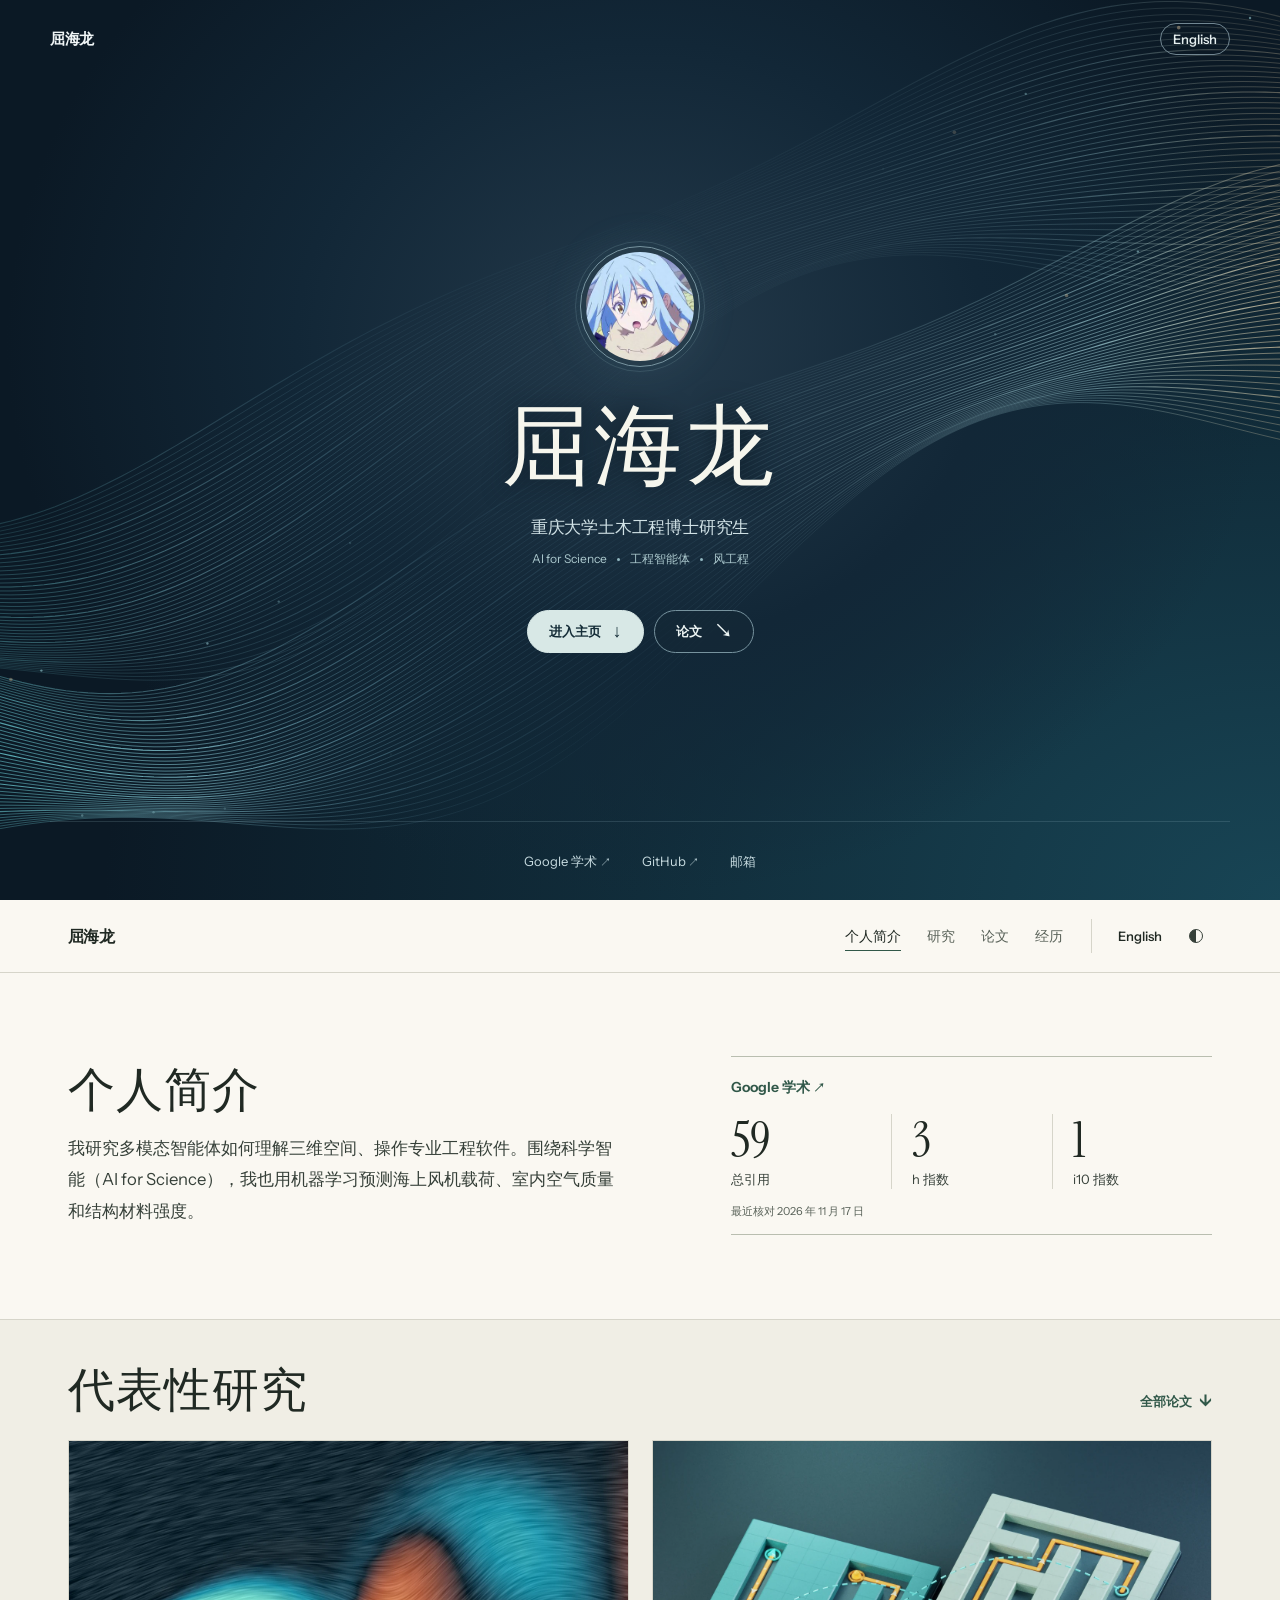
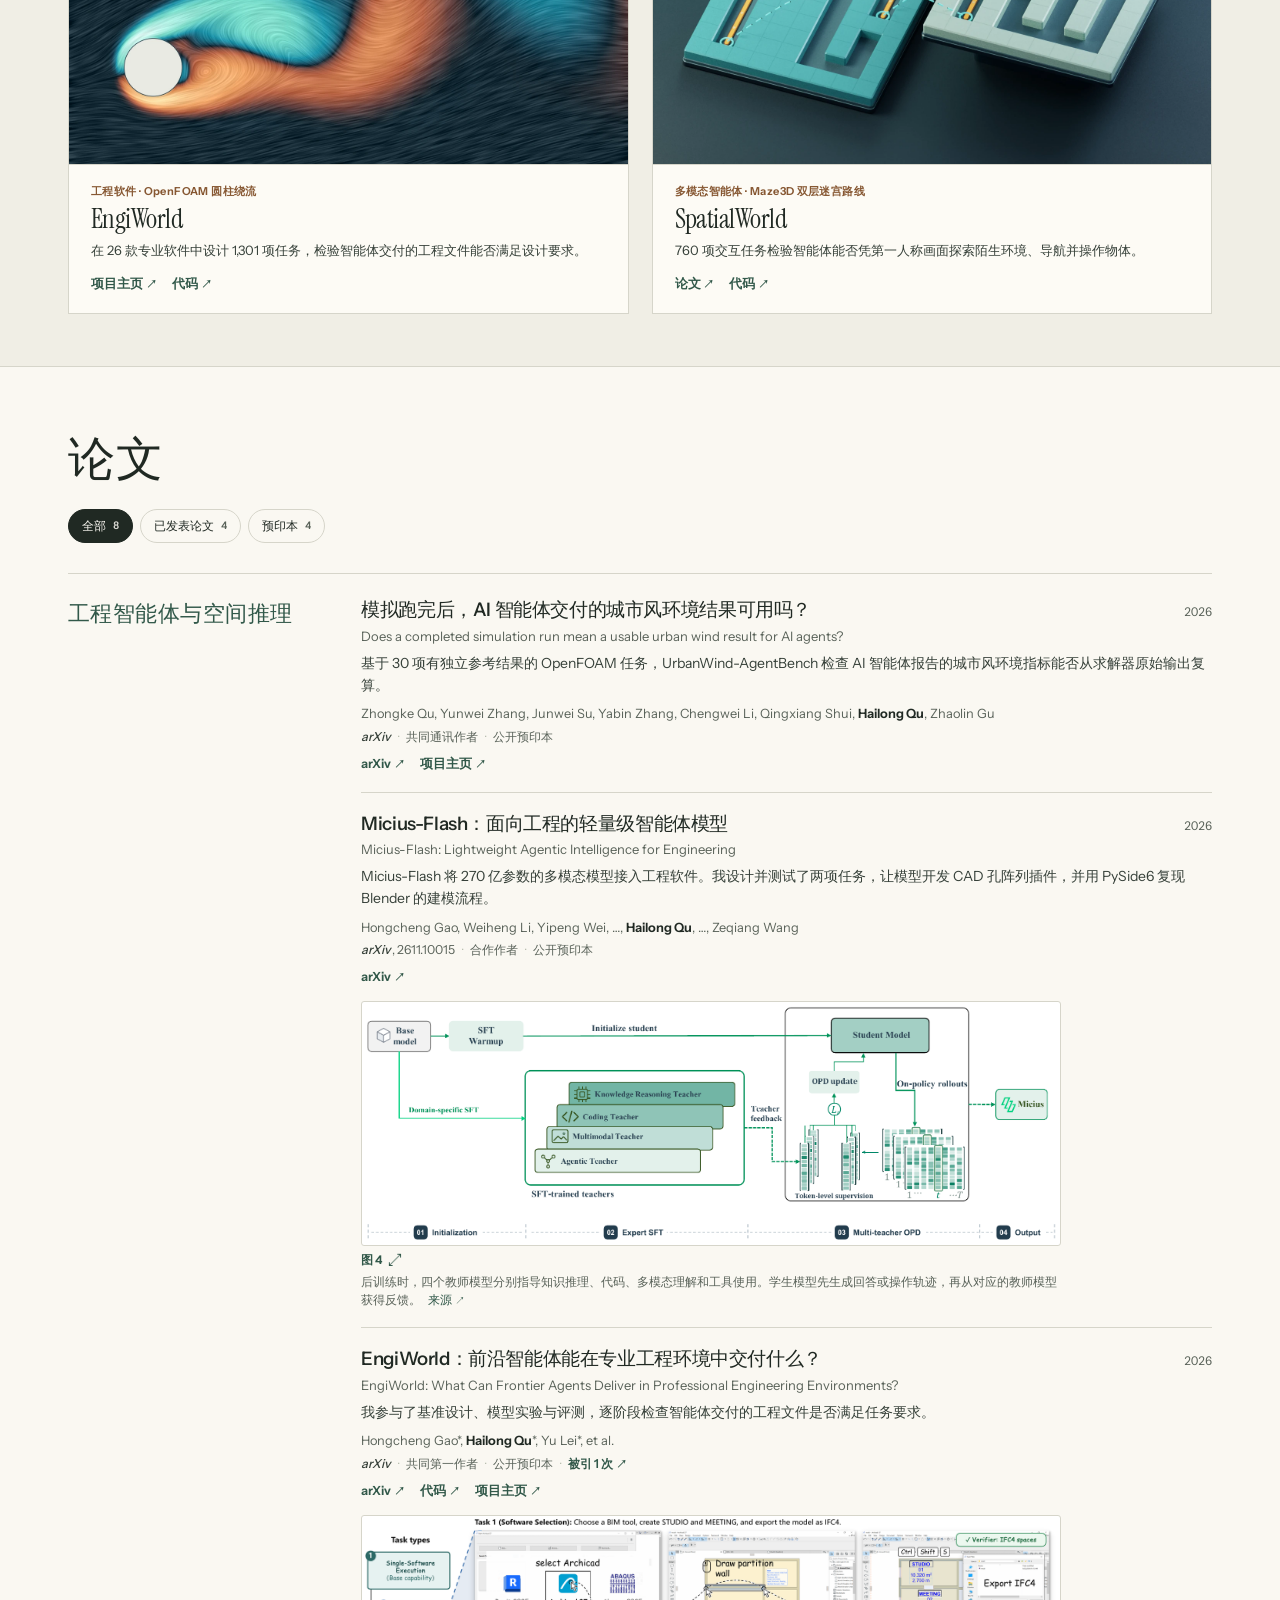
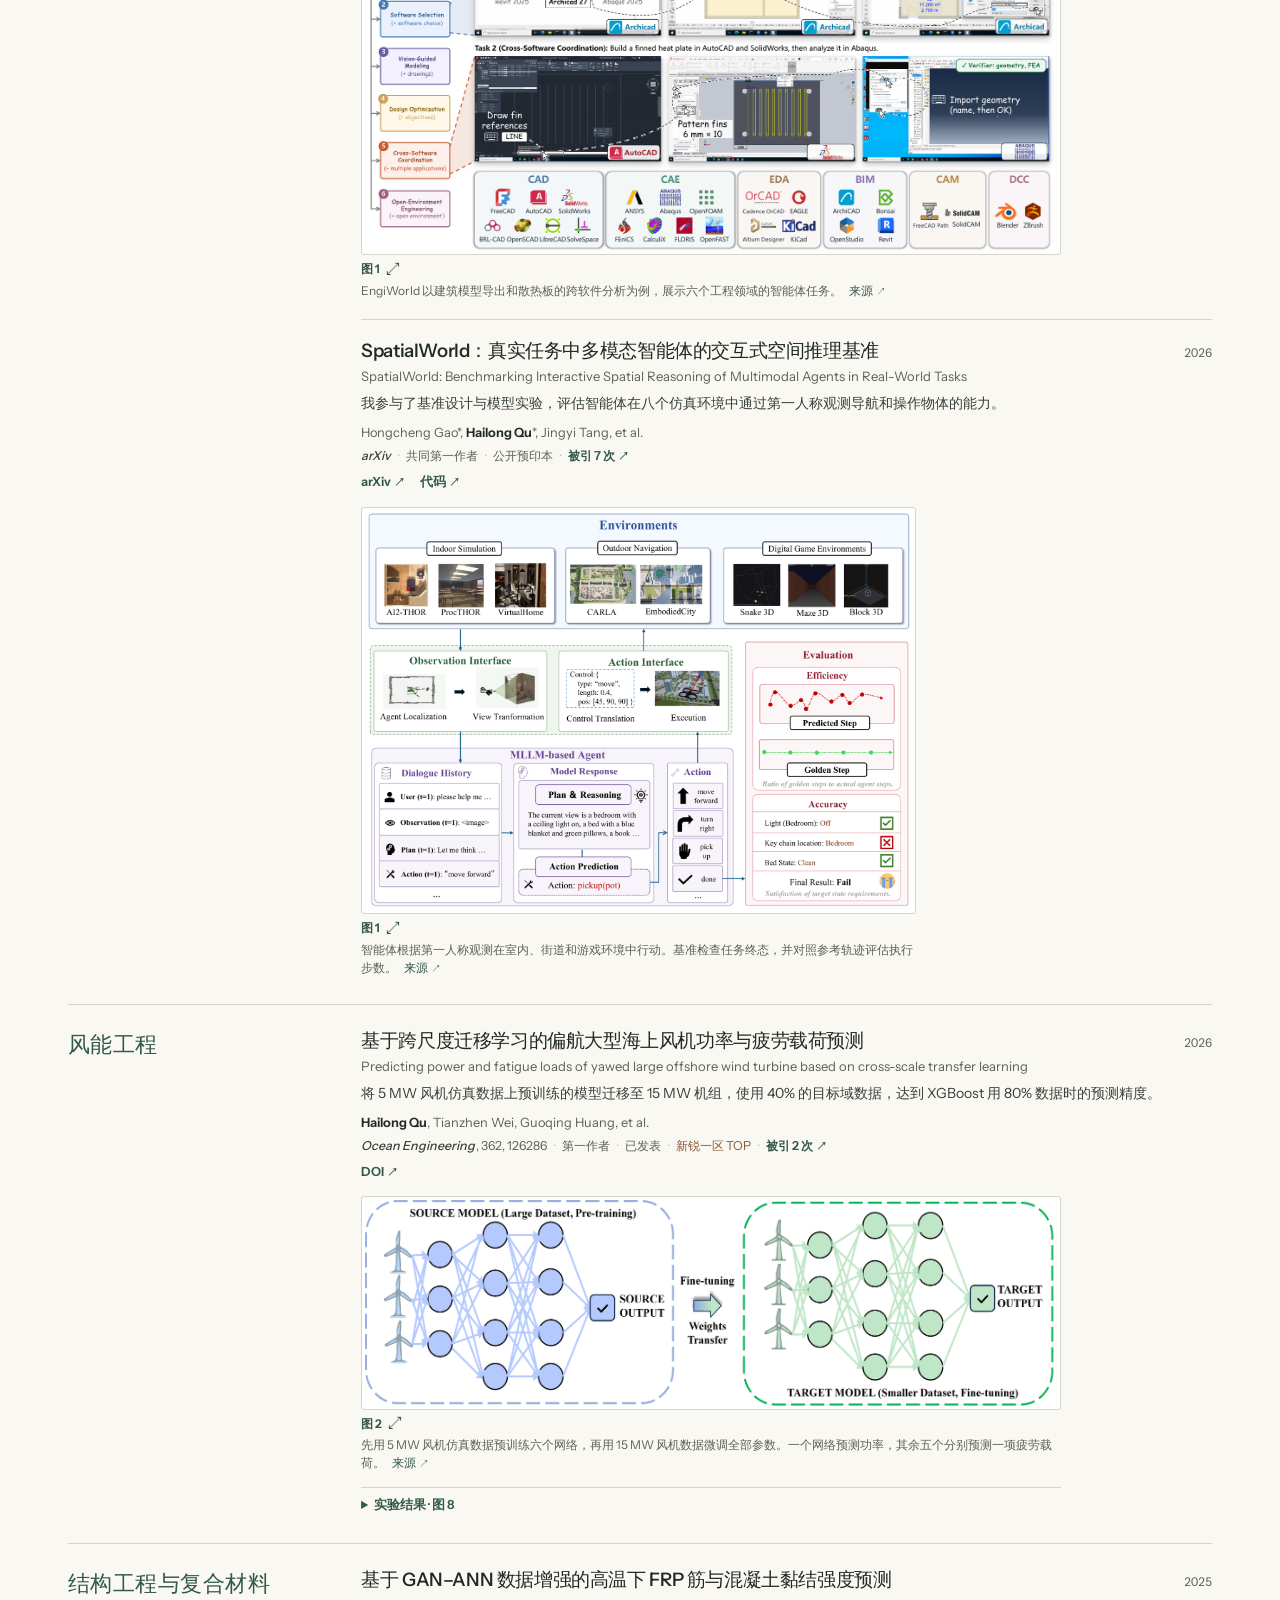
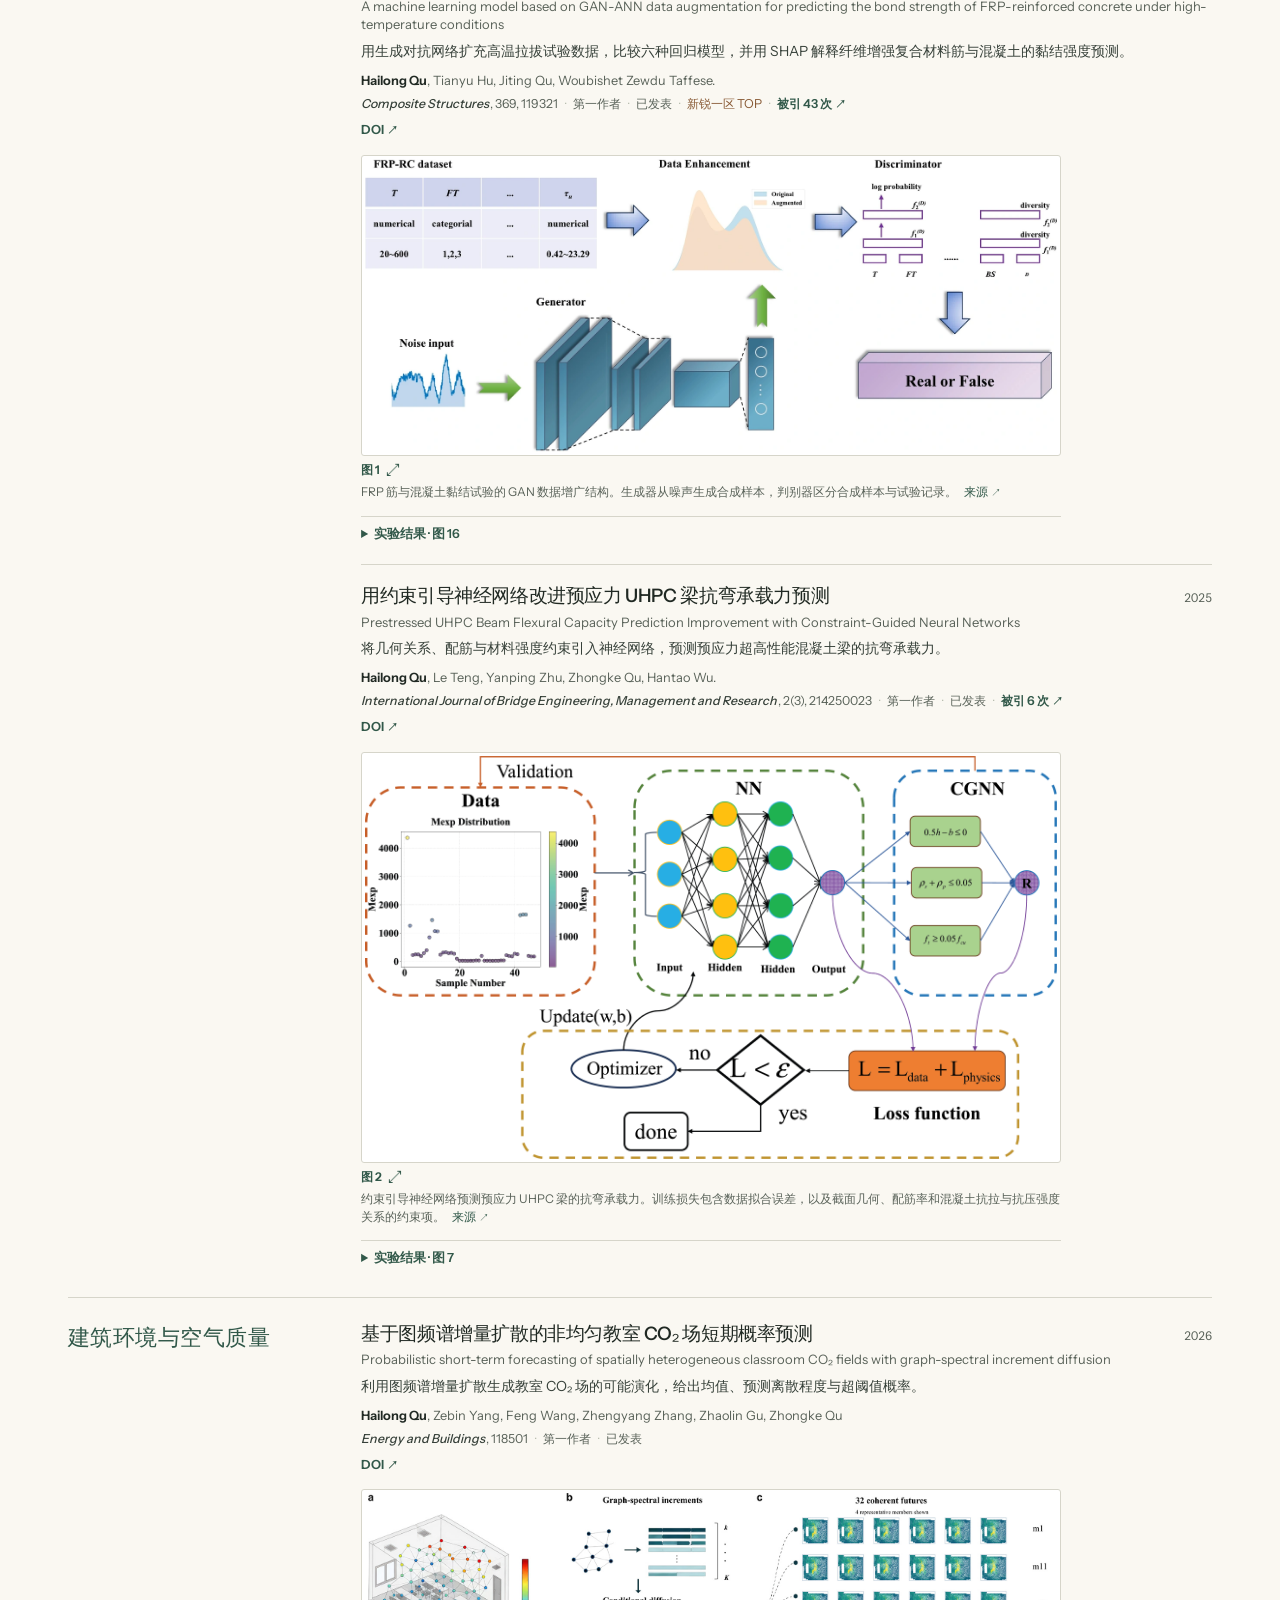
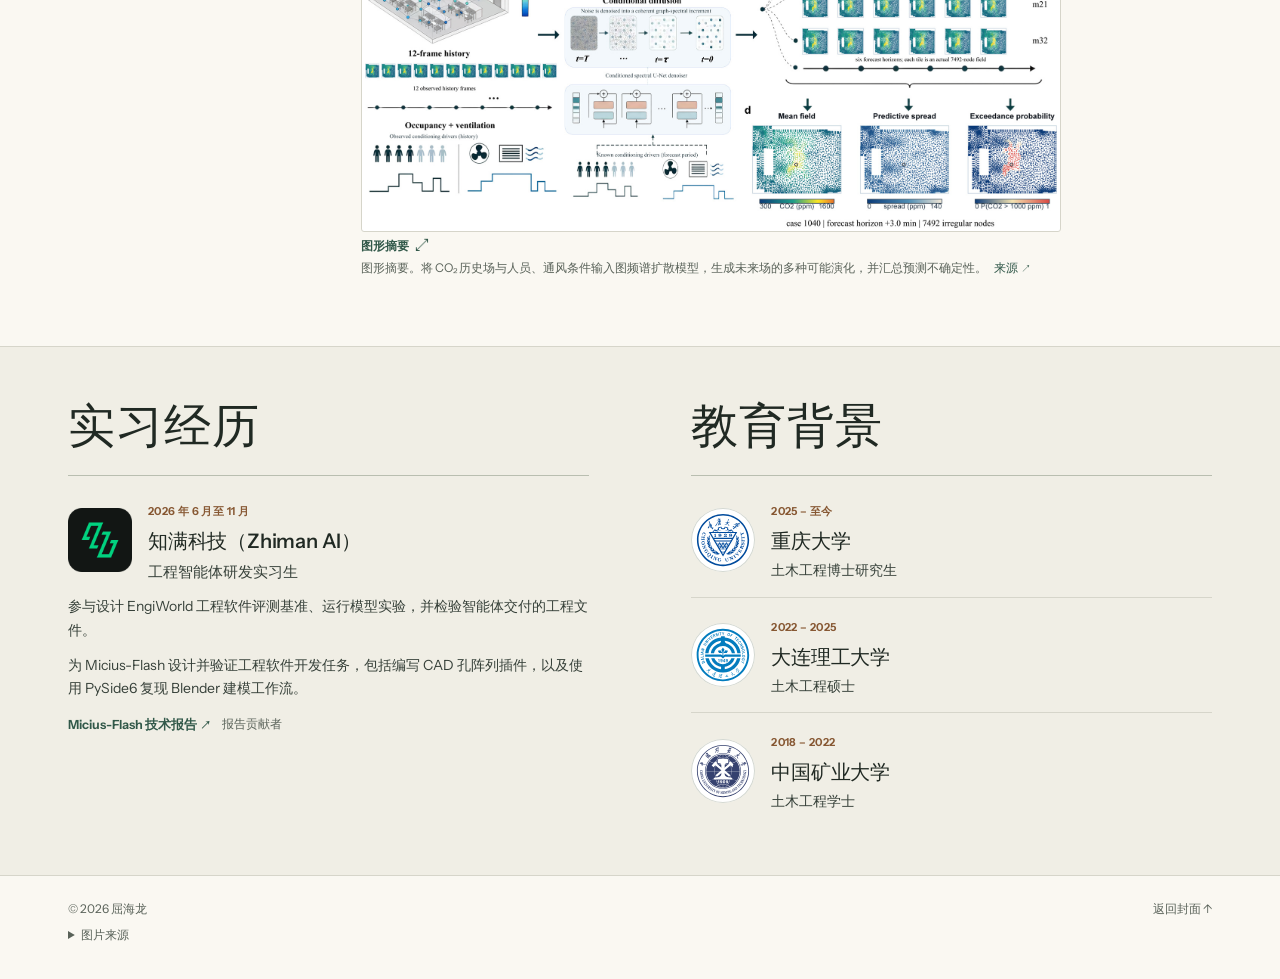
==== zh/index.html @ e4532ca1 "Credit co-correspondence on the UrbanWind preprint" ====
<!doctype html>
<html lang="zh-CN">
<head>
  <meta charset="utf-8"><meta name="viewport" content="width=device-width, initial-scale=1">
  <title>屈海龙 · 重庆大学</title><meta name="description" content="屈海龙，重庆大学土木工程博士研究生。研究方向为科学智能、工程智能体和风能工程。"><meta name="author" content="Hailong Qu">
  <link rel="canonical" href="https://ttanddd.github.io/zh/"><link rel="alternate" hreflang="en" href="https://ttanddd.github.io/"><link rel="alternate" hreflang="zh-CN" href="https://ttanddd.github.io/zh/"><link rel="alternate" hreflang="x-default" href="https://ttanddd.github.io/">
  <meta property="og:type" content="website"><meta property="og:title" content="屈海龙 · 重庆大学"><meta property="og:description" content="屈海龙，重庆大学土木工程博士研究生。研究方向为科学智能、工程智能体和风能工程。">
  <meta property="og:url" content="https://ttanddd.github.io/zh/"><meta property="og:image" content="https://ttanddd.github.io/assets/media/scholar-avatar.jpg"><meta property="og:locale" content="zh_CN">
  <meta name="theme-color" content="#101c29"><link rel="icon" type="image/jpeg" href="/assets/media/scholar-avatar.jpg">
  <link rel="preload" href="/assets/fonts/serif-regular.woff2" as="font" type="font/woff2" crossorigin>
  <link rel="preload" href="/assets/fonts/sans-regular.woff2" as="font" type="font/woff2" crossorigin>
  <link rel="stylesheet" href="/assets/vendor/lenis-1.3.27/lenis.css">
  <link rel="stylesheet" href="/assets/site.css?v=fab3f79877bb"><script defer src="/assets/vendor/lenis-1.3.27/lenis.min.js"></script><script defer src="/assets/motion.js?v=e660ae6ce71c"></script><script defer src="/assets/site.js?v=25aca08988be"></script><script defer src="/assets/cover.js?v=f7f22d058b3a"></script><script defer src="/assets/language.js?v=c162e030c713"></script>
</head>
<body>
<a class="skip" href="#about">跳到个人简介</a>
<p id="language-notice" role="status" hidden></p>
<header class="cover" id="home" aria-labelledby="name">
  <canvas class="flow" aria-hidden="true"></canvas>
  <div class="cover-rail"><a href="#home" class="cover-brand">屈海龙</a><a class="language" data-language href="/" lang="en" hreflang="en" aria-label="Switch to English">English</a></div>
  <div class="cover-core">
    <div class="portrait"><img src="/assets/media/scholar-avatar.jpg" alt="屈海龙的 Google 学术主页头像" width="256" height="256" fetchpriority="high"></div>
    <h1 id="name">屈海龙</h1><p class="cover-role">重庆大学土木工程博士研究生</p>
    <p class="cover-focus">AI for Science<i></i>工程智能体<i></i>风工程</p>
    <div class="cover-actions"><a class="enter" href="#about">进入主页<span aria-hidden="true">↓</span></a><a href="#publications">论文<span aria-hidden="true">↘</span></a></div>
  </div>
  <div class="cover-foot"><div class="cover-socials"><a class="" href="https://scholar.google.com/citations?user=_gNt3W8AAAAJ" target="_blank" rel="noopener noreferrer">Google 学术<span class="out" aria-hidden="true">↗</span></a><a class="" href="https://github.com/TTANDDD" target="_blank" rel="noopener noreferrer">GitHub<span class="out" aria-hidden="true">↗</span></a><a href="mailto:tiyudi789520@gmail.com">邮箱</a></div></div>
</header>
<div class="topbar"><div class="shell top-inner">
  <a class="brand" href="#home" aria-label="首页"><span class="brand-name">屈海龙</span></a>
  <nav id="nav" class="nav" aria-label="首页"><a href="#about" data-nav="about">个人简介</a><a href="#research" data-nav="research">研究</a><a href="#publications" data-nav="publications">论文</a><a href="#background" data-nav="background">经历</a></nav>
  <div class="tools"><a class="language" data-language href="/" lang="en" hreflang="en" aria-label="Switch to English">English</a><button class="theme" type="button" data-theme-button aria-label="切换明暗主题" title="切换明暗主题"><span aria-hidden="true"></span></button>
  <button class="menu" type="button" aria-expanded="false" aria-controls="nav"><span>菜单</span><i aria-hidden="true"></i></button></div>
</div></div>
<main id="main">
<section id="about" class="overview shell" aria-labelledby="about-title"><div><h2 id="about-title">个人简介</h2><p class="bio">我研究多模态智能体如何理解三维空间、操作专业工程软件。围绕科学智能（AI for Science），我也用机器学习预测海上风机载荷、室内空气质量和结构材料强度。</p></div><aside class="scholar-metrics" aria-label="Google 学术"><a class="metrics-link" href="https://scholar.google.com/citations?user=_gNt3W8AAAAJ" target="_blank" rel="noopener noreferrer">Google 学术<span class="out" aria-hidden="true">↗</span></a><dl><div><dt>总引用</dt><dd>59</dd></div><div><dt>h 指数</dt><dd>3</dd></div><div><dt>i10 指数</dt><dd>1</dd></div></dl><p>最近核对 <time datetime="2026-11-17T01:59:57Z">2026 年 11 月 17 日</time></p></aside></section>
<section id="research" class="band research" aria-labelledby="research-title"><div class="shell">
  <div class="section-head"><h2 id="research-title">代表性研究</h2><a class="jump" href="#publications">全部论文<span aria-hidden="true">↓</span></a></div>
  <div class="projects"><article class="project-card" id="project-engiworld">
      <a class="project-art" href="https://engiworld.github.io/" target="_blank" rel="noopener noreferrer" aria-label="EngiWorld · 项目主页">
        <img src="/assets/media/engiworld-cylinder-wake.webp" alt="EngiWorld 的 OpenFOAM 参考流场中，圆柱下游交替出现青色和橙色涡旋。" width="1450" height="840" loading="lazy" decoding="async">
      </a>
      <div class="project-body"><p class="project-field">工程软件 · OpenFOAM 圆柱绕流</p>
        <h3>EngiWorld</h3><p class="project-note">在 26 款专业软件中设计 1,301 项任务，检验智能体交付的工程文件能否满足设计要求。</p><div class="resource-links"><a class="text-link" href="https://engiworld.github.io/" target="_blank" rel="noopener noreferrer">项目主页<span class="out" aria-hidden="true">↗</span></a><a class="text-link" href="https://github.com/Hongcheng-Gao/EngiWorld" target="_blank" rel="noopener noreferrer">代码<span class="out" aria-hidden="true">↗</span></a></div>
      </div></article><article class="project-card" id="project-spatialworld">
      <a class="project-art" href="https://arxiv.org/abs/2606.09669" target="_blank" rel="noopener noreferrer" aria-label="SpatialWorld · 论文">
        <img src="/assets/media/spatialworld-maze23-reference.webp" alt="SpatialWorld 双层迷宫第 23 关的分解视图。橙色参考路线经上层绕行后回到底层终点，虚线连接对应楼梯。" width="1450" height="840" loading="lazy" decoding="async">
      </a>
      <div class="project-body"><p class="project-field">多模态智能体 · Maze3D 双层迷宫路线</p>
        <h3>SpatialWorld</h3><p class="project-note">760 项交互任务检验智能体能否凭第一人称画面探索陌生环境、导航并操作物体。</p><div class="resource-links"><a class="text-link" href="https://arxiv.org/abs/2606.09669" target="_blank" rel="noopener noreferrer">论文<span class="out" aria-hidden="true">↗</span></a><a class="text-link" href="https://github.com/Hongcheng-Gao/SpatialWorld" target="_blank" rel="noopener noreferrer">代码<span class="out" aria-hidden="true">↗</span></a></div>
      </div></article></div>
</div></section>
<section id="publications" class="section shell" aria-labelledby="publications-title">
  <div class="section-head"><h2 id="publications-title">论文</h2></div>
  <div class="filters" data-filters hidden role="group" aria-label="筛选论文"><button type="button" data-filter="all" aria-pressed="true">全部<span class="tab-count">8</span></button><button type="button" data-filter="published" aria-pressed="false">已发表论文<span class="tab-count">4</span></button><button type="button" data-filter="preprint" aria-pressed="false">预印本<span class="tab-count">4</span></button></div>
  <p class="sr-only" data-result-count aria-live="polite" data-template="当前显示 {n} 篇论文"></p>
  <section class="paper-group" data-field="agents" aria-labelledby="field-agents"><h3 id="field-agents">工程智能体与空间推理</h3><div class="paper-list"><article class="paper" id="paper-pub-dede52f03599" data-status="preprint">
      <div class="paper-title"><h4>模拟跑完后，AI 智能体交付的城市风环境结果可用吗？</h4><time class="paper-year">2026</time></div><p class="original-title" lang="en">Does a completed simulation run mean a usable urban wind result for AI agents?</p>
      <p class="paper-note">基于 30 项有独立参考结果的 OpenFOAM 任务，UrbanWind-AgentBench 检查 AI 智能体报告的城市风环境指标能否从求解器原始输出复算。</p><p class="authors" lang="en">Zhongke Qu, Yunwei Zhang, Junwei Su, Yabin Zhang, Chengwei Li, Qingxiang Shui, <strong>Hailong Qu</strong>, Zhaolin Gu</p>
      <p class="paper-meta"><cite lang="en">arXiv</cite><span class="sep" aria-hidden="true">·</span>共同通讯作者<span class="sep" aria-hidden="true">·</span>公开预印本</p><div class="resource-links"><a class="text-link" href="https://arxiv.org/abs/2611.19385" target="_blank" rel="noopener noreferrer">arXiv<span class="out" aria-hidden="true">↗</span></a><a class="text-link" href="https://ttanddd.github.io/urbanwind-agentbench/" target="_blank" rel="noopener noreferrer">项目主页<span class="out" aria-hidden="true">↗</span></a></div>
      
    </article><article class="paper" id="paper-micius-flash" data-status="preprint">
      <div class="paper-title"><h4>Micius-Flash：面向工程的轻量级智能体模型</h4><time class="paper-year">2026</time></div><p class="original-title" lang="en">Micius-Flash: Lightweight Agentic Intelligence for Engineering</p>
      <p class="paper-note">Micius-Flash 将 270 亿参数的多模态模型接入工程软件。我设计并测试了两项任务，让模型开发 CAD 孔阵列插件，并用 PySide6 复现 Blender 的建模流程。</p><p class="authors" lang="en">Hongcheng Gao, Weiheng Li, Yipeng Wei, …, <strong>Hailong Qu</strong>, …, Zeqiang Wang</p>
      <p class="paper-meta"><cite lang="en">arXiv</cite><span class="vol">, 2611.10015</span><span class="sep" aria-hidden="true">·</span>合作作者<span class="sep" aria-hidden="true">·</span>公开预印本</p><div class="resource-links"><a class="text-link" href="https://arxiv.org/abs/2611.10015" target="_blank" rel="noopener noreferrer">arXiv<span class="out" aria-hidden="true">↗</span></a></div>
      <div class="figure-grid"><figure id="figure-micius-flash-fig4" class="paper-figure figure-primary" style="--figure-ratio:2.92079208">
        <a class="figure-open" href="/assets/media/papers/micius-flash-fig4.png" data-figure data-credit="Micius Team (2026) · arXiv:2611.10015v1, Figure 4" data-license="" aria-label="放大 · 图 4 · 后训练时，四个教师模型分别指导知识推理、代码、多模态理解和工具使用。学生模型先生成回答或操作轨迹，再从对应的教师模型获得反馈。">
          <span class="figure-mat"><span class="figure-frame" style="--image-width:101.694915%;--image-left:-0.282486%;--image-top:-37.128713%;">
            <img src="/assets/media/papers/micius-flash-fig4.png" alt="后训练时，四个教师模型分别指导知识推理、代码、多模态理解和工具使用。学生模型先生成回答或操作轨迹，再从对应的教师模型获得反馈。" width="1800" height="1013" loading="lazy" decoding="async">
          </span></span>
          <span class="figure-label"><span class="figure-number">图 4</span><span aria-hidden="true">⤢</span></span>
        </a>
        <figcaption><span class="figure-caption">后训练时，四个教师模型分别指导知识推理、代码、多模态理解和工具使用。学生模型先生成回答或操作轨迹，再从对应的教师模型获得反馈。</span>
          <a class="figure-source" href="https://arxiv.org/html/2611.10015v1#S3.F4" target="_blank" rel="noopener noreferrer">来源<span class="out" aria-hidden="true">↗</span></a></figcaption>
      </figure></div>
    </article><article class="paper" id="paper-engiworld" data-status="preprint">
      <div class="paper-title"><h4>EngiWorld：前沿智能体能在专业工程环境中交付什么？</h4><time class="paper-year">2026</time></div><p class="original-title" lang="en">EngiWorld: What Can Frontier Agents Deliver in Professional Engineering Environments?</p>
      <p class="paper-note">我参与了基准设计、模型实验与评测，逐阶段检查智能体交付的工程文件是否满足任务要求。</p><p class="authors" lang="en">Hongcheng Gao*, <strong>Hailong Qu</strong>*, Yu Lei*, et al.</p>
      <p class="paper-meta"><cite lang="en">arXiv</cite><span class="sep" aria-hidden="true">·</span>共同第一作者<span class="sep" aria-hidden="true">·</span>公开预印本<span class="sep" aria-hidden="true">·</span><a class="cited" href="https://scholar.google.com/scholar?cites=8422890464850785582" target="_blank" rel="noopener noreferrer">被引 1 次<span class="out" aria-hidden="true">↗</span></a></p><div class="resource-links"><a class="text-link" href="https://arxiv.org/abs/2609.37686" target="_blank" rel="noopener noreferrer">arXiv<span class="out" aria-hidden="true">↗</span></a><a class="text-link" href="https://github.com/Hongcheng-Gao/EngiWorld" target="_blank" rel="noopener noreferrer">代码<span class="out" aria-hidden="true">↗</span></a><a class="text-link" href="https://engiworld.github.io/" target="_blank" rel="noopener noreferrer">项目主页<span class="out" aria-hidden="true">↗</span></a></div>
      <div class="figure-grid"><figure id="figure-engiworld-fig1" class="paper-figure" style="--figure-ratio:2.08062419">
        <a class="figure-open" href="/assets/media/papers/engiworld-fig1.webp" data-figure data-credit="© 2026 EngiWorld Authors · MIT" data-license="https://github.com/Hongcheng-Gao/EngiWorld/blob/main/LICENSE" aria-label="放大 · 图 1 · EngiWorld 以建筑模型导出和散热板的跨软件分析为例，展示六个工程领域的智能体任务。">
          <span class="figure-mat"><span class="figure-frame">
            <img src="/assets/media/papers/engiworld-fig1.webp" alt="EngiWorld 以建筑模型导出和散热板的跨软件分析为例，展示六个工程领域的智能体任务。" width="1600" height="769" loading="lazy" decoding="async">
          </span></span>
          <span class="figure-label"><span class="figure-number">图 1</span><span aria-hidden="true">⤢</span></span>
        </a>
        <figcaption><span class="figure-caption">EngiWorld 以建筑模型导出和散热板的跨软件分析为例，展示六个工程领域的智能体任务。</span>
          <a class="figure-source" href="https://arxiv.org/html/2609.37686v2#S1.F1" target="_blank" rel="noopener noreferrer">来源<span class="out" aria-hidden="true">↗</span></a></figcaption>
      </figure></div>
    </article><article class="paper" id="paper-spatialworld" data-status="preprint">
      <div class="paper-title"><h4>SpatialWorld：真实任务中多模态智能体的交互式空间推理基准</h4><time class="paper-year">2026</time></div><p class="original-title" lang="en">SpatialWorld: Benchmarking Interactive Spatial Reasoning of Multimodal Agents in Real-World Tasks</p>
      <p class="paper-note">我参与了基准设计与模型实验，评估智能体在八个仿真环境中通过第一人称观测导航和操作物体的能力。</p><p class="authors" lang="en">Hongcheng Gao*, <strong>Hailong Qu</strong>*, Jingyi Tang, et al.</p>
      <p class="paper-meta"><cite lang="en">arXiv</cite><span class="sep" aria-hidden="true">·</span>共同第一作者<span class="sep" aria-hidden="true">·</span>公开预印本<span class="sep" aria-hidden="true">·</span><a class="cited" href="https://scholar.google.com/scholar?cites=4801937270758037470" target="_blank" rel="noopener noreferrer">被引 7 次<span class="out" aria-hidden="true">↗</span></a></p><div class="resource-links"><a class="text-link" href="https://arxiv.org/abs/2606.09669" target="_blank" rel="noopener noreferrer">arXiv<span class="out" aria-hidden="true">↗</span></a><a class="text-link" href="https://github.com/Hongcheng-Gao/SpatialWorld" target="_blank" rel="noopener noreferrer">代码<span class="out" aria-hidden="true">↗</span></a></div>
      <div class="figure-grid"><figure id="figure-spatialworld-fig1" class="paper-figure" style="--figure-ratio:1.36842105">
        <a class="figure-open" href="/assets/media/papers/spatialworld-fig1.webp" data-figure data-credit="Gao, Qu et al. (2026) · CC BY 4.0" data-license="https://creativecommons.org/licenses/by/4.0/" aria-label="放大 · 图 1 · 智能体根据第一人称观测在室内、街道和游戏环境中行动。基准检查任务终态，并对照参考轨迹评估执行步数。">
          <span class="figure-mat"><span class="figure-frame" style="--image-width:104.302477%;--image-left:-2.216428%;--image-top:-3.568243%;">
            <img src="/assets/media/papers/spatialworld-fig1.webp" alt="智能体根据第一人称观测在室内、街道和游戏环境中行动。基准检查任务终态，并对照参考轨迹评估执行步数。" width="1600" height="1241" loading="lazy" decoding="async">
          </span></span>
          <span class="figure-label"><span class="figure-number">图 1</span><span aria-hidden="true">⤢</span></span>
        </a>
        <figcaption><span class="figure-caption">智能体根据第一人称观测在室内、街道和游戏环境中行动。基准检查任务终态，并对照参考轨迹评估执行步数。</span>
          <a class="figure-source" href="https://arxiv.org/html/2606.09669v2#S2.F1" target="_blank" rel="noopener noreferrer">来源<span class="out" aria-hidden="true">↗</span></a></figcaption>
      </figure></div>
    </article></div></section>
<section class="paper-group" data-field="wind" aria-labelledby="field-wind"><h3 id="field-wind">风能工程</h3><div class="paper-list"><article class="paper" id="paper-offshore" data-status="published">
      <div class="paper-title"><h4>基于跨尺度迁移学习的偏航大型海上风机功率与疲劳载荷预测</h4><time class="paper-year">2026</time></div><p class="original-title" lang="en">Predicting power and fatigue loads of yawed large offshore wind turbine based on cross-scale transfer learning</p>
      <p class="paper-note">将 5 MW 风机仿真数据上预训练的模型迁移至 15 MW 机组，使用 40% 的目标域数据，达到 XGBoost 用 80% 数据时的预测精度。</p><p class="authors" lang="en"><strong>Hailong Qu</strong>, Tianzhen Wei, Guoqing Huang, et al.</p>
      <p class="paper-meta"><cite lang="en">Ocean Engineering</cite><span class="vol">, 362, 126286</span><span class="sep" aria-hidden="true">·</span>第一作者<span class="sep" aria-hidden="true">·</span>已发表<span class="sep" aria-hidden="true">·</span><span class="rank" title="2026 年新锐分区，取大类和小类中的最高分区">新锐一区 TOP</span><span class="sep" aria-hidden="true">·</span><a class="cited" href="https://scholar.google.com/scholar?cites=12525449123160872142" target="_blank" rel="noopener noreferrer">被引 2 次<span class="out" aria-hidden="true">↗</span></a></p><div class="resource-links"><a class="text-link" href="https://doi.org/10.1016/j.oceaneng.2026.126286" target="_blank" rel="noopener noreferrer">DOI<span class="out" aria-hidden="true">↗</span></a></div>
      <div class="figure-grid"><figure id="figure-offshore-fig2" class="paper-figure figure-primary" style="--figure-ratio:3.36980306">
        <a class="figure-open" href="/assets/media/papers/offshore-fig2.webp" data-figure data-credit="Qu et al. · Ocean Engineering (2026)" data-license="" aria-label="放大 · 图 2 · 先用 5 MW 风机仿真数据预训练六个网络，再用 15 MW 风机数据微调全部参数。一个网络预测功率，其余五个分别预测一项疲劳载荷。">
          <span class="figure-mat"><span class="figure-frame" style="--image-width:101.298701%;--image-left:0.000000%;--image-top:0.000000%;">
            <img src="/assets/media/papers/offshore-fig2.webp" alt="先用 5 MW 风机仿真数据预训练六个网络，再用 15 MW 风机数据微调全部参数。一个网络预测功率，其余五个分别预测一项疲劳载荷。" width="1560" height="457" loading="lazy" decoding="async">
          </span></span>
          <span class="figure-label"><span class="figure-number">图 2</span><span aria-hidden="true">⤢</span></span>
        </a>
        <figcaption><span class="figure-caption">先用 5 MW 风机仿真数据预训练六个网络，再用 15 MW 风机数据微调全部参数。一个网络预测功率，其余五个分别预测一项疲劳载荷。</span>
          <a class="figure-source" href="https://doi.org/10.1016/j.oceaneng.2026.126286" target="_blank" rel="noopener noreferrer">来源<span class="out" aria-hidden="true">↗</span></a></figcaption>
      </figure><details class="extra-figure" id="detail-offshore-fig8"><summary>实验结果 · 图 8</summary><figure id="figure-offshore-fig8" class="paper-figure" style="--figure-ratio:1.52475248">
        <a class="figure-open" href="/assets/media/papers/offshore-fig8.webp" data-figure data-credit="Qu et al. · Ocean Engineering (2026)" data-license="" aria-label="放大 · 图 8 · 15 MW 目标风机的功率与疲劳载荷预测值和仿真值对照。蓝点为训练工况，红点为测试工况。">
          <span class="figure-mat"><span class="figure-frame" style="--image-width:101.298701%;--image-left:-0.649351%;--image-top:-0.396040%;">
            <img src="/assets/media/papers/offshore-fig8.webp" alt="15 MW 目标风机的功率与疲劳载荷预测值和仿真值对照。蓝点为训练工况，红点为测试工况。" width="1560" height="1024" loading="lazy" decoding="async">
          </span></span>
          <span class="figure-label"><span class="figure-number">图 8</span><span aria-hidden="true">⤢</span></span>
        </a>
        <figcaption><span class="figure-caption">15 MW 目标风机的功率与疲劳载荷预测值和仿真值对照。蓝点为训练工况，红点为测试工况。</span>
          <a class="figure-source" href="https://doi.org/10.1016/j.oceaneng.2026.126286" target="_blank" rel="noopener noreferrer">来源<span class="out" aria-hidden="true">↗</span></a></figcaption>
      </figure></details></div>
    </article></div></section>
<section class="paper-group" data-field="structures" aria-labelledby="field-structures"><h3 id="field-structures">结构工程与复合材料</h3><div class="paper-list"><article class="paper" id="paper-bond" data-status="published">
      <div class="paper-title"><h4>基于 GAN–ANN 数据增强的高温下 FRP 筋与混凝土黏结强度预测</h4><time class="paper-year">2025</time></div><p class="original-title" lang="en">A machine learning model based on GAN-ANN data augmentation for predicting the bond strength of FRP-reinforced concrete under high-temperature conditions</p>
      <p class="paper-note">用生成对抗网络扩充高温拉拔试验数据，比较六种回归模型，并用 SHAP 解释纤维增强复合材料筋与混凝土的黏结强度预测。</p><p class="authors" lang="en"><strong>Hailong Qu</strong>, Tianyu Hu, Jiting Qu, Woubishet Zewdu Taffese.</p>
      <p class="paper-meta"><cite lang="en">Composite Structures</cite><span class="vol">, 369, 119321</span><span class="sep" aria-hidden="true">·</span>第一作者<span class="sep" aria-hidden="true">·</span>已发表<span class="sep" aria-hidden="true">·</span><span class="rank" title="2026 年新锐分区，取大类和小类中的最高分区">新锐一区 TOP</span><span class="sep" aria-hidden="true">·</span><a class="cited" href="https://scholar.google.com/scholar?cites=12650329744078022624" target="_blank" rel="noopener noreferrer">被引 43 次<span class="out" aria-hidden="true">↗</span></a></p><div class="resource-links"><a class="text-link" href="https://doi.org/10.1016/j.compstruct.2025.119321" target="_blank" rel="noopener noreferrer">DOI<span class="out" aria-hidden="true">↗</span></a></div>
      <div class="figure-grid"><figure id="figure-bond-fig1" class="paper-figure figure-primary" style="--figure-ratio:2.35640648">
        <a class="figure-open" href="/assets/media/papers/bond-fig1.webp" data-figure data-credit="Qu et al. · Composite Structures (2025)" data-license="" aria-label="放大 · 图 1 · FRP 筋与混凝土黏结试验的 GAN 数据增广结构。生成器从噪声生成合成样本，判别器区分合成样本与试验记录。">
          <span class="figure-mat"><span class="figure-frame">
            <img src="/assets/media/papers/bond-fig1.webp" alt="FRP 筋与混凝土黏结试验的 GAN 数据增广结构。生成器从噪声生成合成样本，判别器区分合成样本与试验记录。" width="1600" height="679" loading="lazy" decoding="async">
          </span></span>
          <span class="figure-label"><span class="figure-number">图 1</span><span aria-hidden="true">⤢</span></span>
        </a>
        <figcaption><span class="figure-caption">FRP 筋与混凝土黏结试验的 GAN 数据增广结构。生成器从噪声生成合成样本，判别器区分合成样本与试验记录。</span>
          <a class="figure-source" href="https://doi.org/10.1016/j.compstruct.2025.119321" target="_blank" rel="noopener noreferrer">来源<span class="out" aria-hidden="true">↗</span></a></figcaption>
      </figure><details class="extra-figure" id="detail-bond-fig16"><summary>实验结果 · 图 16</summary><figure id="figure-bond-fig16" class="paper-figure" style="--figure-ratio:0.98607595">
        <a class="figure-open" href="/assets/media/papers/bond-fig16.webp" data-figure data-credit="Qu et al. · Composite Structures (2025)" data-license="" aria-label="放大 · 图 16 · 用 GAN–ANN、核密度估计或 TGAN 增加 30% 合成样本，比较六种黏结强度模型在真实测试集上的 RMSE 与 R²。">
          <span class="figure-mat"><span class="figure-frame">
            <img src="/assets/media/papers/bond-fig16.webp" alt="用 GAN–ANN、核密度估计或 TGAN 增加 30% 合成样本，比较六种黏结强度模型在真实测试集上的 RMSE 与 R²。" width="1558" height="1580" loading="lazy" decoding="async">
          </span></span>
          <span class="figure-label"><span class="figure-number">图 16</span><span aria-hidden="true">⤢</span></span>
        </a>
        <figcaption><span class="figure-caption">用 GAN–ANN、核密度估计或 TGAN 增加 30% 合成样本，比较六种黏结强度模型在真实测试集上的 RMSE 与 R²。</span>
          <a class="figure-source" href="https://doi.org/10.1016/j.compstruct.2025.119321" target="_blank" rel="noopener noreferrer">来源<span class="out" aria-hidden="true">↗</span></a></figcaption>
      </figure></details></div>
    </article><article class="paper" id="paper-uhpc" data-status="published">
      <div class="paper-title"><h4>用约束引导神经网络改进预应力 UHPC 梁抗弯承载力预测</h4><time class="paper-year">2025</time></div><p class="original-title" lang="en">Prestressed UHPC Beam Flexural Capacity Prediction Improvement with Constraint-Guided Neural Networks</p>
      <p class="paper-note">将几何关系、配筋与材料强度约束引入神经网络，预测预应力超高性能混凝土梁的抗弯承载力。</p><p class="authors" lang="en"><strong>Hailong Qu</strong>, Le Teng, Yanping Zhu, Zhongke Qu, Hantao Wu.</p>
      <p class="paper-meta"><cite lang="en">International Journal of Bridge Engineering, Management and Research</cite><span class="vol">, 2(3), 214250023</span><span class="sep" aria-hidden="true">·</span>第一作者<span class="sep" aria-hidden="true">·</span>已发表<span class="sep" aria-hidden="true">·</span><a class="cited" href="https://scholar.google.com/scholar?cites=16965351680424235215" target="_blank" rel="noopener noreferrer">被引 6 次<span class="out" aria-hidden="true">↗</span></a></p><div class="resource-links"><a class="text-link" href="https://doi.org/10.70465/ber.v2i3.31" target="_blank" rel="noopener noreferrer">DOI<span class="out" aria-hidden="true">↗</span></a></div>
      <div class="figure-grid"><figure id="figure-uhpc-fig2" class="paper-figure figure-primary" style="--figure-ratio:1.71462830">
        <a class="figure-open" href="/assets/media/papers/uhpc-fig2.webp" data-figure data-credit="© 2025 Hailong Qu, Le Teng, Yanping Zhu, Zhongke Qu and Hantao Wu · CC BY-NC-ND 4.0" data-license="https://creativecommons.org/licenses/by-nc-nd/4.0/" aria-label="放大 · 图 2 · 约束引导神经网络预测预应力 UHPC 梁的抗弯承载力。训练损失包含数据拟合误差，以及截面几何、配筋率和混凝土抗拉与抗压强度关系的约束项。">
          <span class="figure-mat"><span class="figure-frame">
            <img src="/assets/media/papers/uhpc-fig2.webp" alt="约束引导神经网络预测预应力 UHPC 梁的抗弯承载力。训练损失包含数据拟合误差，以及截面几何、配筋率和混凝土抗拉与抗压强度关系的约束项。" width="2860" height="1668" loading="lazy" decoding="async">
          </span></span>
          <span class="figure-label"><span class="figure-number">图 2</span><span aria-hidden="true">⤢</span></span>
        </a>
        <figcaption><span class="figure-caption">约束引导神经网络预测预应力 UHPC 梁的抗弯承载力。训练损失包含数据拟合误差，以及截面几何、配筋率和混凝土抗拉与抗压强度关系的约束项。</span>
          <a class="figure-source" href="https://ijbemr.org/index.php/ber/article/view/31#fig-2" target="_blank" rel="noopener noreferrer">来源<span class="out" aria-hidden="true">↗</span></a></figcaption>
      </figure><details class="extra-figure" id="detail-uhpc-fig7"><summary>实验结果 · 图 7</summary><figure id="figure-uhpc-fig7" class="paper-figure" style="--figure-ratio:2.23788546">
        <a class="figure-open" href="/assets/media/papers/uhpc-fig7.webp" data-figure data-credit="© 2025 Hailong Qu, Le Teng, Yanping Zhu, Zhongke Qu and Hantao Wu · CC BY-NC-ND 4.0" data-license="https://creativecommons.org/licenses/by-nc-nd/4.0/" aria-label="放大 · 图 7 · 七种物理约束组合下，预应力 UHPC 梁抗弯承载力预测的训练与测试平均相对误差。">
          <span class="figure-mat"><span class="figure-frame">
            <img src="/assets/media/papers/uhpc-fig7.webp" alt="七种物理约束组合下，预应力 UHPC 梁抗弯承载力预测的训练与测试平均相对误差。" width="2032" height="908" loading="lazy" decoding="async">
          </span></span>
          <span class="figure-label"><span class="figure-number">图 7</span><span aria-hidden="true">⤢</span></span>
        </a>
        <figcaption><span class="figure-caption">七种物理约束组合下，预应力 UHPC 梁抗弯承载力预测的训练与测试平均相对误差。</span>
          <a class="figure-source" href="https://ijbemr.org/index.php/ber/article/view/31" target="_blank" rel="noopener noreferrer">来源<span class="out" aria-hidden="true">↗</span></a></figcaption>
      </figure></details></div>
    </article></div></section>
<section class="paper-group" data-field="built-environment" aria-labelledby="field-built-environment"><h3 id="field-built-environment">建筑环境与空气质量</h3><div class="paper-list"><article class="paper" id="paper-pub-89aad08bacbb" data-status="published">
      <div class="paper-title"><h4>基于图频谱增量扩散的非均匀教室 CO₂ 场短期概率预测</h4><time class="paper-year">2026</time></div><p class="original-title" lang="en">Probabilistic short-term forecasting of spatially heterogeneous classroom CO₂ fields with graph-spectral increment diffusion</p>
      <p class="paper-note">利用图频谱增量扩散生成教室 CO₂ 场的可能演化，给出均值、预测离散程度与超阈值概率。</p><p class="authors" lang="en"><strong>Hailong Qu</strong>, Zebin Yang, Feng Wang, Zhengyang Zhang, Zhaolin Gu, Zhongke Qu</p>
      <p class="paper-meta"><cite lang="en">Energy and Buildings</cite><span class="vol">, 118501</span><span class="sep" aria-hidden="true">·</span>第一作者<span class="sep" aria-hidden="true">·</span>已发表</p><div class="resource-links"><a class="text-link" href="https://doi.org/10.1016/j.enbuild.2026.118501" target="_blank" rel="noopener noreferrer">DOI<span class="out" aria-hidden="true">↗</span></a></div>
      <div class="figure-grid"><figure id="figure-co2-graphical-abstract" class="paper-figure figure-primary" style="--figure-ratio:2.06884876">
        <a class="figure-open" href="/assets/media/papers/co2-graphical-abstract.jpg" data-figure data-credit="Qu et al. (2026) · Energy and Buildings · DOI: 10.1016/j.enbuild.2026.118501 · Graphical abstract" data-license="" aria-label="放大 · 图形摘要 · 图形摘要。将 CO₂ 历史场与人员、通风条件输入图频谱扩散模型，生成未来场的多种可能演化，并汇总预测不确定性。">
          <span class="figure-mat"><span class="figure-frame">
            <img src="/assets/media/papers/co2-graphical-abstract.jpg" alt="图形摘要。将 CO₂ 历史场与人员、通风条件输入图频谱扩散模型，生成未来场的多种可能演化，并汇总预测不确定性。" width="1833" height="886" loading="lazy" decoding="async">
          </span></span>
          <span class="figure-label"><span class="figure-number">图形摘要</span><span aria-hidden="true">⤢</span></span>
        </a>
        <figcaption><span class="figure-caption">图形摘要。将 CO₂ 历史场与人员、通风条件输入图频谱扩散模型，生成未来场的多种可能演化，并汇总预测不确定性。</span>
          <a class="figure-source" href="https://www.sciencedirect.com/science/article/pii/S0378778826015616" target="_blank" rel="noopener noreferrer">来源<span class="out" aria-hidden="true">↗</span></a></figcaption>
      </figure></div>
    </article></div></section>
</section>
<div id="background" class="band background"><div class="shell background-grid">
  <section id="experience" aria-labelledby="work-title"><h2 id="work-title">实习经历</h2>
    <div class="job"><div class="org-header">
      <a class="org-mark" href="https://zhiman.cn/" target="_blank" rel="noopener noreferrer" aria-label="知满科技（Zhiman AI） · 官方网站">
        <img src="/assets/media/organizations/zhiman-ai.png" width="64" height="64" alt="" loading="lazy" decoding="async">
      </a>
      <div class="org-copy"><span class="period">2026 年 6 月至 11 月</span><h3>知满科技（Zhiman AI）</h3><p class="org-role">工程智能体研发实习生</p></div>
    </div>
      <p>参与设计 EngiWorld 工程软件评测基准、运行模型实验，并检验智能体交付的工程文件。</p><p>为 Micius-Flash 设计并验证工程软件开发任务，包括编写 CAD 孔阵列插件，以及使用 PySide6 复现 Blender 建模工作流。</p>
      <div class="report"><a class="text-link" href="https://zhiman.cn/research/micius/Micius-Flash-Preview-Technical-Report.pdf" target="_blank" rel="noopener noreferrer">Micius-Flash 技术报告<span class="out" aria-hidden="true">↗</span></a><span>报告贡献者</span></div></div>
  </section>
  <section id="education" aria-labelledby="edu-title"><h2 id="edu-title">教育背景</h2><ol class="degrees"><li id="degree-2025"><div class="org-header">
      <a class="org-mark" href="https://www.cqu.edu.cn/" target="_blank" rel="noopener noreferrer" aria-label="重庆大学 · 官方网站">
        <img src="/assets/media/organizations/cqu-emblem.svg" width="64" height="64" alt="" loading="lazy" decoding="async">
      </a>
      <div class="org-copy"><span class="period">2025 – 至今</span><h3>重庆大学</h3><p class="org-role">土木工程博士研究生</p></div>
    </div></li><li id="degree-2022"><div class="org-header">
      <a class="org-mark" href="https://www.dlut.edu.cn/" target="_blank" rel="noopener noreferrer" aria-label="大连理工大学 · 官方网站">
        <img src="/assets/media/organizations/dlut-emblem.svg" width="64" height="64" alt="" loading="lazy" decoding="async">
      </a>
      <div class="org-copy"><span class="period">2022 – 2025</span><h3>大连理工大学</h3><p class="org-role">土木工程硕士</p></div>
    </div></li><li id="degree-2018"><div class="org-header">
      <a class="org-mark" href="https://www.cumt.edu.cn/" target="_blank" rel="noopener noreferrer" aria-label="中国矿业大学 · 官方网站">
        <img src="/assets/media/organizations/cumt-emblem.svg" width="64" height="64" alt="" loading="lazy" decoding="async">
      </a>
      <div class="org-copy"><span class="period">2018 – 2022</span><h3>中国矿业大学</h3><p class="org-role">土木工程学士</p></div>
    </div></li></ol></section>
</div></div></main>
<footer class="footer shell" id="footer"><div class="footer-top"><span>© 2026 屈海龙</span><a href="#home">返回封面 ↑</a></div>
  <details class="credits" id="image-credits"><summary>图片来源</summary><ul><li>封面使用屈海龙的 Google 学术主页头像。 <a class="" href="https://scholar.google.com/citations?user=_gNt3W8AAAAJ" target="_blank" rel="noopener noreferrer">Google 学术<span class="out" aria-hidden="true">↗</span></a></li><li>EngiWorld 团队（2026）。圆柱尾流图由公开的 OpenFOAM 参考速度场计算绘制，工况为 Re = 100、t = 20 s。青色和橙色表示方向相反的涡量。 <a class="" href="https://github.com/Hongcheng-Gao/EngiWorld/tree/cab0914a777ce2c2dd9d087302da5c93e0c3e5c7/task/single-software-execution/cli/openfoam/task-07/ground_truth/cylinder/20" target="_blank" rel="noopener noreferrer">参考流场<span class="out" aria-hidden="true">↗</span></a> <a class="" href="https://github.com/Hongcheng-Gao/EngiWorld/blob/cab0914a777ce2c2dd9d087302da5c93e0c3e5c7/LICENSE" target="_blank" rel="noopener noreferrer">MIT 许可<span class="out" aria-hidden="true">↗</span></a></li><li>SpatialWorld，Gao、Qu 等（2026）。图中分开展示 Maze3D Pro 第 23 关的两层布局。橙线按公开的 18 条参考动作绘制，虚线连接上下层相同位置的楼梯。 <a class="" href="https://github.com/Hongcheng-Gao/SpatialWorld/blob/f47b1e091985a7f141db8d93c6822b42663cc1da/data/game/maze3d_pro_merge/Level_23.txt" target="_blank" rel="noopener noreferrer">关卡布局<span class="out" aria-hidden="true">↗</span></a> <a class="" href="https://github.com/Hongcheng-Gao/SpatialWorld/blob/f47b1e091985a7f141db8d93c6822b42663cc1da/data/game/game_gt.csv#L64" target="_blank" rel="noopener noreferrer">参考动作<span class="out" aria-hidden="true">↗</span></a> <a class="" href="https://huggingface.co/datasets/HongchengGao/SpatialWorld" target="_blank" rel="noopener noreferrer">数据集与许可<span class="out" aria-hidden="true">↗</span></a></li><li>公司标志和校徽取自各机构官网。 <a class="" href="https://zhiman.cn/apple-touch-icon.png" target="_blank" rel="noopener noreferrer">知满科技（Zhiman AI）<span class="out" aria-hidden="true">↗</span></a> <a class="" href="https://www.cqu.edu.cn/__local/F/67/13/91F381501973A4F9D10D3340792_2136FE11_3D39D20.pdf?e=.pdf#page=6" target="_blank" rel="noopener noreferrer">重庆大学<span class="out" aria-hidden="true">↗</span></a> <a class="" href="https://www.dlut.edu.cn/xxgk/dxwh/xxVI.htm#a1" target="_blank" rel="noopener noreferrer">大连理工大学<span class="out" aria-hidden="true">↗</span></a> <a class="" href="https://xgc.cumt.edu.cn/__local/3/3B/CB/F3833CC99C9D0095E53E957862E_D3C472C9_43ED3D.pdf#page=4" target="_blank" rel="noopener noreferrer">中国矿业大学<span class="out" aria-hidden="true">↗</span></a></li><li>每幅论文配图均附原文链接，点击放大可查看图片署名。</li></ul></details>
</footer>
<dialog class="figure-viewer" aria-labelledby="viewer-title">
  <div class="viewer-top"><strong id="viewer-title"></strong><button type="button" data-close>关闭 <span aria-hidden="true">×</span></button></div>
  <div class="viewer-image figure-mat"></div>
  <p class="viewer-caption"></p><p class="viewer-credit" aria-label="图片署名"></p>
  <div class="viewer-links"><a data-full target="_blank" rel="noopener">查看原尺寸 ↗</a><a data-source target="_blank" rel="noopener noreferrer">来源 ↗</a></div>
</dialog>
</body></html>
---- assets/vendor/lenis-1.3.27/lenis.css ----
html.lenis,
html.lenis body {
  height: auto;
}

.lenis:not(.lenis-autoToggle).lenis-stopped {
  overflow: clip;
}

.lenis [data-lenis-prevent],
.lenis [data-lenis-prevent-wheel],
.lenis [data-lenis-prevent-touch],
.lenis [data-lenis-prevent-vertical],
.lenis [data-lenis-prevent-horizontal] {
  overscroll-behavior: contain;
}

.lenis.lenis-smooth iframe {
  pointer-events: none;
}

.lenis.lenis-autoToggle {
  transition-property: overflow;
  transition-duration: 1ms;
  transition-behavior: allow-discrete;
}
---- assets/site.css ----
@font-face{font-family:"Instrument Sans";src:url("fonts/sans-regular.woff2") format("woff2");font-weight:400 700;font-style:normal;font-display:swap}
@font-face{font-family:"Instrument Serif";src:url("fonts/serif-regular.woff2") format("woff2");font-weight:400;font-style:normal;font-display:swap}
@font-face{font-family:"Instrument Serif";src:url("fonts/serif-italic.woff2") format("woff2");font-weight:400;font-style:italic;font-display:swap}

:root {
  color-scheme: light;
  --paper:#faf8f2;
  --panel:#f0eee5;
  --panel-alt:#f6f4ec;
  --card:#fdfbf5;
  --ink:#202923;
  --text:#364039;
  --muted:#596259;
  --accent:#315849;
  --accent-2:#875833;
  --border:#d6d5ca;
  --strong-border:#b9beb0;
  --button:#263e32;
  --button-ink:#fafaf3;
  --nav-bg:rgba(250,248,242,.96);
  --serif:"Instrument Serif",Georgia,"Songti SC","SimSun",serif;
  --sans:"Instrument Sans","Segoe UI","PingFang SC","Microsoft YaHei",Arial,sans-serif;
  font-family:var(--sans);
  color:var(--ink);
  background:var(--paper);
  -webkit-text-size-adjust:100%;
  scroll-behavior:smooth;
  scroll-padding-top:90px;
}
:root[data-theme="dark"] {
  color-scheme:dark;
  --paper:#20241e;
  --panel:#292e25;
  --panel-alt:#262b23;
  --card:#232820;
  --ink:#f4f1e6;
  --text:#dddccf;
  --muted:#b4b9a9;
  --accent:#bbd1ad;
  --accent-2:#e2b98b;
  --border:#43493e;
  --strong-border:#64705d;
  --button:#c2d0b6;
  --button-ink:#1d2d23;
  --nav-bg:rgba(32,36,30,.96);
}
*,*::before,*::after{box-sizing:border-box}
body{margin:0;line-height:1.55;font-size:16px;overflow-wrap:break-word}
html.lenis { scroll-behavior:auto; }
.overview,.project,.paper,.background section {
  transition:opacity .65s cubic-bezier(.22,1,.36,1), transform .65s cubic-bezier(.22,1,.36,1);
}
.motion-enter { opacity:0; transform:translate3d(0,18px,0); }
@media(prefers-reduced-motion:reduce) {
  .motion-enter { opacity:1; transform:none; }
}
@media print {
  .motion-enter { opacity:1; transform:none; }
}
img{display:block;max-width:100%}
h1,h2,h3,h4,p,figure,ol,ul{margin:0}
a{color:inherit;text-decoration:none}
button{font:inherit;color:inherit;cursor:pointer}
button,a,summary{-webkit-tap-highlight-color:transparent}
a:focus-visible,button:focus-visible,summary:focus-visible{outline:2px solid var(--accent-2);outline-offset:4px}
[hidden]{display:none!important}
.sr-only,.skip:not(:focus){position:absolute;width:1px;height:1px;padding:0;margin:-1px;overflow:hidden;clip:rect(0,0,0,0);white-space:nowrap;clip-path:inset(50%);border:0}
.skip:focus{position:fixed;z-index:12;top:12px;left:14px;background:var(--ink);color:var(--paper);padding:8px 14px}
::selection{background:#c3d4ba;color:#1b2b22}
.shell{width:min(1144px,calc(100% - 104px));margin-inline:auto}
.topbar{position:sticky;top:0;z-index:10;background:var(--nav-bg);border-bottom:1px solid var(--border);backdrop-filter:blur(14px)}
.top-inner{display:flex;align-items:center;min-height:72px;gap:28px}
.brand{display:inline-flex;align-items:center;gap:12px;white-space:nowrap}
.brand-name{font-size:16px;font-weight:650;letter-spacing:-.035em}
.nav{margin-left:auto;display:flex;align-items:center;gap:26px}
.nav a{position:relative;color:var(--muted);font-size:13.5px;font-weight:550;white-space:nowrap;line-height:1.1;padding:12px 0}
.nav a:hover,.nav a[aria-current="location"]{color:var(--ink)}
.nav a[aria-current="location"]::after{position:absolute;content:"";bottom:4px;left:0;width:100%;height:1.5px;background:var(--accent)}
.tools{display:flex;align-items:center;gap:10px;padding-left:18px;border-left:1px solid var(--border)}
.theme,.menu{border:0;background:none;display:inline-flex;align-items:center;justify-content:center;height:34px;color:var(--text)}
.theme{width:32px;border-radius:50%}
.theme span{display:block;width:14px;height:14px;border-radius:50%;border:1.4px solid currentColor;background:linear-gradient(90deg,currentColor 50%,transparent 50%)}
.theme:hover,.menu:hover{background:var(--panel)}
.menu{display:none}
.out{display:inline-block;margin-left:.26em;font-family:Arial,sans-serif;font-size:.87em;line-height:1}
.band{border-block:1px solid var(--border);background:var(--panel)}
.research{padding-block:45px 52px}
.section-head{display:flex;align-items:baseline;justify-content:space-between;gap:18px;margin-bottom:25px}
h2{font:400 clamp(38px,4vw,56px)/1.06 var(--serif);letter-spacing:-.032em}
.jump{display:inline-flex;align-items:center;gap:7px;color:var(--accent);font-size:13px;font-weight:650;border:0;background:none;padding:0;text-align:left}
.jump:hover,.text-link:hover{color:var(--accent-2);text-decoration:underline;text-underline-offset:3px}
.jump span{font-size:16px}
.projects{display:grid;grid-template-columns:repeat(2,minmax(0,1fr));gap:23px}
.project-card{display:flex;flex-direction:column;min-width:0;background:var(--card);border:1px solid var(--border)}
.project-art{display:block;overflow:hidden;background:var(--card);border-bottom:1px solid var(--border)}
.project-art img{width:100%;height:auto}
.project-body{padding:19px 22px 20px;display:flex;flex:1;align-items:flex-start;flex-direction:column}
.project-field,.period{color:var(--accent-2);font-size:11px;line-height:1.35;font-weight:650;letter-spacing:.035em}
.project-body h3{font:400 clamp(27px,2.1vw,36px)/1.05 var(--serif);letter-spacing:-.02em;margin:6px 0 8px}
.project-note{font-size:13px;line-height:1.5;color:var(--text);margin-bottom:14px}
.resource-links{display:flex;align-items:center;flex-wrap:wrap;gap:8px 15px}
.project-body .resource-links{margin-top:auto}
.text-link{color:var(--accent);font-size:12.6px;font-weight:650;line-height:1.45}
.section{padding-block:67px 70px}
.filters{display:flex;flex-wrap:wrap;align-items:center;gap:7px;margin-bottom:30px}
.filters button{display:inline-flex;align-items:center;gap:7px;font-size:12.4px;line-height:1.2;font-weight:550;padding:8px 13px;background:transparent;border:1px solid var(--border);border-radius:50px;min-height:34px}
.filters button:hover{border-color:var(--accent)}
.filters button[aria-pressed="true"]{background:var(--ink);color:var(--paper);border-color:var(--ink)}
.tab-count{font-size:10.5px;font-variant-numeric:tabular-nums;color:var(--muted)}
.filters button[aria-pressed="true"] .tab-count{color:var(--paper);opacity:.85}
.paper-group{display:grid;grid-template-columns:minmax(165px,23%) minmax(0,1fr);gap:30px;border-top:1px solid var(--border);padding-top:23px;margin-top:27px}
.paper-group>h3{font:400 27px/1.13 var(--serif);letter-spacing:-.015em;color:var(--accent);padding-right:12px}
.paper-list{min-width:0}
.paper+.paper{margin-top:19px;padding-top:18px;border-top:1px solid var(--border)}
.paper-title{display:flex;align-items:baseline;justify-content:space-between;gap:16px}
.paper-title h4{font:550 clamp(17px,1.45vw,20px)/1.38 var(--sans);letter-spacing:-.021em}
.paper-year{flex:none;color:var(--muted);font-size:12px;font-variant-numeric:tabular-nums}
.paper-note{color:var(--text);font-size:14px;line-height:1.55;margin-top:7px}
.authors{font-size:12.8px;color:var(--muted);margin-top:8px}
.authors strong{color:var(--ink);font-weight:650}
.paper-meta{display:flex;flex-wrap:wrap;align-items:baseline;column-gap:7px;row-gap:1px;color:var(--muted);font-size:12.4px;line-height:1.65;margin-top:3px}
.paper-meta cite{font-style:italic;color:var(--text);font-weight:500}
.paper-meta .vol {margin-left:-6px}
.sep{color:var(--strong-border)}
.rank{color:var(--accent-2)}
.paper .resource-links{margin-top:7px}
.empty{padding:37px 0 42px;border-block:1px solid var(--border)}
.empty p{font-size:16px;color:var(--text);margin-bottom:11px}
.background{padding-block:54px 62px}
.background-grid{display:grid;grid-template-columns:1fr 1fr;gap:clamp(48px,8vw,128px)}
.background h2{font-size:clamp(35px,3.5vw,49px);margin-bottom:24px}
.job,.degrees{border-top:1px solid var(--strong-border);padding-top:21px}
.org-header{display:grid;grid-template-columns:64px minmax(0,1fr);gap:16px;align-items:center}
.org-mark{display:block;width:100%;aspect-ratio:1;border-radius:12px}
.org-mark img{width:100%;height:100%;object-fit:contain}
.degrees .org-mark{padding:3px;border-radius:50%;background:#fff;box-shadow:inset 0 0 0 1px #d4d8d1}
.org-copy{min-width:0}
.job h3,.degrees h3{font:400 27px/1.2 var(--serif);letter-spacing:-.01em;margin:4px 0}
.job .org-role{font-size:15px;font-weight:550;color:var(--text)}
.job>p{color:var(--text);font-size:14px;line-height:1.65;margin-top:12px}
.report{display:flex;align-items:center;flex-wrap:wrap;gap:6px 11px;margin-top:16px}
.report>span{font-size:11.5px;color:var(--muted)}
.degrees{list-style:none;margin:0;padding-inline-start:0}
.degrees li+li{border-top:1px solid var(--border);margin-top:15px;padding-top:15px}
.degrees p{color:var(--text);font-size:14px}
.footer{padding-block:24px 34px;color:var(--muted);font-size:12px}
.footer-top{display:flex;align-items:center;justify-content:space-between}
.credits{margin-top:8px}
.credits summary{cursor:pointer;width:fit-content}
.credits ul{margin:12px 0 0;padding-left:17px;max-width:90ch}
.credits li+li{margin-top:6px}
.credits a{color:var(--accent);text-decoration:underline;text-underline-offset:2px}
@media(max-width:960px){
 .shell{width:calc(100% - 64px)} .top-inner{gap:18px}.nav{gap:17px}
 .projects{gap:16px}
 .project-body{padding:16px 19px 19px}
}
@media(max-width:700px){
 :root{scroll-padding-top:70px}.shell{width:calc(100% - 36px)}
 .top-inner{min-height:58px;gap:12px}
 .brand{gap:8px}.brand-name{font-size:15px}
 .tools{margin-left:auto;padding-left:0;border-left:0;gap:4px}
 .nav{position:absolute;left:0;right:0;top:100%;padding:9px 18px 13px;display:flex;justify-content:center;gap:20px;border-bottom:1px solid var(--border);background:var(--paper)}
 .js .nav{display:none}.js .nav.is-open{display:flex}
 .js .menu{display:inline-flex;gap:7px;min-width:57px;font-size:11.5px;font-weight:650;border-radius:3px;padding:0 6px}
 .menu i{width:14px;height:9px;border-block:1px solid currentColor;display:block}
 .menu[aria-expanded="true"] i{height:1px;border-bottom:0}
 .research{padding-block:30px 33px}.section-head{margin-bottom:17px}h2{font-size:39px}
 .project-body{padding:14px}.project-body h3{font-size:29px}.project-note{font-size:12.5px}
 .section{padding-block:36px 40px}.filters{gap:5px;margin-bottom:20px}.filters button{font-size:12px;padding:7px 10px}
 .paper-group{display:block;margin-top:22px;padding-top:18px}.paper-group>h3{margin-bottom:13px;font-size:24px}
 .paper-title h4{font-size:17px}.paper-note{font-size:13.5px}.paper+.paper{margin-top:16px;padding-top:15px}
 .background{padding-block:32px}.background-grid{grid-template-columns:1fr;gap:30px}.background h2{margin-bottom:15px}
 .job,.degrees{padding-top:15px}
 .org-header{grid-template-columns:52px minmax(0,1fr);gap:12px}
}
@media(max-width:480px){
 .projects{grid-template-columns:1fr;gap:13px}
 
 .project-body{padding:16px}.project-body h3{font-size:27px}.project-note{margin-bottom:10px}
 .resource-links{gap:5px 12px}.nav{gap:13px;padding-inline:9px}.nav a{font-size:12.5px}
 .paper-meta{font-size:12px}.credits{margin-top:6px}
}
@media(prefers-reduced-motion:reduce){
 :root{scroll-behavior:auto}*,*::before,*::after{animation-duration:.01ms!important;transition-duration:.01ms!important}
}
@media print{
 :root{--paper:white;--ink:black;--text:#222;--muted:#444;--panel:white;--card:white;--border:#bbb}
 .topbar,.tools,.filters,.footer,.jump{display:none!important}
 .shell{width:100%}.research,.section,.background{padding:18px 0}
 .paper,.project-card,.degrees li{break-inside:avoid}
}

/* Full-screen opening */
.cover {
  position: relative;
  isolation: isolate;
  display: grid;
  grid-template-rows: auto 1fr auto;
  min-height: 100vh;
  min-height: 100svh;
  overflow: clip;
  color: #f0f5f6;
  background: radial-gradient(ellipse at 50% 38%, #243a4b 0, #122737 38%, transparent 70%),
              radial-gradient(ellipse at 100% 100%, #184555, transparent 65%), #0b1925;
}
.flow { position: absolute; inset: 0; width: 100%; height: 100%; z-index: -1; pointer-events: none; }
.cover-rail,.cover-foot {
  width: min(1504px, calc(100% - 100px));
  margin: 0 auto;
  display: flex;
  align-items: center;
}
.cover-rail { min-height: 78px; justify-content: space-between; }
.cover-brand { font-size: 15px; font-weight: 600; letter-spacing: -.025em; }
.language { display:inline-flex; align-items:center; justify-content:center; padding:4px 8px; border-radius:3px; font-size:13px; font-weight:550; }
.language:hover { background:var(--panel); }
#language-notice { position:fixed; z-index:15; top:14px; left:50%; transform:translateX(-50%); padding:8px 14px; border:1px solid var(--border); border-radius:4px; background:var(--paper); color:var(--ink); font-size:13px; }
.cover-rail .language { min-width:60px; padding:5px 12px; border:1px solid #718691; border-radius:100px; color:#e6eff0; }
.cover-rail .language:hover { background:#234154; border-color:#bad5da; }
.cover-core {
  align-self: center;
  justify-self: center;
  text-align: center;
  width: min(95%, 850px);
  display: flex;
  flex-direction: column;
  align-items: center;
  padding: clamp(26px, 5vh, 60px) 8px;
  animation: cover-arrival .85s cubic-bezier(.2,.7,.2,1) both;
}
@keyframes cover-arrival { from { opacity: .1; transform: translateY(12px); } to { opacity:1; transform:none; } }
.portrait {
  width: clamp(104px, 13.4vh, 138px);
  aspect-ratio: 1;
  position: relative;
  padding: 5px;
  border-radius: 50%;
  border: 1px solid #77949f;
  box-shadow: 0 0 45px #88cad217;
  background: #263c4b;
}
.portrait::before { content: ""; position: absolute; inset:-6px; border:1px solid #b2d9df25; border-radius:50%; }
.portrait img { width:100%; height:100%; object-fit:cover; border-radius:50%; }
.cover h1 {
  font: 400 clamp(75px, 8.8vw, 144px)/1.01 var(--serif);
  letter-spacing: -.052em;
  margin: 24px 0 13px;
  color: #f6f6ed;
  text-shadow: 0 2px 25px #0b1a24;
}
.cover-role { color:#d0e1e5; font-size:clamp(15px,1.35vw,21px); letter-spacing:-.012em; line-height:1.5; }
.cover-focus { display:flex; gap:10px; align-items:center; justify-content:center; flex-wrap:wrap; color:#acc9ce; font-size:clamp(12px,.94vw,15px); margin:10px 0 0; }
.cover-focus i { width:3px; height:3px; border-radius:50%; background:#92b8c1; }
.cover-actions { margin-top:clamp(24px,4.6vh,54px); display:flex; align-items:center; justify-content:center; gap:10px; }
.cover-actions a { min-height:43px; border:1px solid #77939e; border-radius:40px; display:inline-flex; align-items:center; gap:12px; justify-content:center; padding:10px 21px; font-size:13px; font-weight:600; color:#edf5f4; background:#142937b3; }
.cover-actions a.enter { background:#d8e8e6; border-color:#d8e8e6; color:#152d38; }
.cover-actions a:hover { border-color:#effaf4; transform:translateY(-1px); }
.cover-actions a span { font-size:18px; line-height:1; font-family:Arial,sans-serif; }
.cover-foot { justify-content:center; min-height:79px; border-top:1px solid #9cbdc52e; }
.cover-socials { display:flex; gap:clamp(17px,2.4vw,35px); align-items:center; justify-content:center; flex-wrap:wrap; }
.cover-socials a { color:#c8dce1; font-size:13px; }
.cover-socials a:hover,.cover-brand:hover { color:#fff; text-decoration:underline; text-underline-offset:5px; }
.cover :focus-visible { outline-color:#b3ebf4; }

/* Profile and publication evidence */
.overview { padding-block: clamp(55px,6.5vw,98px); display:grid; grid-template-columns:1.15fr 1fr; gap:clamp(48px,8.6vw,145px); align-items:center; }
.bio { color:var(--text); font-size:clamp(16px,1.3vw,19px); line-height:1.7; margin-top:18px; max-width:54ch; }
.scholar-metrics { border-block:1px solid var(--strong-border); padding:17px 0 14px; align-self:center; }
.metrics-link { color:var(--accent); font-size:14px; font-weight:650; }
.scholar-metrics dl { display:grid; grid-template-columns:repeat(3,1fr); margin:15px 0 14px; }
.scholar-metrics dl>div { display:flex; flex-direction:column-reverse; padding-left:20px; border-left:1px solid var(--border); }
.scholar-metrics dl>div:first-child { border:0; padding-left:0; }
.scholar-metrics dd { margin:0; color:var(--ink); font:400 clamp(37px,4vw,55px)/1 var(--serif); font-variant-numeric:lining-nums tabular-nums; }
.scholar-metrics dt { color:var(--text); font-size:13px; margin-top:4px; }
.scholar-metrics>p { font-size:11px; color:var(--muted); }
.original-title { color:var(--muted); font-size:13px; line-height:1.45; margin-top:4px; }
.cited { font-weight:600; color:var(--accent); }
.cited:hover,.metrics-link:hover,.figure-source:hover,.viewer-links a:hover { text-decoration:underline; text-underline-offset:3px; }
.figure-grid { display:grid; grid-template-columns:repeat(auto-fit,minmax(min(100%,270px),1fr)); align-items:start; gap:15px; margin-top:15px; max-width:770px; }
.paper-figure { width:100%; min-width:0; max-width:min(700px,calc(400px * var(--figure-ratio) + 8px)); }
.figure-open { display:block; cursor:zoom-in; }
.figure-mat { display:block; padding:3px; background:#fff; border:1px solid var(--border); border-radius:3px; }
.figure-frame { display:block; position:relative; overflow:hidden; aspect-ratio:var(--figure-ratio); }
.figure-frame img { position:absolute; top:var(--image-top,0); left:var(--image-left,0); width:var(--image-width,100%); height:auto; max-width:none; }
.figure-open:hover .figure-mat,.figure-open:focus-visible .figure-mat { border-color:var(--accent); }
.figure-label { display:inline-flex; align-items:center; gap:5px; margin-top:5px; color:var(--accent); font-size:12px; line-height:1.35; }
.figure-label span[aria-hidden] { font:15px/1 Arial,sans-serif; }
.figure-number { font-weight:650; }
.paper-figure figcaption { margin-top:2px; font-size:12px; line-height:1.47; color:var(--muted); }
.figure-caption { margin-right:5px; }
.figure-primary,.extra-figure { grid-column:1/-1; }
.figure-primary { max-width:700px; }
.extra-figure { padding-block:7px 2px; border-top:1px solid var(--border); max-width:700px; }
.extra-figure summary { width:fit-content; cursor:pointer; color:var(--accent); font-size:12.5px; font-weight:600; }
.extra-figure[open] .paper-figure { margin-top:11px; }
.figure-source { color:var(--accent); font-weight:550; white-space:nowrap; }
.figure-viewer {
  --viewer-space:clamp(12px,1.6vw,20px);
  --image-height-limit:64vh;
  --image-height-limit:64dvh;
  --viewer-image-width:calc(var(--image-height-limit) * var(--figure-ratio,1) + 8px);
  padding:15px var(--viewer-space);
  width:min(1040px,94vw,max(290px,calc(var(--viewer-image-width) + 2 * var(--viewer-space) + 2px)));
  max-height:92vh; max-height:92dvh;
  border:1px solid var(--strong-border); border-radius:6px; background:var(--paper); color:var(--ink); overflow:auto;
}
.figure-viewer::backdrop { background:rgb(8 18 23 / .86); }
.viewer-top,.viewer-links { display:flex; align-items:center; justify-content:space-between; gap:12px; }
.viewer-top { margin-bottom:12px; }
.viewer-top strong { font-size:15px; }
.viewer-top button { border:1px solid var(--border); border-radius:4px; padding:5px 10px; background:var(--panel); font-size:13px; }
.viewer-top button span { margin-left:5px; }
.viewer-image { width:min(100%,var(--viewer-image-width)); margin-inline:auto; }
.viewer-caption { margin-top:11px; font-size:14px; color:var(--text); }
.viewer-credit,.viewer-links { margin-top:6px; font-size:12px; color:var(--muted); }
.viewer-credit a,.viewer-links a { color:var(--accent); }
.viewer-links { justify-content:flex-start; gap:18px; }
body:has(.figure-viewer[open]) { overflow:hidden; }
html[lang="zh-CN"] .cover h1 { font-family:Georgia,"Songti SC","STSong","SimSun",serif; font-size:clamp(59px,6.9vw,104px); line-height:1.25; letter-spacing:.045em; }
html[lang="zh-CN"] h2,html[lang="zh-CN"] .paper-group>h3 { font-family:Georgia,"Songti SC","STSong","SimSun",serif; letter-spacing:.02em; }
html[lang="zh-CN"] h2 { font-size:clamp(32px,3.7vw,48px); }
html[lang="zh-CN"] .paper-group>h3 { font-size:22px; line-height:1.55; }
html[lang="zh-CN"] .bio { line-height:1.88; }
html[lang="zh-CN"] .degrees h3,html[lang="zh-CN"] .job h3 { font:550 20px/1.5 var(--sans); }
@media(max-width:780px) {
  .overview { gap:35px; grid-template-columns:1fr .85fr; }
}
@media(max-width:700px) {
  .cover-rail,.cover-foot { width:calc(100% - 40px); }
  .cover-rail { min-height:61px; }
  .cover-foot { min-height:64px; }
  .cover-core { width:100%; padding:26px 15px; }
  .cover h1 { margin-top:24px; }
  .cover-role { max-width:30ch; }
  .cover-focus { column-gap:7px; }
  .cover-actions a { padding:9px 17px; }
  .language { font-size:12px; }
  .overview { grid-template-columns:1fr; padding-block:40px; gap:26px; }
  .scholar-metrics dl { max-width:410px; }
  .bio { margin-top:13px; }
  .figure-grid { gap:13px; }
  .figure-viewer { padding-block:12px; }
}
@media(max-height:550px) and (min-width:600px) {
  .cover-rail,.cover-foot { min-height:44px; }
  .cover-core { padding-block:16px; }
  .portrait { width:66px; }
  .cover h1 { font-size:64px; margin:12px 0 6px; }
  .cover-actions { margin-top:12px; }
}
@media(prefers-reduced-motion:reduce) {
  .cover-core { animation:none; }
}
@media print {
  .cover { display:block; min-height:0; background:white; color:black; }
  .flow,.cover-rail,.cover-actions,.cover-foot,.portrait,.figure-viewer { display:none; }
  .cover-core { display:block; padding:8px 0; text-align:left; }
  .cover h1 { color:black; font-size:42px; text-shadow:none; margin:0; }
  .cover-role,.cover-focus { color:#333; }
  .cover-focus { justify-content:flex-start; }
  .overview { display:block; padding:16px 0; }
  .scholar-metrics { margin-top:14px; max-width:450px; }
}
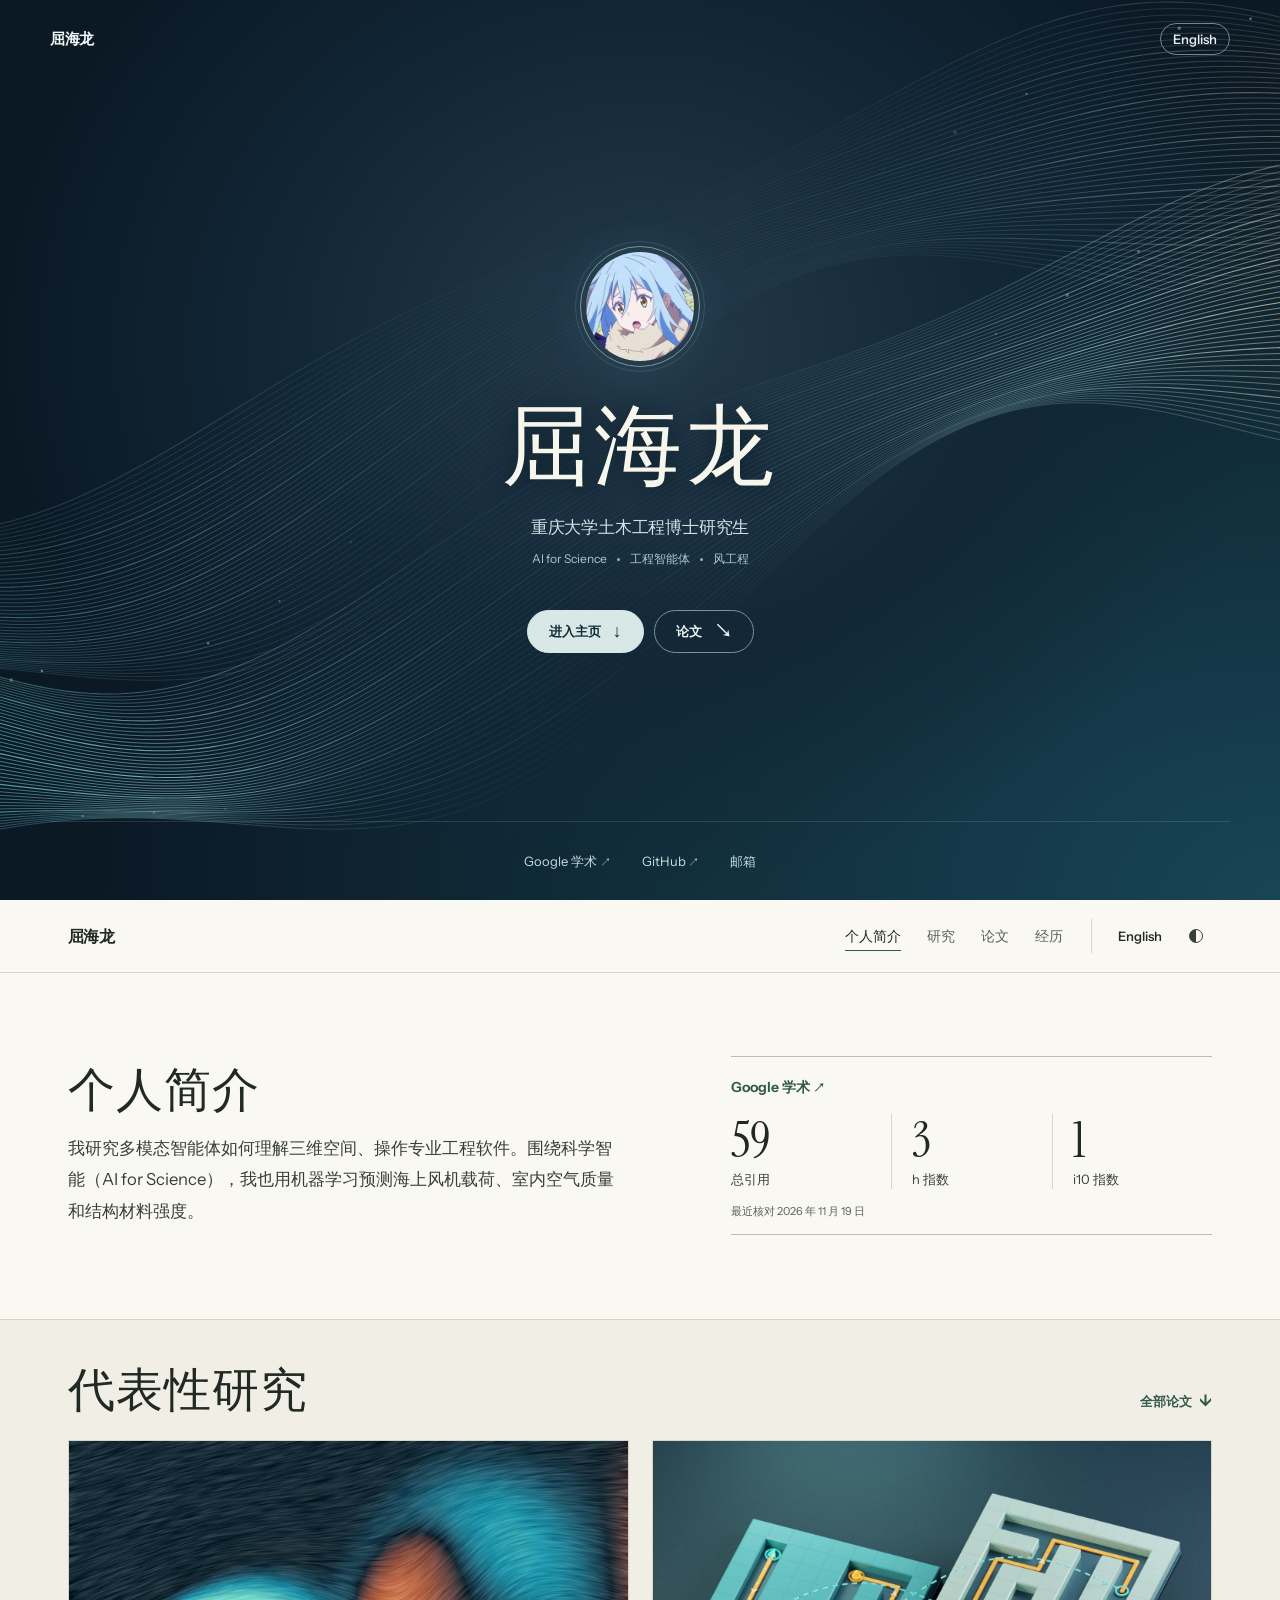
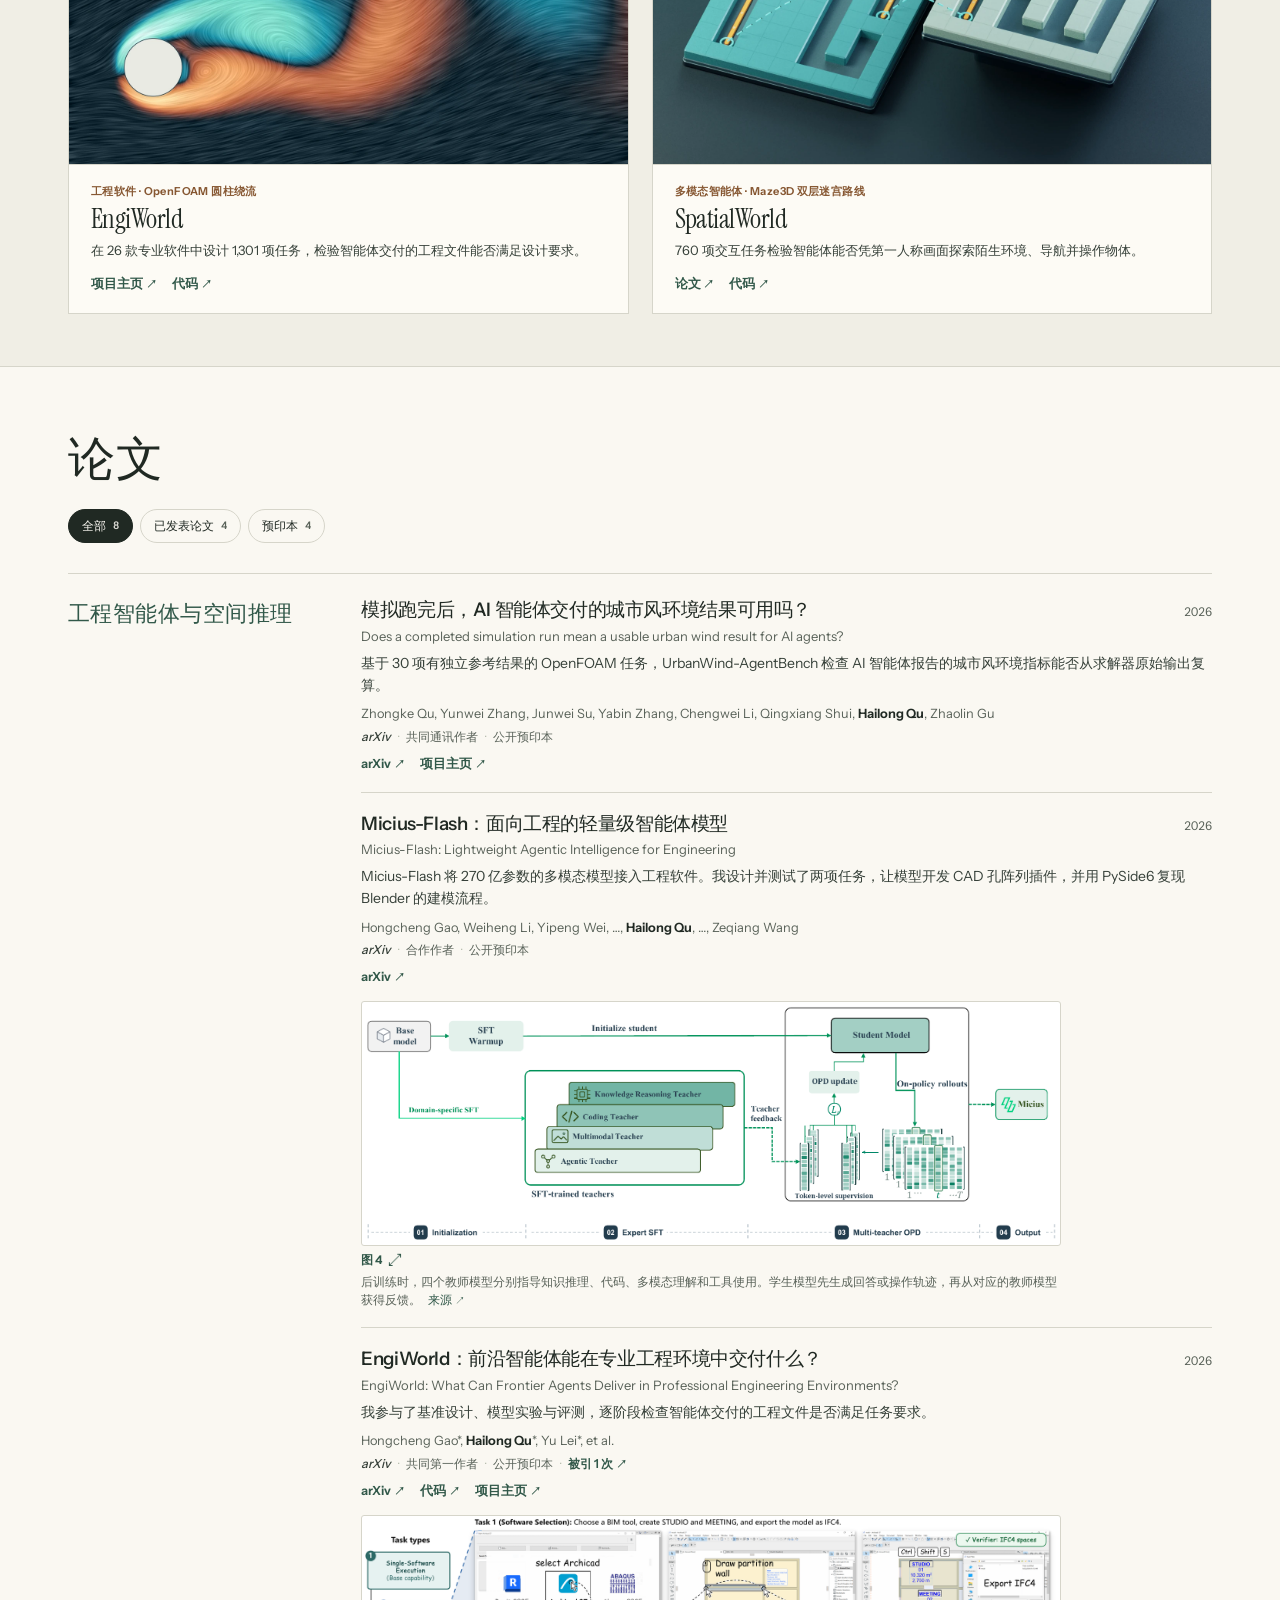
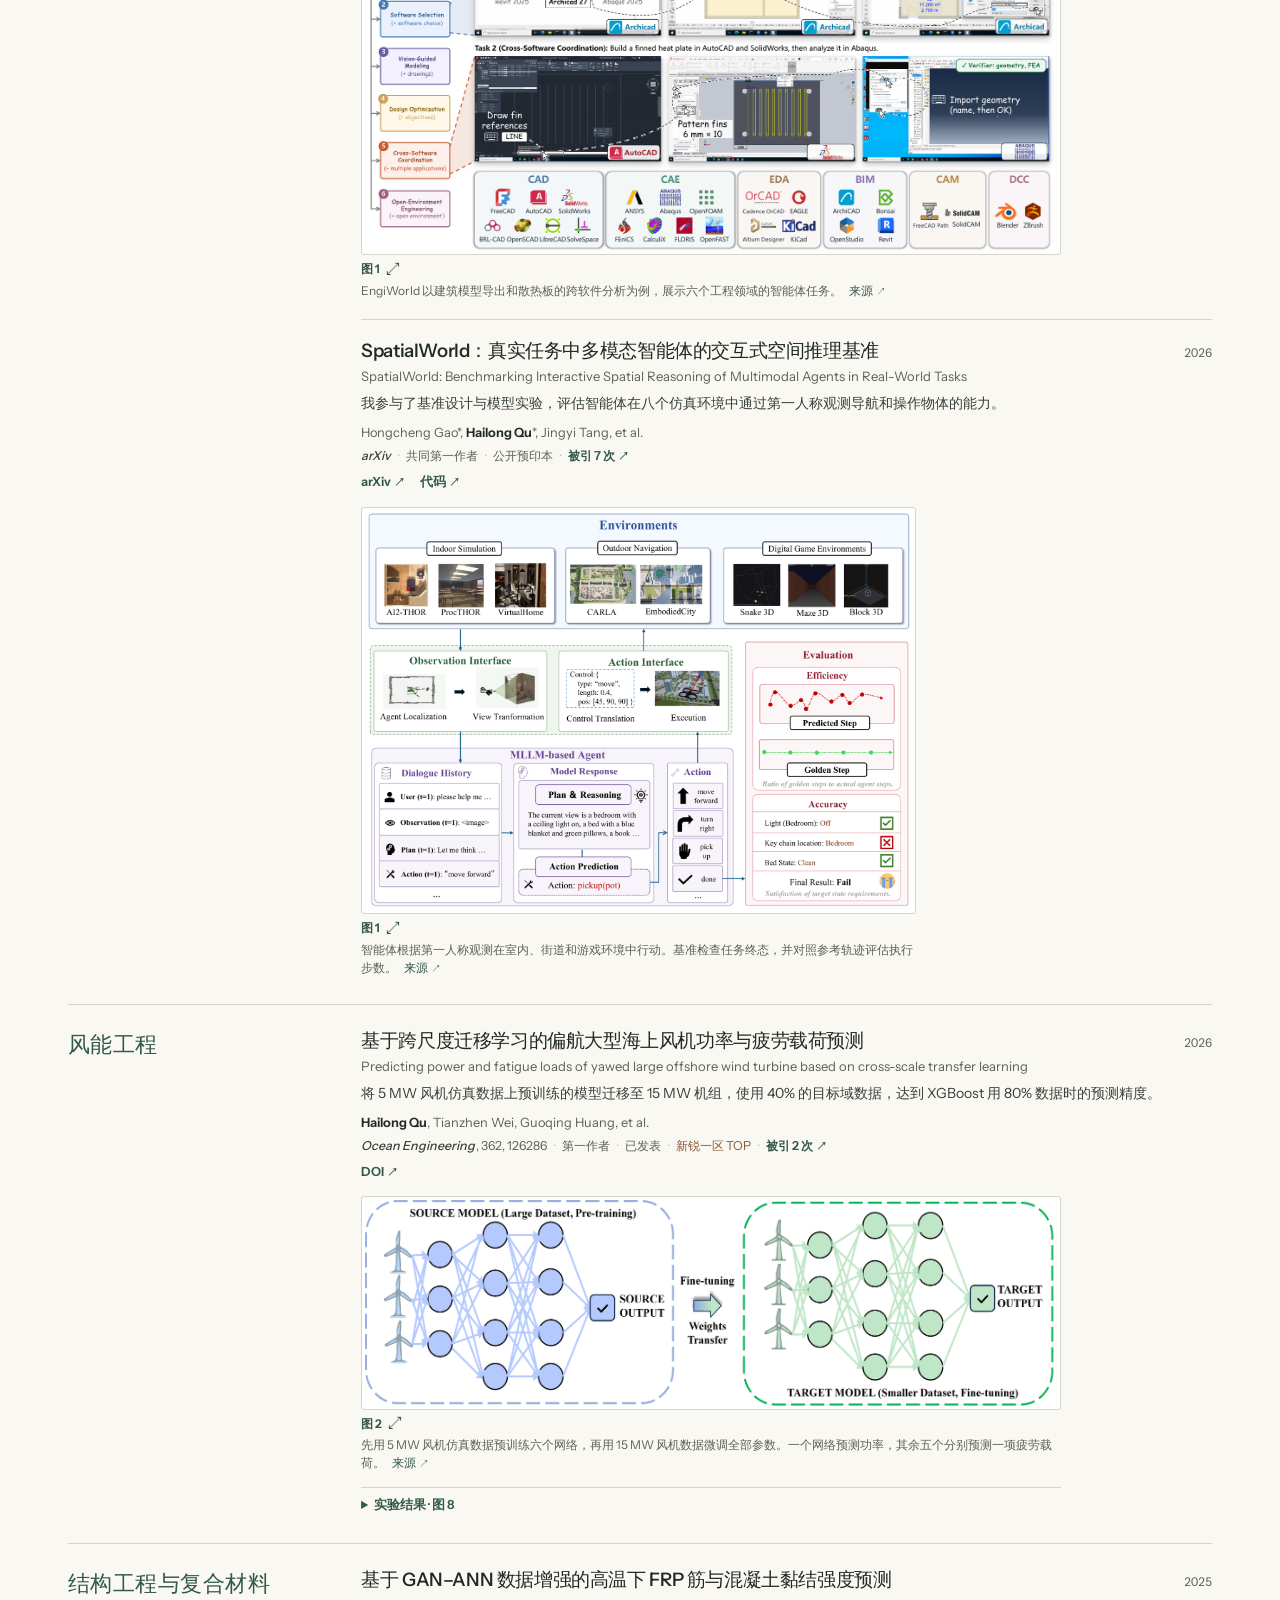
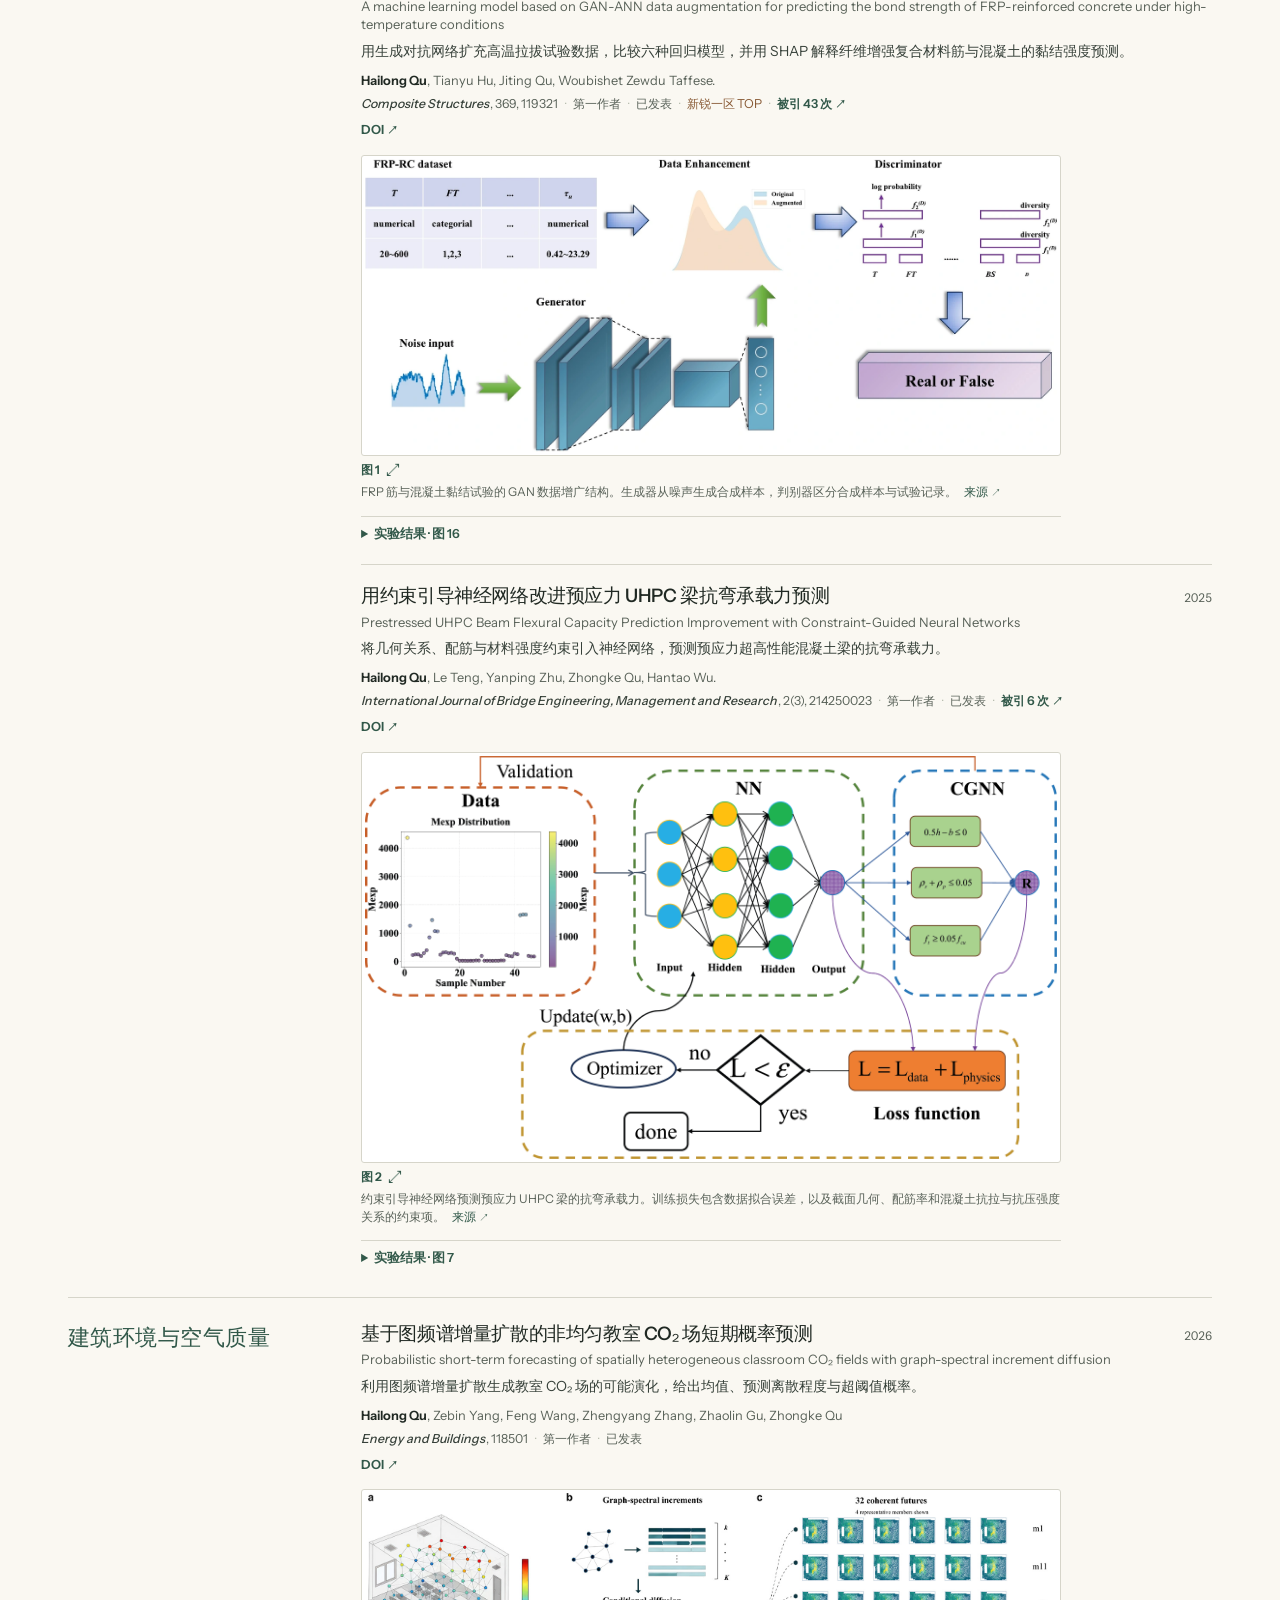
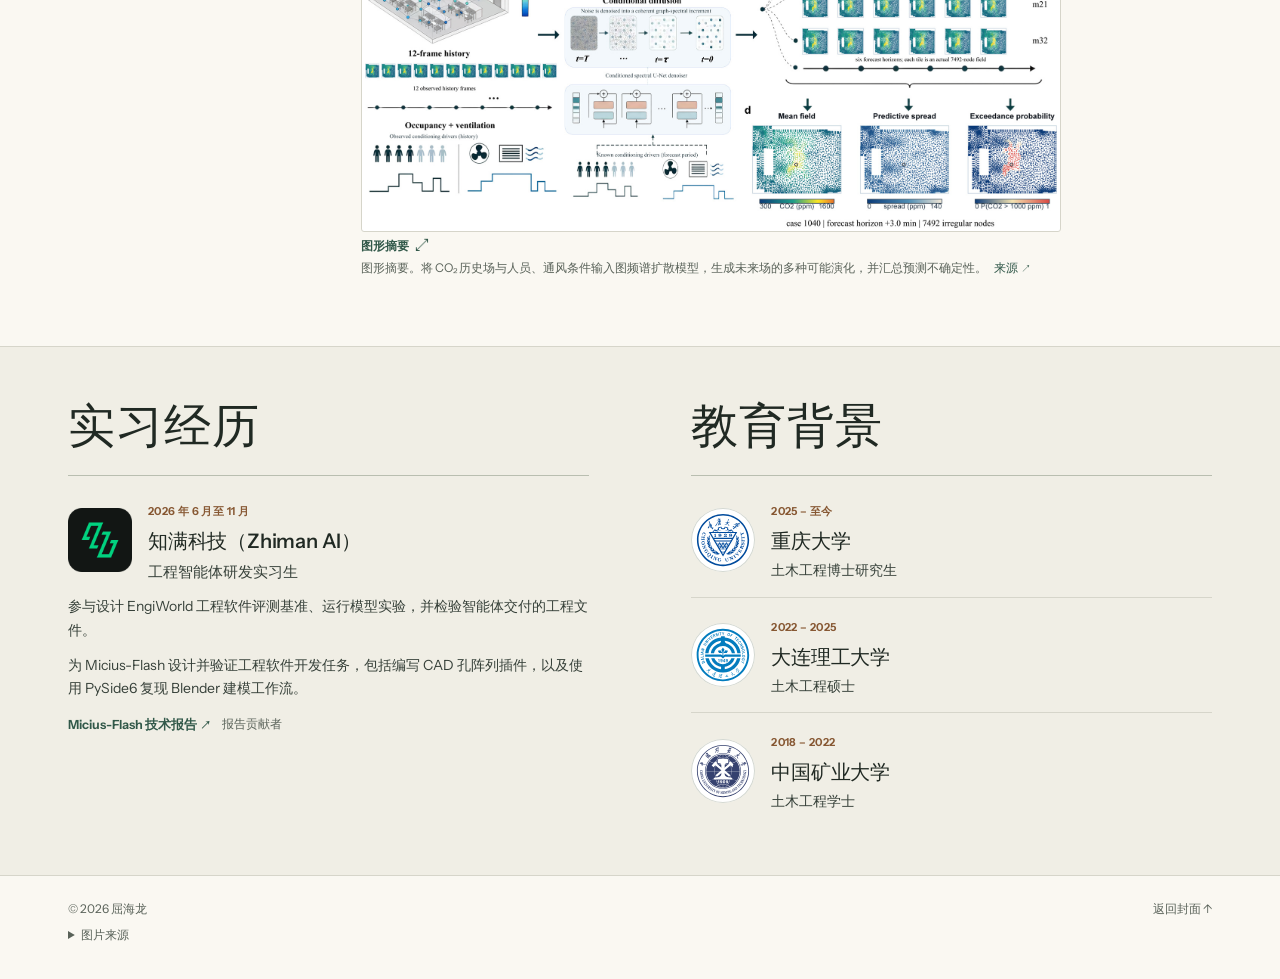
==== commit 3b5d33a3: "Refresh Google Scholar citations and verified public publications" ====
--- a/zh/index.html
+++ b/zh/index.html
@@ -33,7 +33,7 @@
   <button class="menu" type="button" aria-expanded="false" aria-controls="nav"><span>菜单</span><i aria-hidden="true"></i></button></div>
 </div></div>
 <main id="main">
-<section id="about" class="overview shell" aria-labelledby="about-title"><div><h2 id="about-title">个人简介</h2><p class="bio">我研究多模态智能体如何理解三维空间、操作专业工程软件。围绕科学智能（AI for Science），我也用机器学习预测海上风机载荷、室内空气质量和结构材料强度。</p></div><aside class="scholar-metrics" aria-label="Google 学术"><a class="metrics-link" href="https://scholar.google.com/citations?user=_gNt3W8AAAAJ" target="_blank" rel="noopener noreferrer">Google 学术<span class="out" aria-hidden="true">↗</span></a><dl><div><dt>总引用</dt><dd>59</dd></div><div><dt>h 指数</dt><dd>3</dd></div><div><dt>i10 指数</dt><dd>1</dd></div></dl><p>最近核对 <time datetime="2026-11-17T01:59:57Z">2026 年 11 月 17 日</time></p></aside></section>
+<section id="about" class="overview shell" aria-labelledby="about-title"><div><h2 id="about-title">个人简介</h2><p class="bio">我研究多模态智能体如何理解三维空间、操作专业工程软件。围绕科学智能（AI for Science），我也用机器学习预测海上风机载荷、室内空气质量和结构材料强度。</p></div><aside class="scholar-metrics" aria-label="Google 学术"><a class="metrics-link" href="https://scholar.google.com/citations?user=_gNt3W8AAAAJ" target="_blank" rel="noopener noreferrer">Google 学术<span class="out" aria-hidden="true">↗</span></a><dl><div><dt>总引用</dt><dd>59</dd></div><div><dt>h 指数</dt><dd>3</dd></div><div><dt>i10 指数</dt><dd>1</dd></div></dl><p>最近核对 <time datetime="2026-11-19T07:32:04Z">2026 年 11 月 19 日</time></p></aside></section>
 <section id="research" class="band research" aria-labelledby="research-title"><div class="shell">
   <div class="section-head"><h2 id="research-title">代表性研究</h2><a class="jump" href="#publications">全部论文<span aria-hidden="true">↓</span></a></div>
   <div class="projects"><article class="project-card" id="project-engiworld">
@@ -62,7 +62,7 @@
     </article><article class="paper" id="paper-micius-flash" data-status="preprint">
       <div class="paper-title"><h4>Micius-Flash：面向工程的轻量级智能体模型</h4><time class="paper-year">2026</time></div><p class="original-title" lang="en">Micius-Flash: Lightweight Agentic Intelligence for Engineering</p>
       <p class="paper-note">Micius-Flash 将 270 亿参数的多模态模型接入工程软件。我设计并测试了两项任务，让模型开发 CAD 孔阵列插件，并用 PySide6 复现 Blender 的建模流程。</p><p class="authors" lang="en">Hongcheng Gao, Weiheng Li, Yipeng Wei, …, <strong>Hailong Qu</strong>, …, Zeqiang Wang</p>
-      <p class="paper-meta"><cite lang="en">arXiv</cite><span class="vol">, 2611.10015</span><span class="sep" aria-hidden="true">·</span>合作作者<span class="sep" aria-hidden="true">·</span>公开预印本</p><div class="resource-links"><a class="text-link" href="https://arxiv.org/abs/2611.10015" target="_blank" rel="noopener noreferrer">arXiv<span class="out" aria-hidden="true">↗</span></a></div>
+      <p class="paper-meta"><cite lang="en">arXiv</cite><span class="sep" aria-hidden="true">·</span>合作作者<span class="sep" aria-hidden="true">·</span>公开预印本</p><div class="resource-links"><a class="text-link" href="https://arxiv.org/abs/2611.10015" target="_blank" rel="noopener noreferrer">arXiv<span class="out" aria-hidden="true">↗</span></a></div>
       <div class="figure-grid"><figure id="figure-micius-flash-fig4" class="paper-figure figure-primary" style="--figure-ratio:2.92079208">
         <a class="figure-open" href="/assets/media/papers/micius-flash-fig4.png" data-figure data-credit="Micius Team (2026) · arXiv:2611.10015v1, Figure 4" data-license="" aria-label="放大 · 图 4 · 后训练时，四个教师模型分别指导知识推理、代码、多模态理解和工具使用。学生模型先生成回答或操作轨迹，再从对应的教师模型获得反馈。">
           <span class="figure-mat"><span class="figure-frame" style="--image-width:101.694915%;--image-left:-0.282486%;--image-top:-37.128713%;">
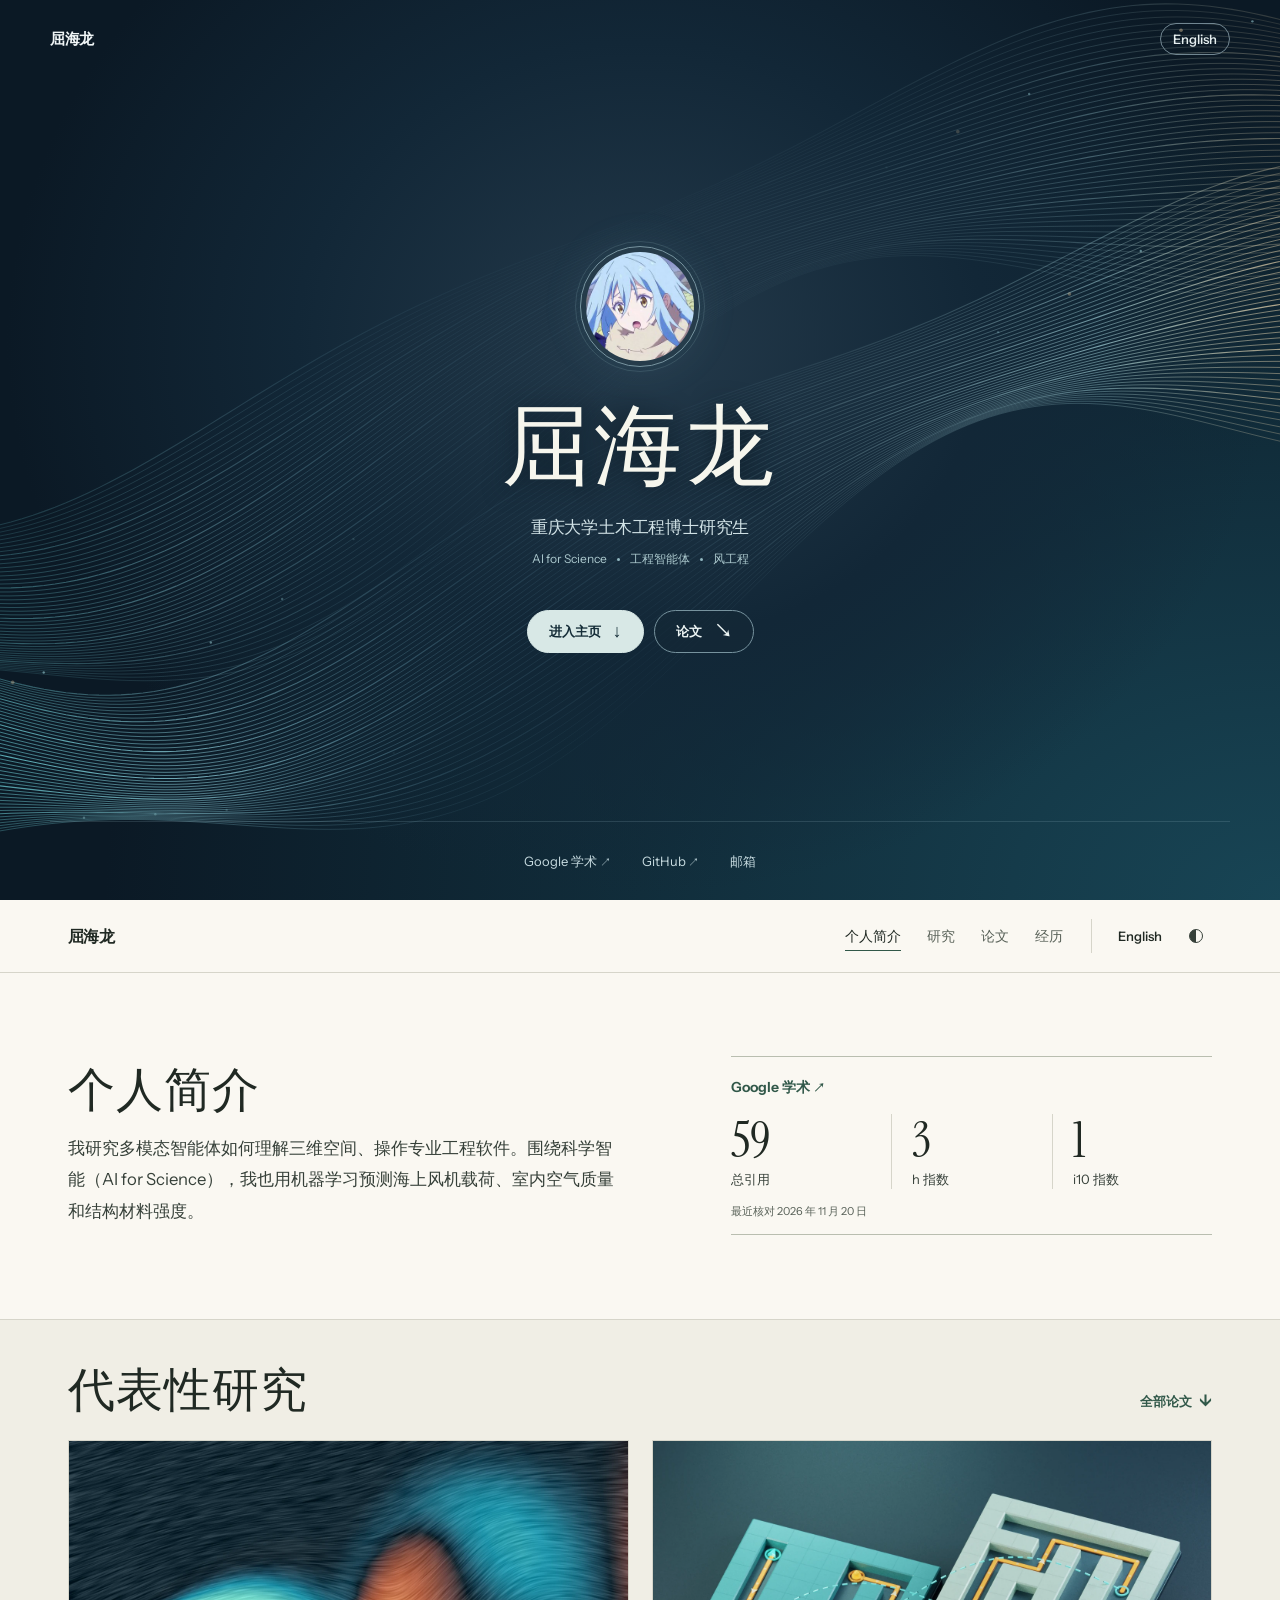
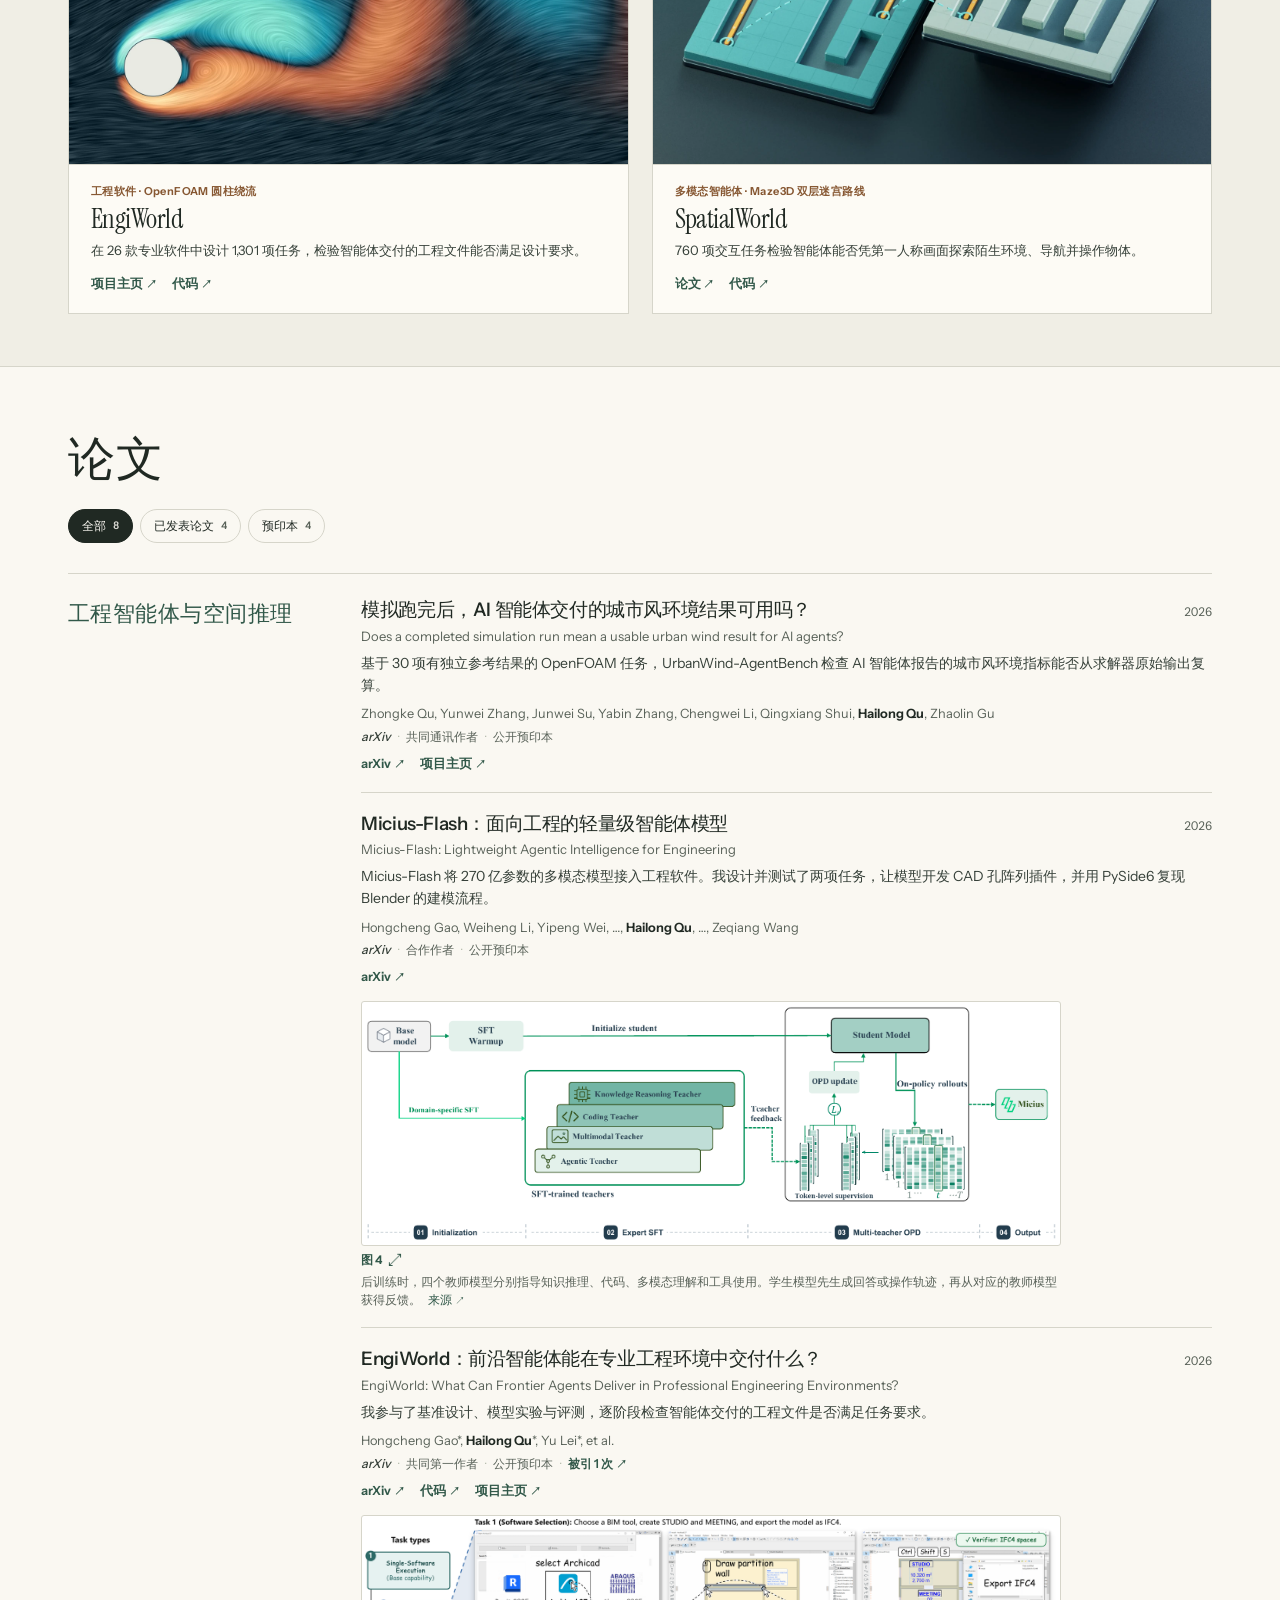
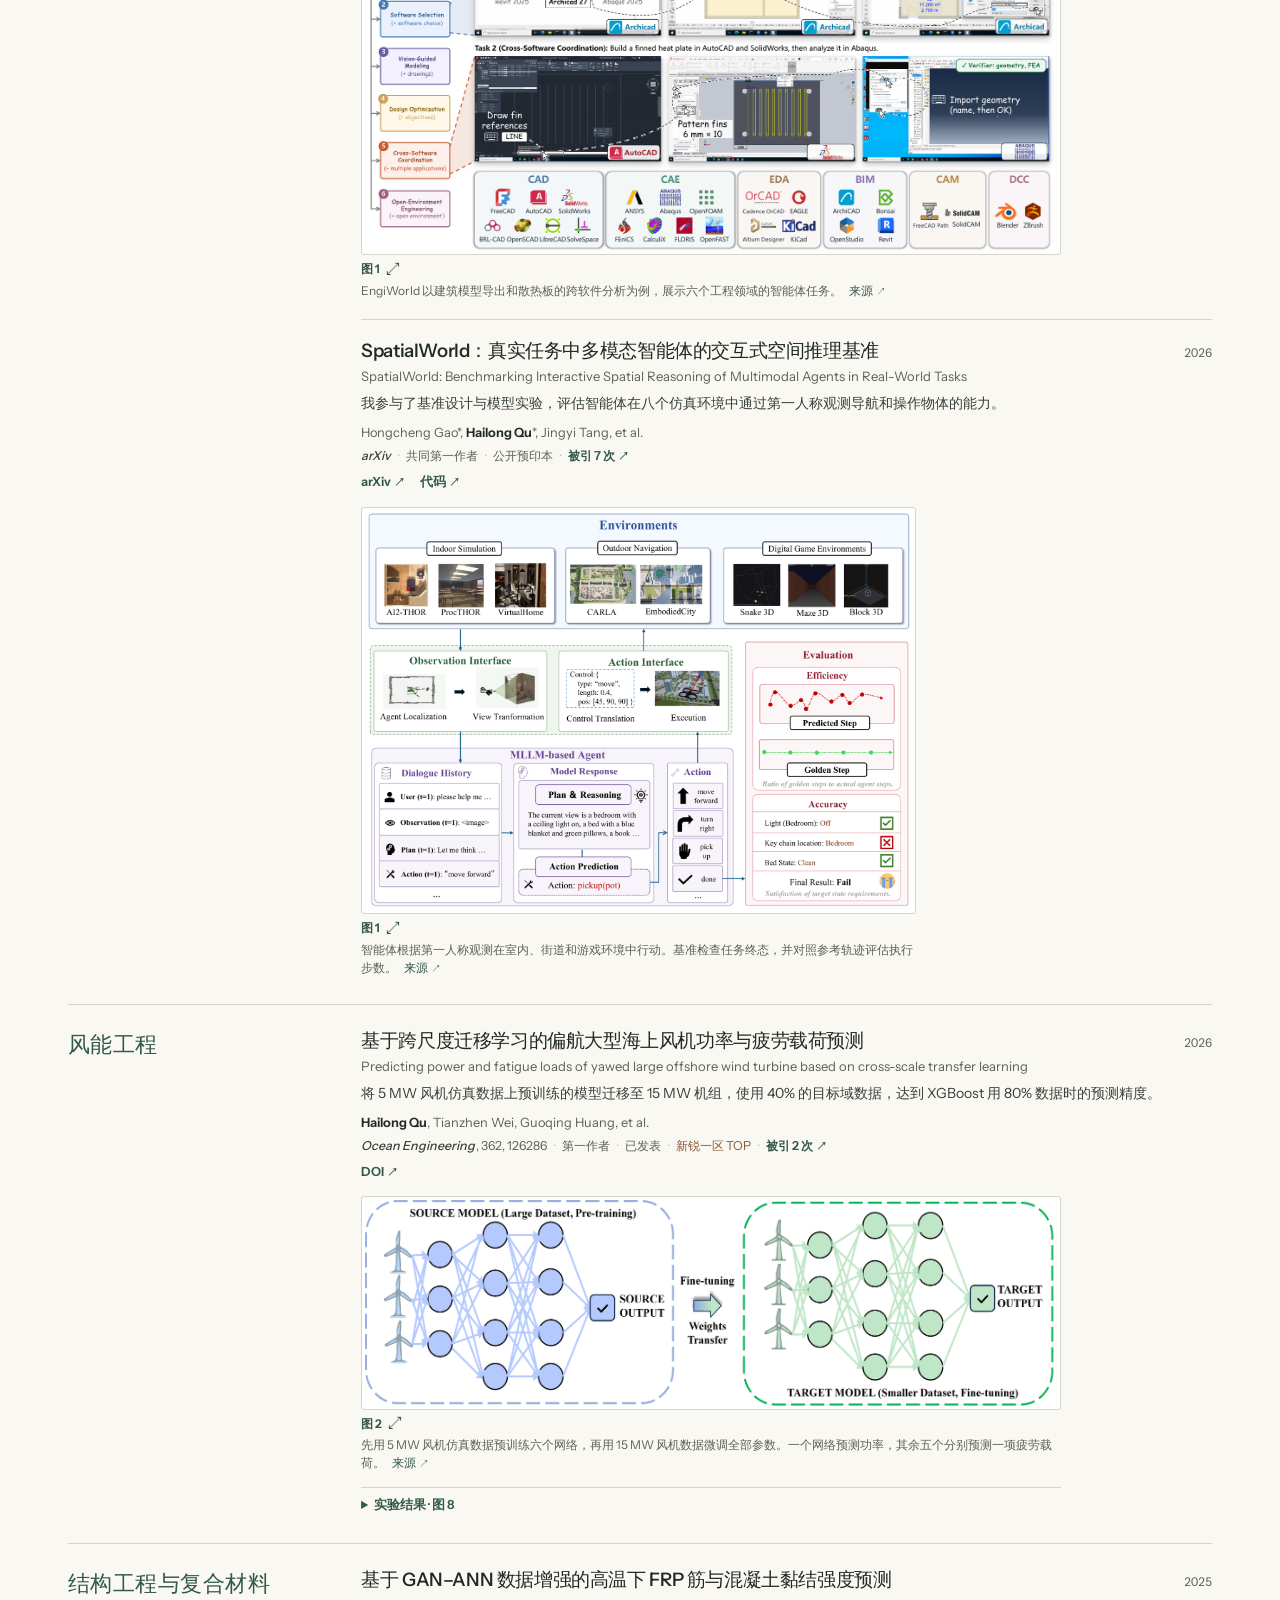
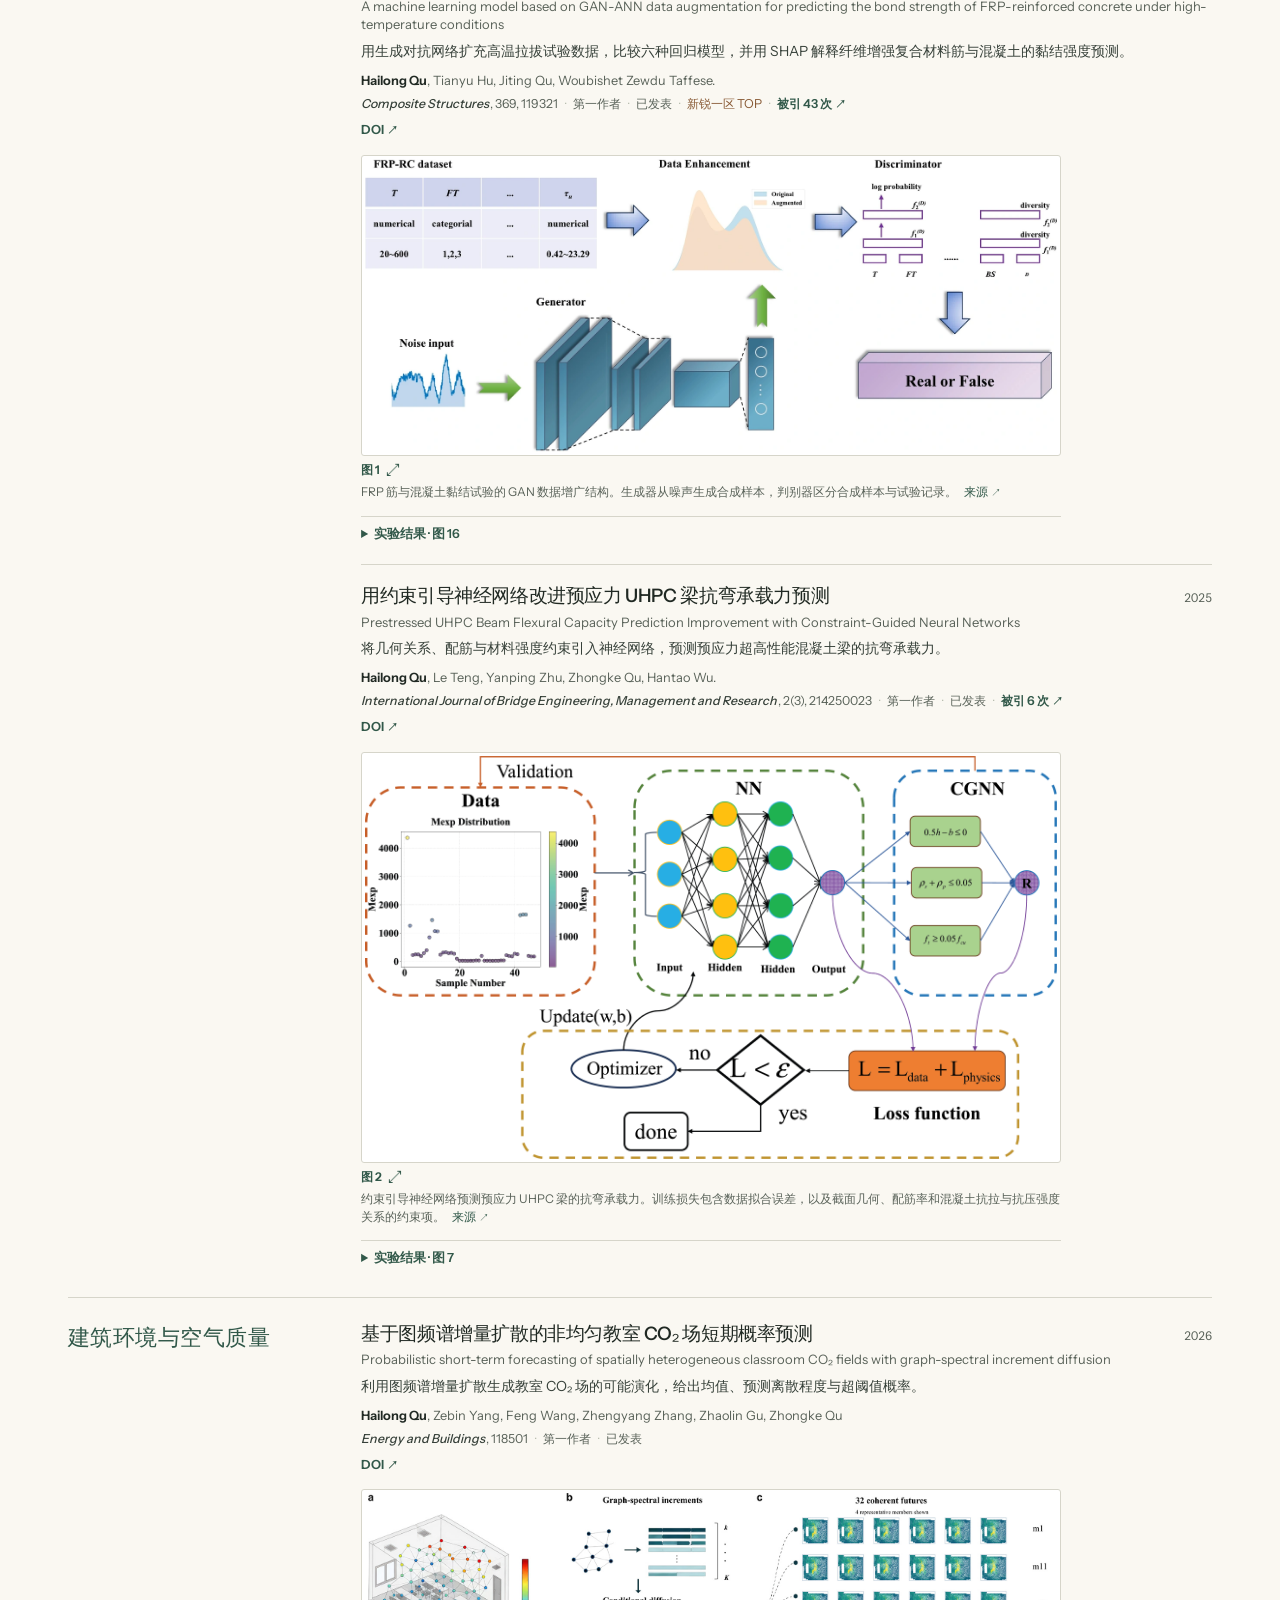
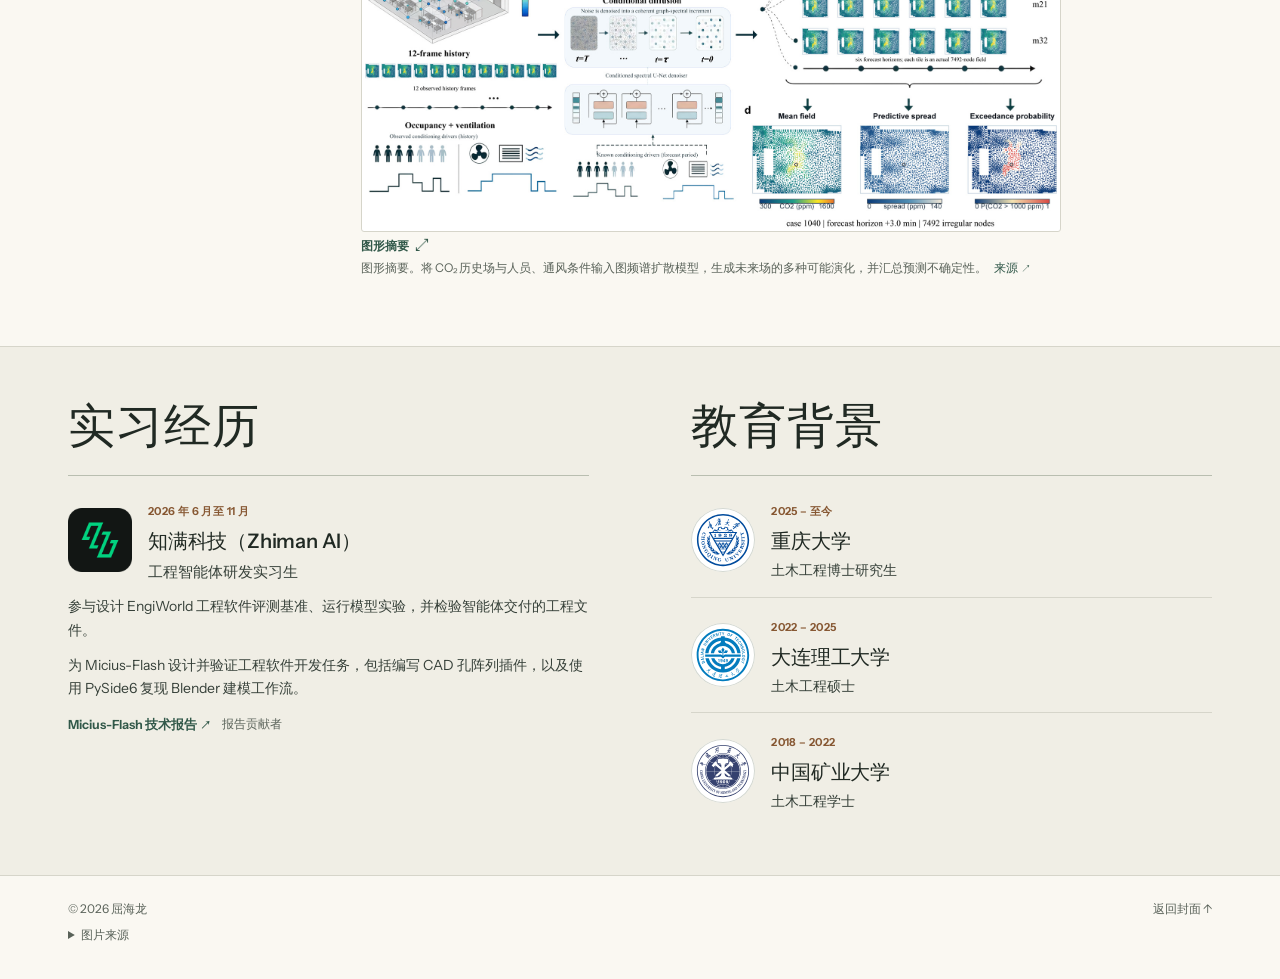
==== commit 0ecdb8d6: "Refresh Google Scholar citations and verified public publications" ====
--- a/zh/index.html
+++ b/zh/index.html
@@ -33,7 +33,7 @@
   <button class="menu" type="button" aria-expanded="false" aria-controls="nav"><span>菜单</span><i aria-hidden="true"></i></button></div>
 </div></div>
 <main id="main">
-<section id="about" class="overview shell" aria-labelledby="about-title"><div><h2 id="about-title">个人简介</h2><p class="bio">我研究多模态智能体如何理解三维空间、操作专业工程软件。围绕科学智能（AI for Science），我也用机器学习预测海上风机载荷、室内空气质量和结构材料强度。</p></div><aside class="scholar-metrics" aria-label="Google 学术"><a class="metrics-link" href="https://scholar.google.com/citations?user=_gNt3W8AAAAJ" target="_blank" rel="noopener noreferrer">Google 学术<span class="out" aria-hidden="true">↗</span></a><dl><div><dt>总引用</dt><dd>59</dd></div><div><dt>h 指数</dt><dd>3</dd></div><div><dt>i10 指数</dt><dd>1</dd></div></dl><p>最近核对 <time datetime="2026-11-19T07:32:04Z">2026 年 11 月 19 日</time></p></aside></section>
+<section id="about" class="overview shell" aria-labelledby="about-title"><div><h2 id="about-title">个人简介</h2><p class="bio">我研究多模态智能体如何理解三维空间、操作专业工程软件。围绕科学智能（AI for Science），我也用机器学习预测海上风机载荷、室内空气质量和结构材料强度。</p></div><aside class="scholar-metrics" aria-label="Google 学术"><a class="metrics-link" href="https://scholar.google.com/citations?user=_gNt3W8AAAAJ" target="_blank" rel="noopener noreferrer">Google 学术<span class="out" aria-hidden="true">↗</span></a><dl><div><dt>总引用</dt><dd>59</dd></div><div><dt>h 指数</dt><dd>3</dd></div><div><dt>i10 指数</dt><dd>1</dd></div></dl><p>最近核对 <time datetime="2026-11-20T07:24:12Z">2026 年 11 月 20 日</time></p></aside></section>
 <section id="research" class="band research" aria-labelledby="research-title"><div class="shell">
   <div class="section-head"><h2 id="research-title">代表性研究</h2><a class="jump" href="#publications">全部论文<span aria-hidden="true">↓</span></a></div>
   <div class="projects"><article class="project-card" id="project-engiworld">
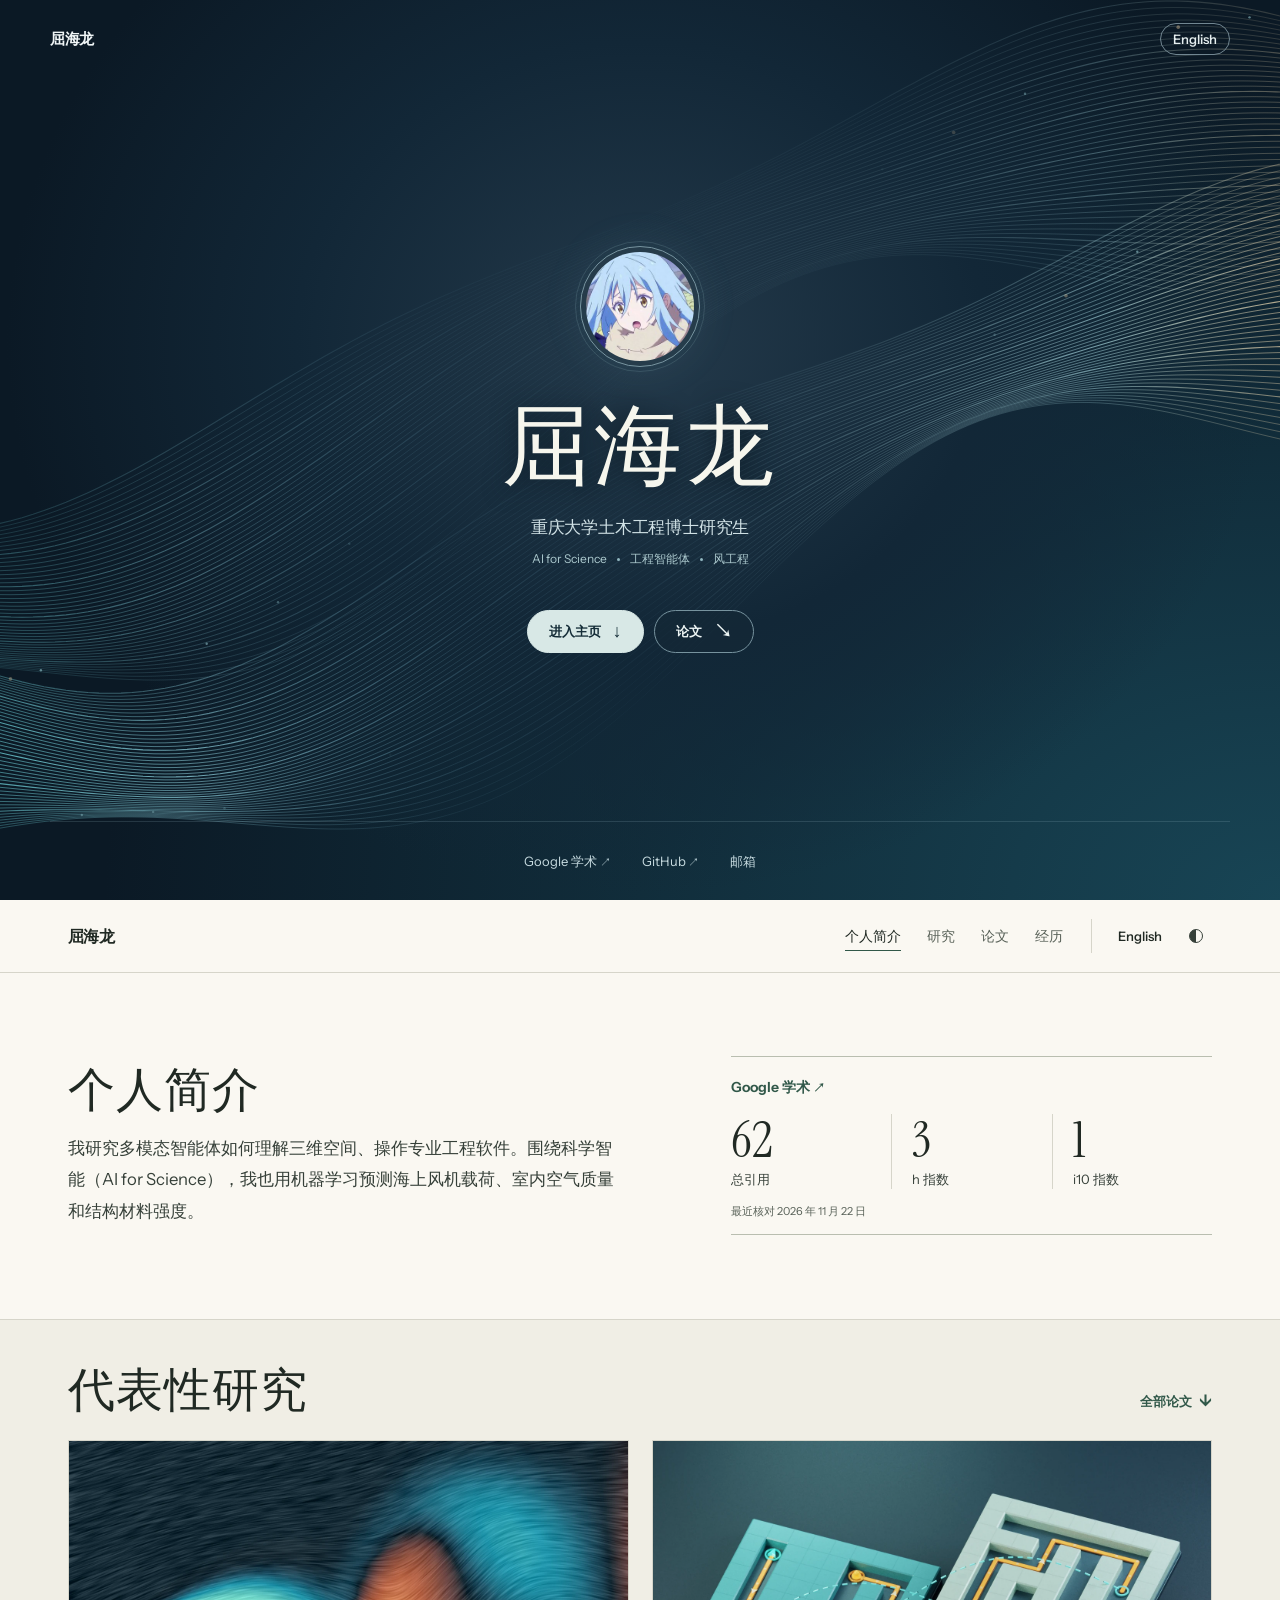
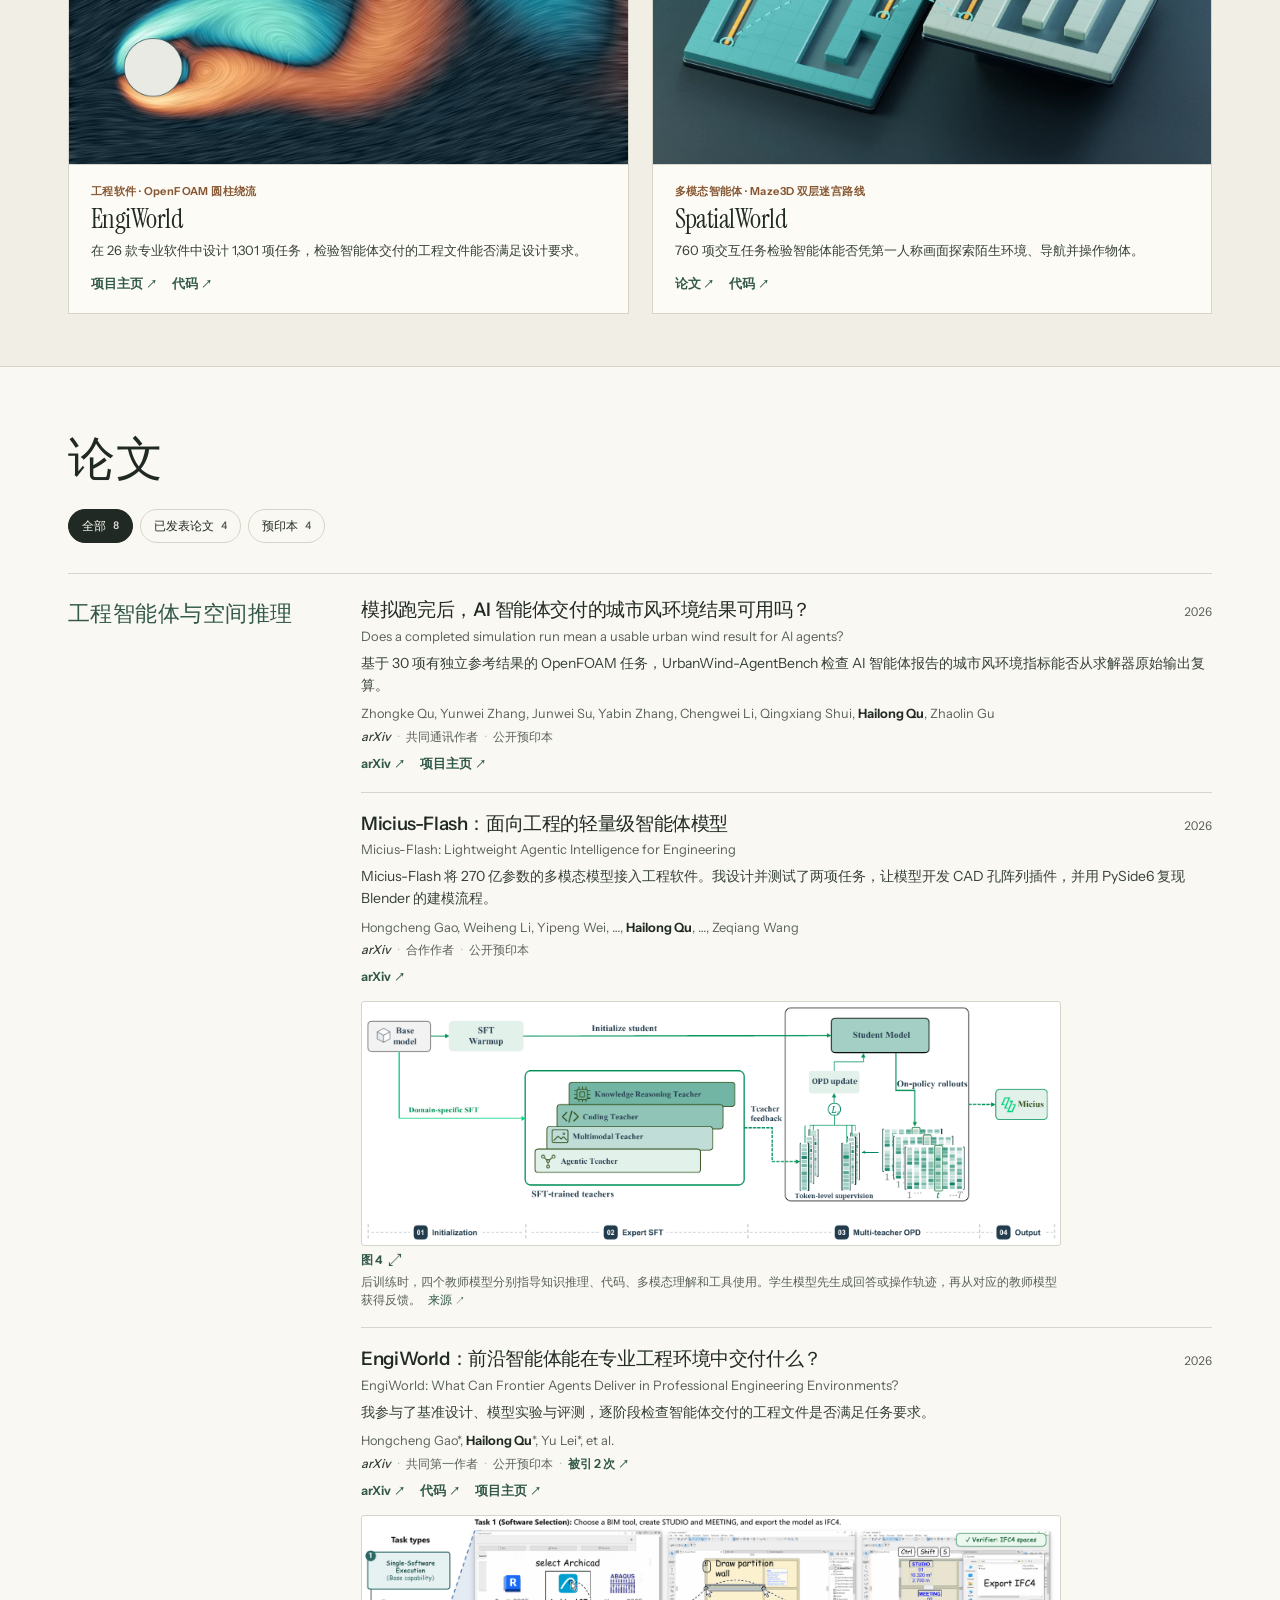
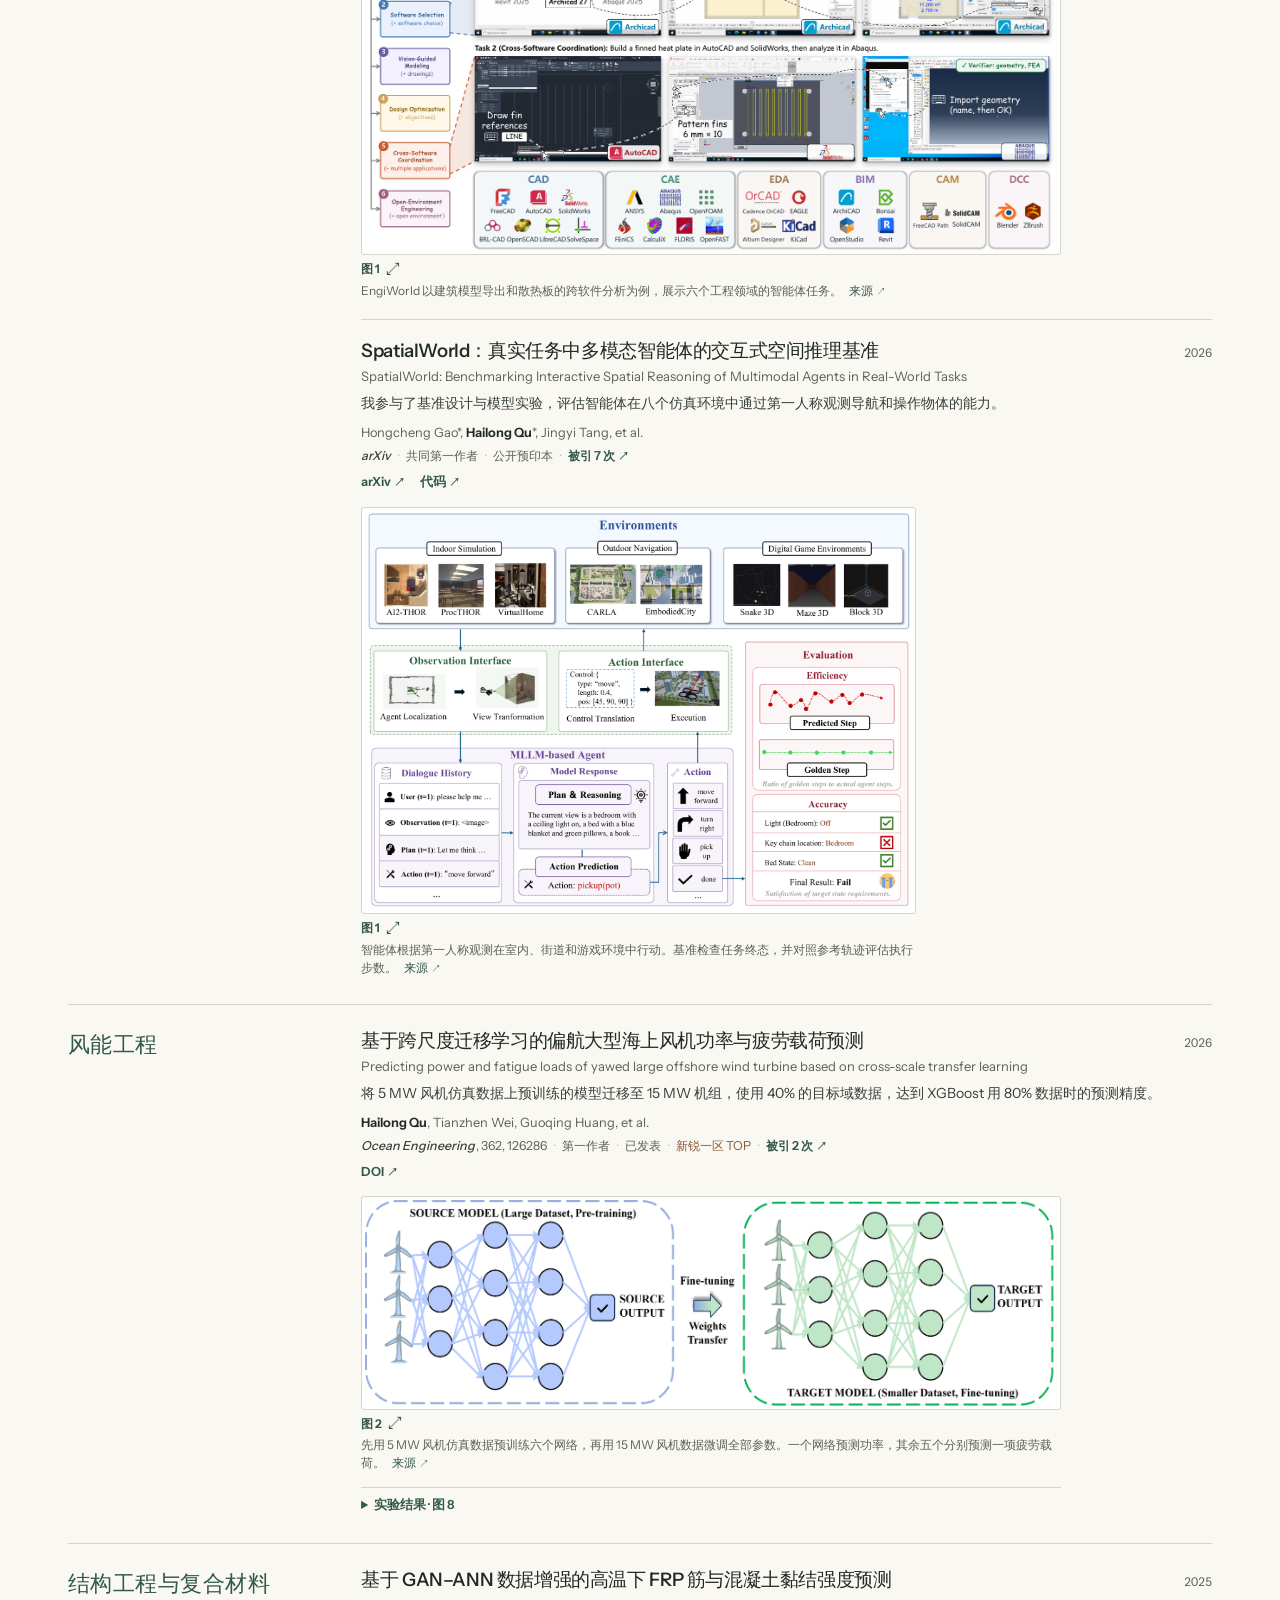
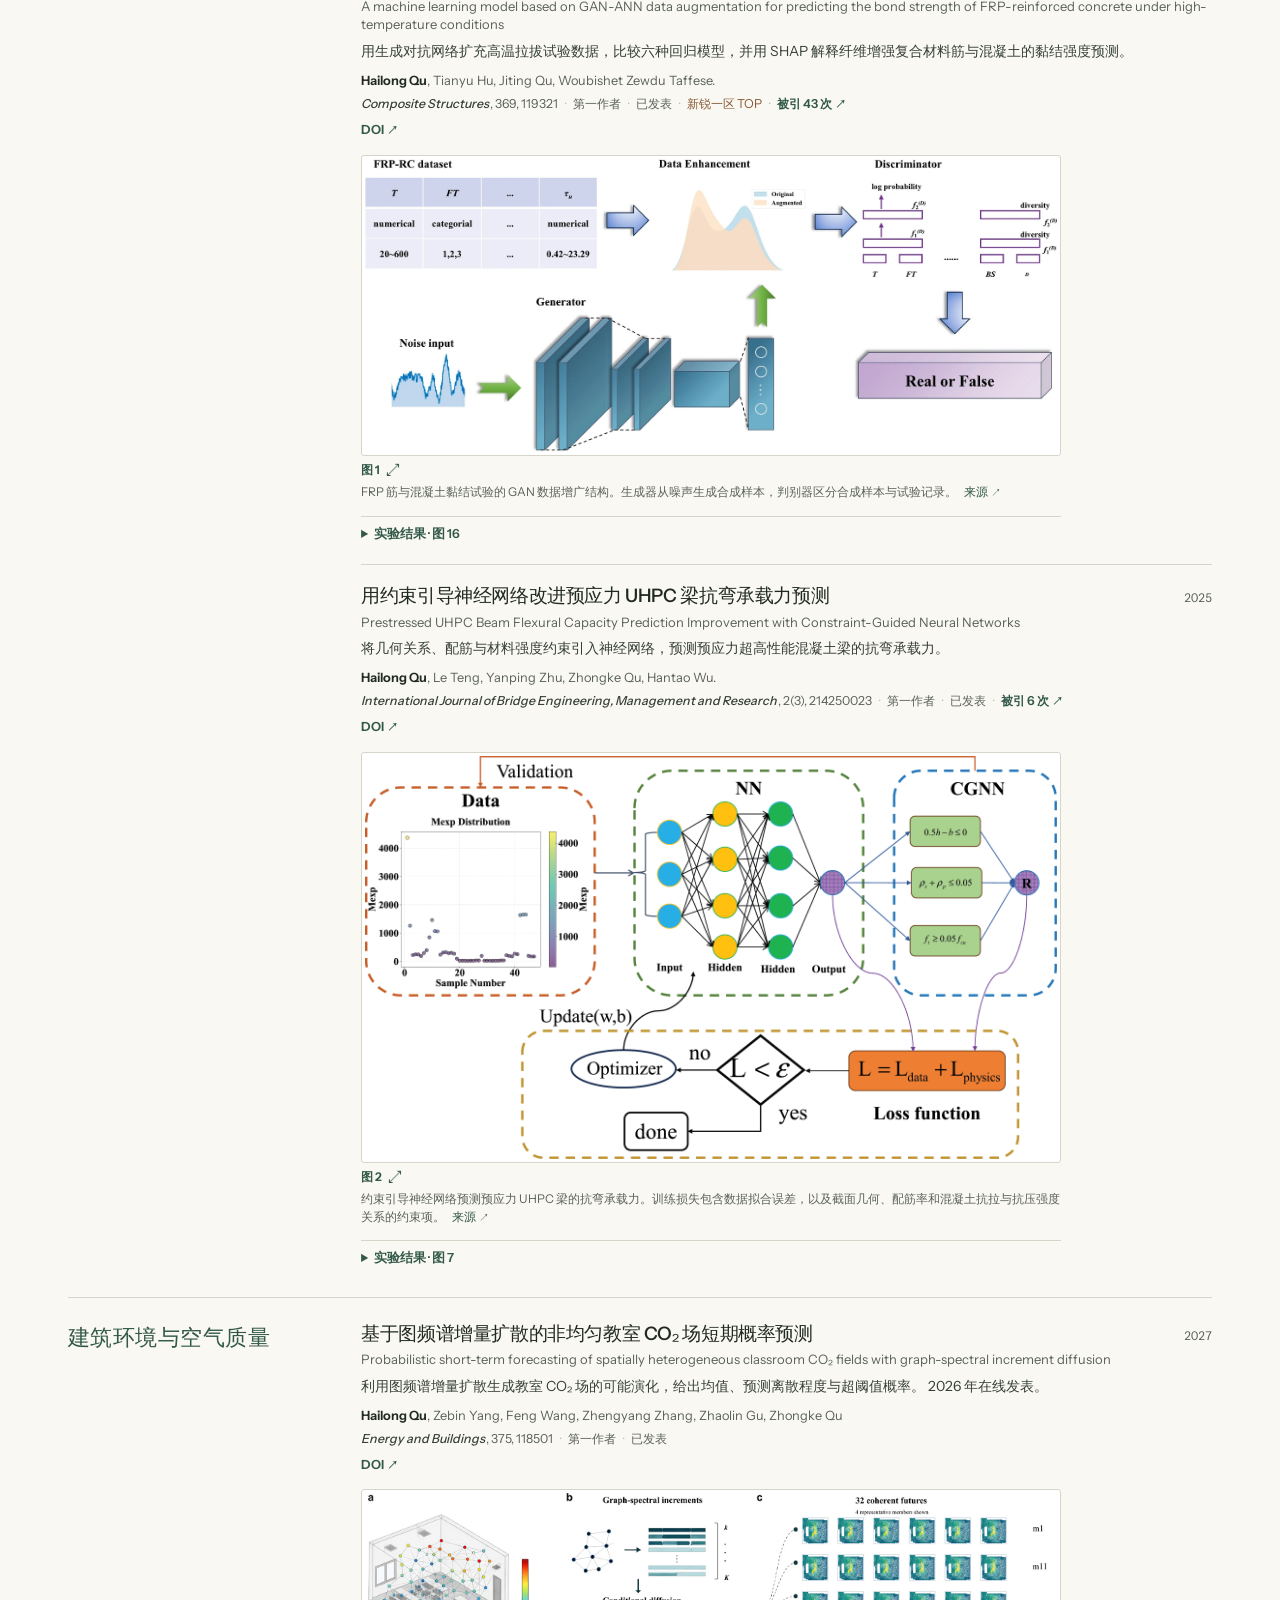
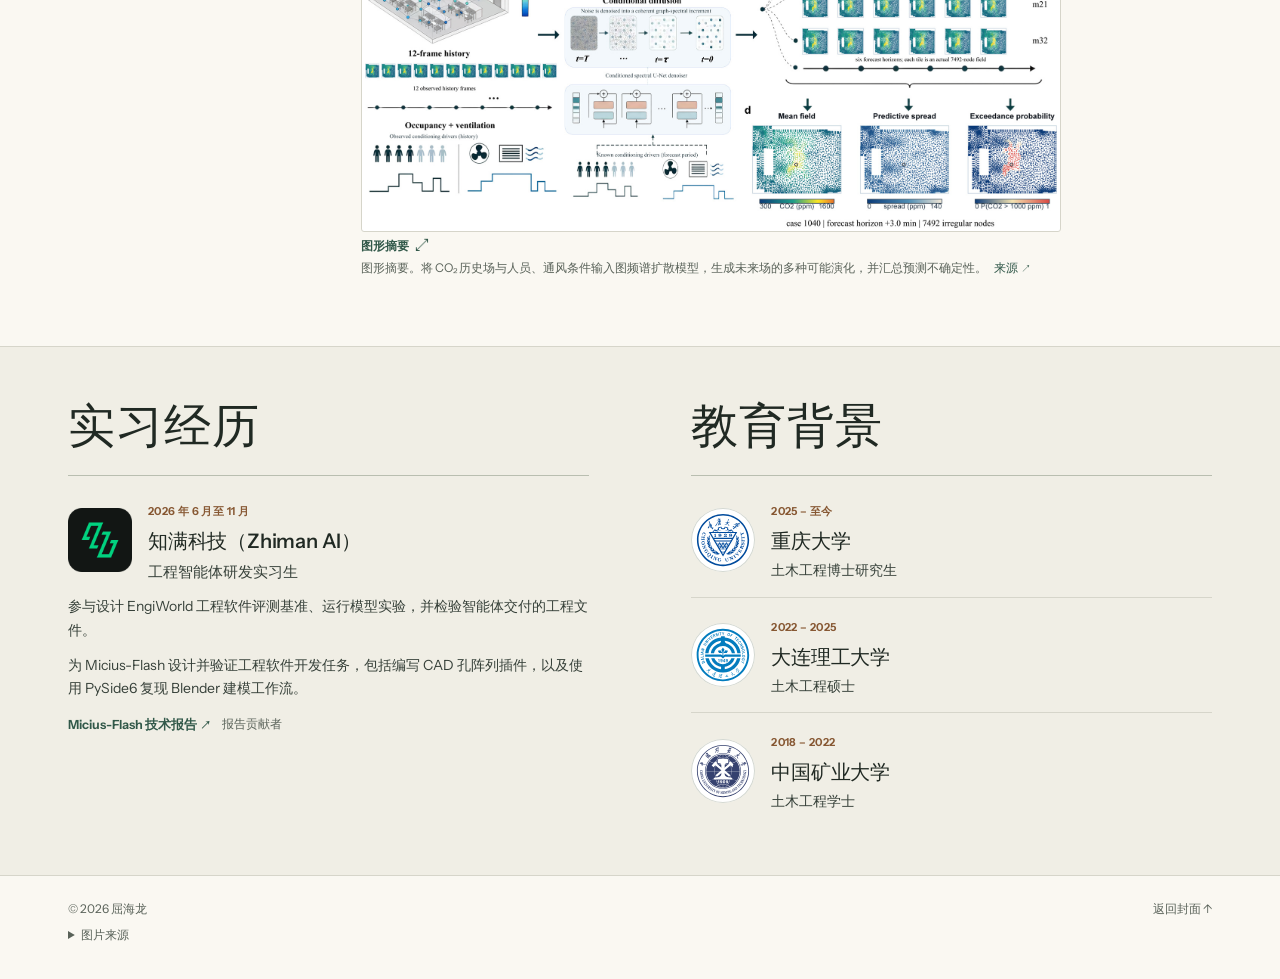
==== commit eae5d31a: "Update verified Google Scholar metrics and publication metadata" ====
--- a/zh/index.html
+++ b/zh/index.html
@@ -33,7 +33,7 @@
   <button class="menu" type="button" aria-expanded="false" aria-controls="nav"><span>菜单</span><i aria-hidden="true"></i></button></div>
 </div></div>
 <main id="main">
-<section id="about" class="overview shell" aria-labelledby="about-title"><div><h2 id="about-title">个人简介</h2><p class="bio">我研究多模态智能体如何理解三维空间、操作专业工程软件。围绕科学智能（AI for Science），我也用机器学习预测海上风机载荷、室内空气质量和结构材料强度。</p></div><aside class="scholar-metrics" aria-label="Google 学术"><a class="metrics-link" href="https://scholar.google.com/citations?user=_gNt3W8AAAAJ" target="_blank" rel="noopener noreferrer">Google 学术<span class="out" aria-hidden="true">↗</span></a><dl><div><dt>总引用</dt><dd>59</dd></div><div><dt>h 指数</dt><dd>3</dd></div><div><dt>i10 指数</dt><dd>1</dd></div></dl><p>最近核对 <time datetime="2026-11-20T07:24:12Z">2026 年 11 月 20 日</time></p></aside></section>
+<section id="about" class="overview shell" aria-labelledby="about-title"><div><h2 id="about-title">个人简介</h2><p class="bio">我研究多模态智能体如何理解三维空间、操作专业工程软件。围绕科学智能（AI for Science），我也用机器学习预测海上风机载荷、室内空气质量和结构材料强度。</p></div><aside class="scholar-metrics" aria-label="Google 学术"><a class="metrics-link" href="https://scholar.google.com/citations?user=_gNt3W8AAAAJ" target="_blank" rel="noopener noreferrer">Google 学术<span class="out" aria-hidden="true">↗</span></a><dl><div><dt>总引用</dt><dd>62</dd></div><div><dt>h 指数</dt><dd>3</dd></div><div><dt>i10 指数</dt><dd>1</dd></div></dl><p>最近核对 <time datetime="2026-11-22T08:49:45Z">2026 年 11 月 22 日</time></p></aside></section>
 <section id="research" class="band research" aria-labelledby="research-title"><div class="shell">
   <div class="section-head"><h2 id="research-title">代表性研究</h2><a class="jump" href="#publications">全部论文<span aria-hidden="true">↓</span></a></div>
   <div class="projects"><article class="project-card" id="project-engiworld">
@@ -76,7 +76,7 @@
     </article><article class="paper" id="paper-engiworld" data-status="preprint">
       <div class="paper-title"><h4>EngiWorld：前沿智能体能在专业工程环境中交付什么？</h4><time class="paper-year">2026</time></div><p class="original-title" lang="en">EngiWorld: What Can Frontier Agents Deliver in Professional Engineering Environments?</p>
       <p class="paper-note">我参与了基准设计、模型实验与评测，逐阶段检查智能体交付的工程文件是否满足任务要求。</p><p class="authors" lang="en">Hongcheng Gao*, <strong>Hailong Qu</strong>*, Yu Lei*, et al.</p>
-      <p class="paper-meta"><cite lang="en">arXiv</cite><span class="sep" aria-hidden="true">·</span>共同第一作者<span class="sep" aria-hidden="true">·</span>公开预印本<span class="sep" aria-hidden="true">·</span><a class="cited" href="https://scholar.google.com/scholar?cites=8422890464850785582" target="_blank" rel="noopener noreferrer">被引 1 次<span class="out" aria-hidden="true">↗</span></a></p><div class="resource-links"><a class="text-link" href="https://arxiv.org/abs/2609.37686" target="_blank" rel="noopener noreferrer">arXiv<span class="out" aria-hidden="true">↗</span></a><a class="text-link" href="https://github.com/Hongcheng-Gao/EngiWorld" target="_blank" rel="noopener noreferrer">代码<span class="out" aria-hidden="true">↗</span></a><a class="text-link" href="https://engiworld.github.io/" target="_blank" rel="noopener noreferrer">项目主页<span class="out" aria-hidden="true">↗</span></a></div>
+      <p class="paper-meta"><cite lang="en">arXiv</cite><span class="sep" aria-hidden="true">·</span>共同第一作者<span class="sep" aria-hidden="true">·</span>公开预印本<span class="sep" aria-hidden="true">·</span><a class="cited" href="https://scholar.google.com/scholar?cites=8422890464850785582" target="_blank" rel="noopener noreferrer">被引 2 次<span class="out" aria-hidden="true">↗</span></a></p><div class="resource-links"><a class="text-link" href="https://arxiv.org/abs/2609.37686" target="_blank" rel="noopener noreferrer">arXiv<span class="out" aria-hidden="true">↗</span></a><a class="text-link" href="https://github.com/Hongcheng-Gao/EngiWorld" target="_blank" rel="noopener noreferrer">代码<span class="out" aria-hidden="true">↗</span></a><a class="text-link" href="https://engiworld.github.io/" target="_blank" rel="noopener noreferrer">项目主页<span class="out" aria-hidden="true">↗</span></a></div>
       <div class="figure-grid"><figure id="figure-engiworld-fig1" class="paper-figure" style="--figure-ratio:2.08062419">
         <a class="figure-open" href="/assets/media/papers/engiworld-fig1.webp" data-figure data-credit="© 2026 EngiWorld Authors · MIT" data-license="https://github.com/Hongcheng-Gao/EngiWorld/blob/main/LICENSE" aria-label="放大 · 图 1 · EngiWorld 以建筑模型导出和散热板的跨软件分析为例，展示六个工程领域的智能体任务。">
           <span class="figure-mat"><span class="figure-frame">
@@ -174,9 +174,9 @@
       </figure></details></div>
     </article></div></section>
 <section class="paper-group" data-field="built-environment" aria-labelledby="field-built-environment"><h3 id="field-built-environment">建筑环境与空气质量</h3><div class="paper-list"><article class="paper" id="paper-pub-89aad08bacbb" data-status="published">
-      <div class="paper-title"><h4>基于图频谱增量扩散的非均匀教室 CO₂ 场短期概率预测</h4><time class="paper-year">2026</time></div><p class="original-title" lang="en">Probabilistic short-term forecasting of spatially heterogeneous classroom CO₂ fields with graph-spectral increment diffusion</p>
-      <p class="paper-note">利用图频谱增量扩散生成教室 CO₂ 场的可能演化，给出均值、预测离散程度与超阈值概率。</p><p class="authors" lang="en"><strong>Hailong Qu</strong>, Zebin Yang, Feng Wang, Zhengyang Zhang, Zhaolin Gu, Zhongke Qu</p>
-      <p class="paper-meta"><cite lang="en">Energy and Buildings</cite><span class="vol">, 118501</span><span class="sep" aria-hidden="true">·</span>第一作者<span class="sep" aria-hidden="true">·</span>已发表</p><div class="resource-links"><a class="text-link" href="https://doi.org/10.1016/j.enbuild.2026.118501" target="_blank" rel="noopener noreferrer">DOI<span class="out" aria-hidden="true">↗</span></a></div>
+      <div class="paper-title"><h4>基于图频谱增量扩散的非均匀教室 CO₂ 场短期概率预测</h4><time class="paper-year">2027</time></div><p class="original-title" lang="en">Probabilistic short-term forecasting of spatially heterogeneous classroom CO₂ fields with graph-spectral increment diffusion</p>
+      <p class="paper-note">利用图频谱增量扩散生成教室 CO₂ 场的可能演化，给出均值、预测离散程度与超阈值概率。 2026 年在线发表。</p><p class="authors" lang="en"><strong>Hailong Qu</strong>, Zebin Yang, Feng Wang, Zhengyang Zhang, Zhaolin Gu, Zhongke Qu</p>
+      <p class="paper-meta"><cite lang="en">Energy and Buildings</cite><span class="vol">, 375, 118501</span><span class="sep" aria-hidden="true">·</span>第一作者<span class="sep" aria-hidden="true">·</span>已发表</p><div class="resource-links"><a class="text-link" href="https://doi.org/10.1016/j.enbuild.2026.118501" target="_blank" rel="noopener noreferrer">DOI<span class="out" aria-hidden="true">↗</span></a></div>
       <div class="figure-grid"><figure id="figure-co2-graphical-abstract" class="paper-figure figure-primary" style="--figure-ratio:2.06884876">
         <a class="figure-open" href="/assets/media/papers/co2-graphical-abstract.jpg" data-figure data-credit="Qu et al. (2026) · Energy and Buildings · DOI: 10.1016/j.enbuild.2026.118501 · Graphical abstract" data-license="" aria-label="放大 · 图形摘要 · 图形摘要。将 CO₂ 历史场与人员、通风条件输入图频谱扩散模型，生成未来场的多种可能演化，并汇总预测不确定性。">
           <span class="figure-mat"><span class="figure-frame">
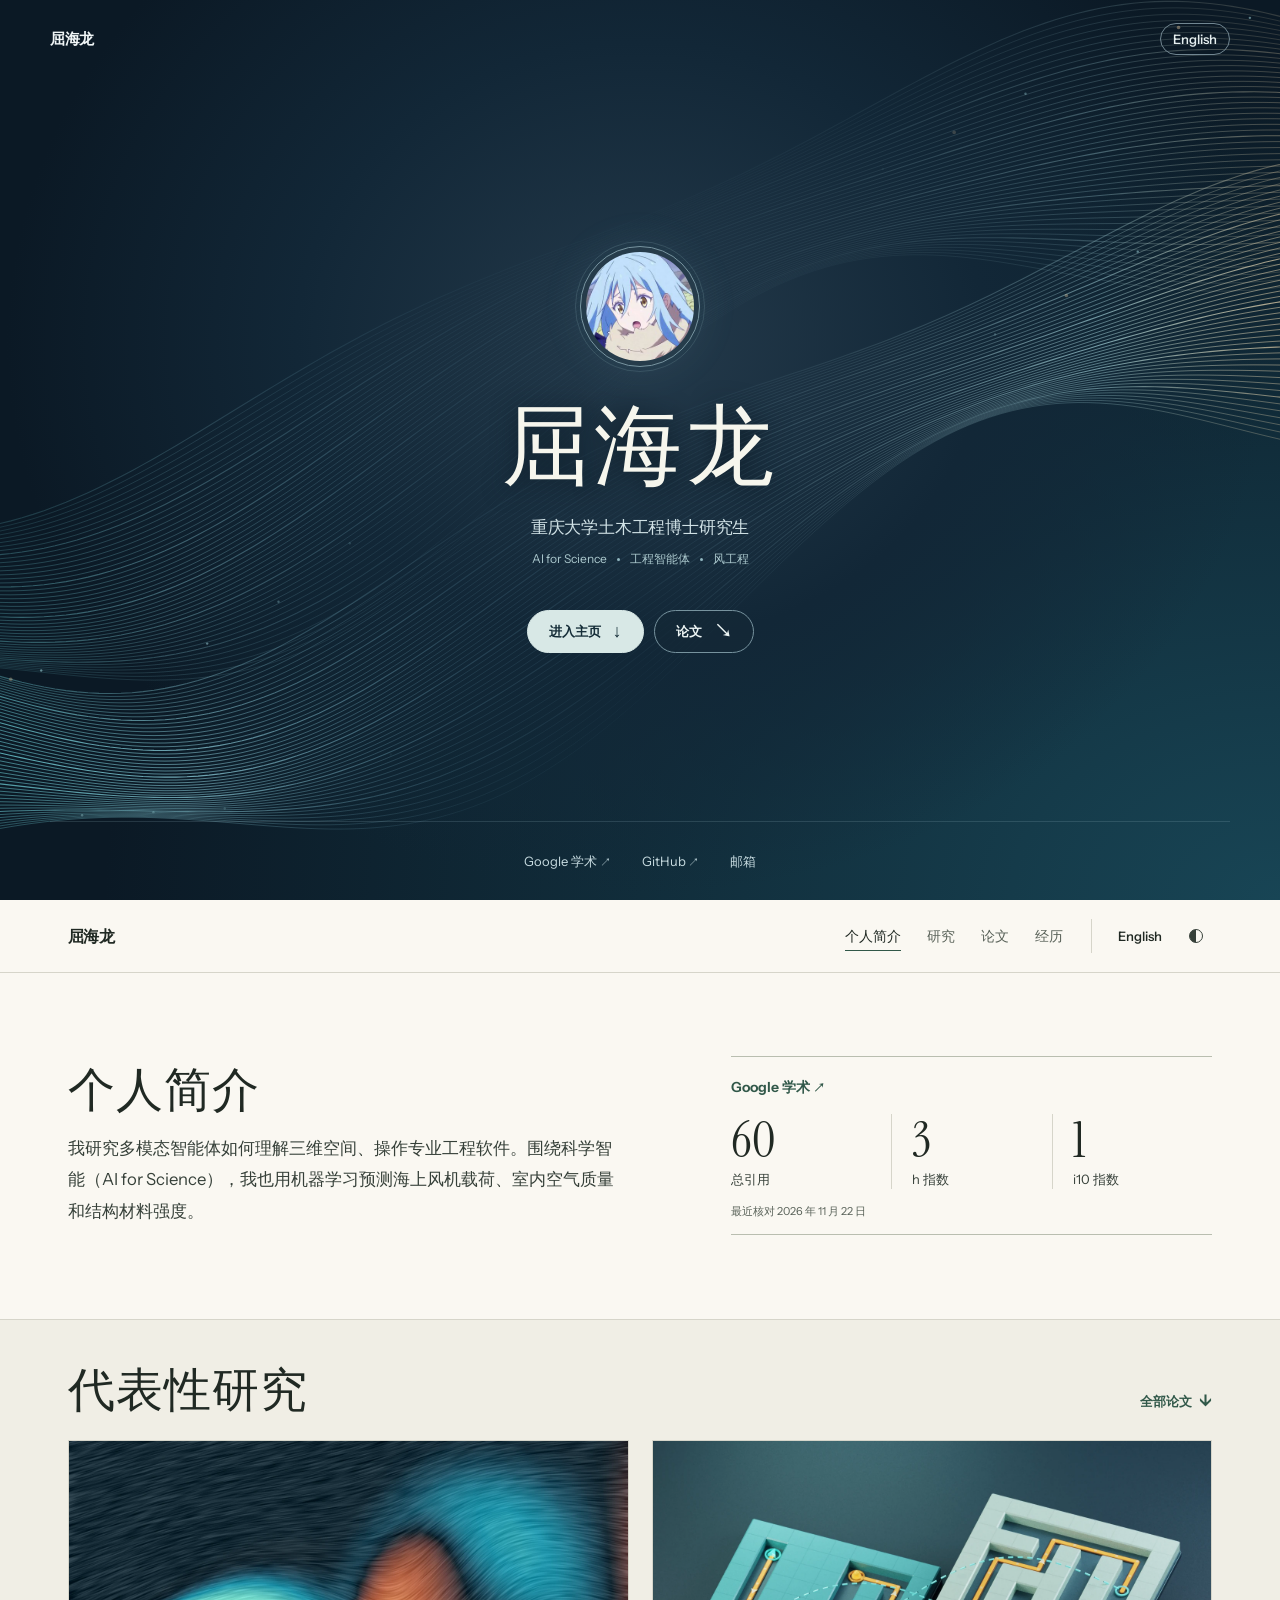
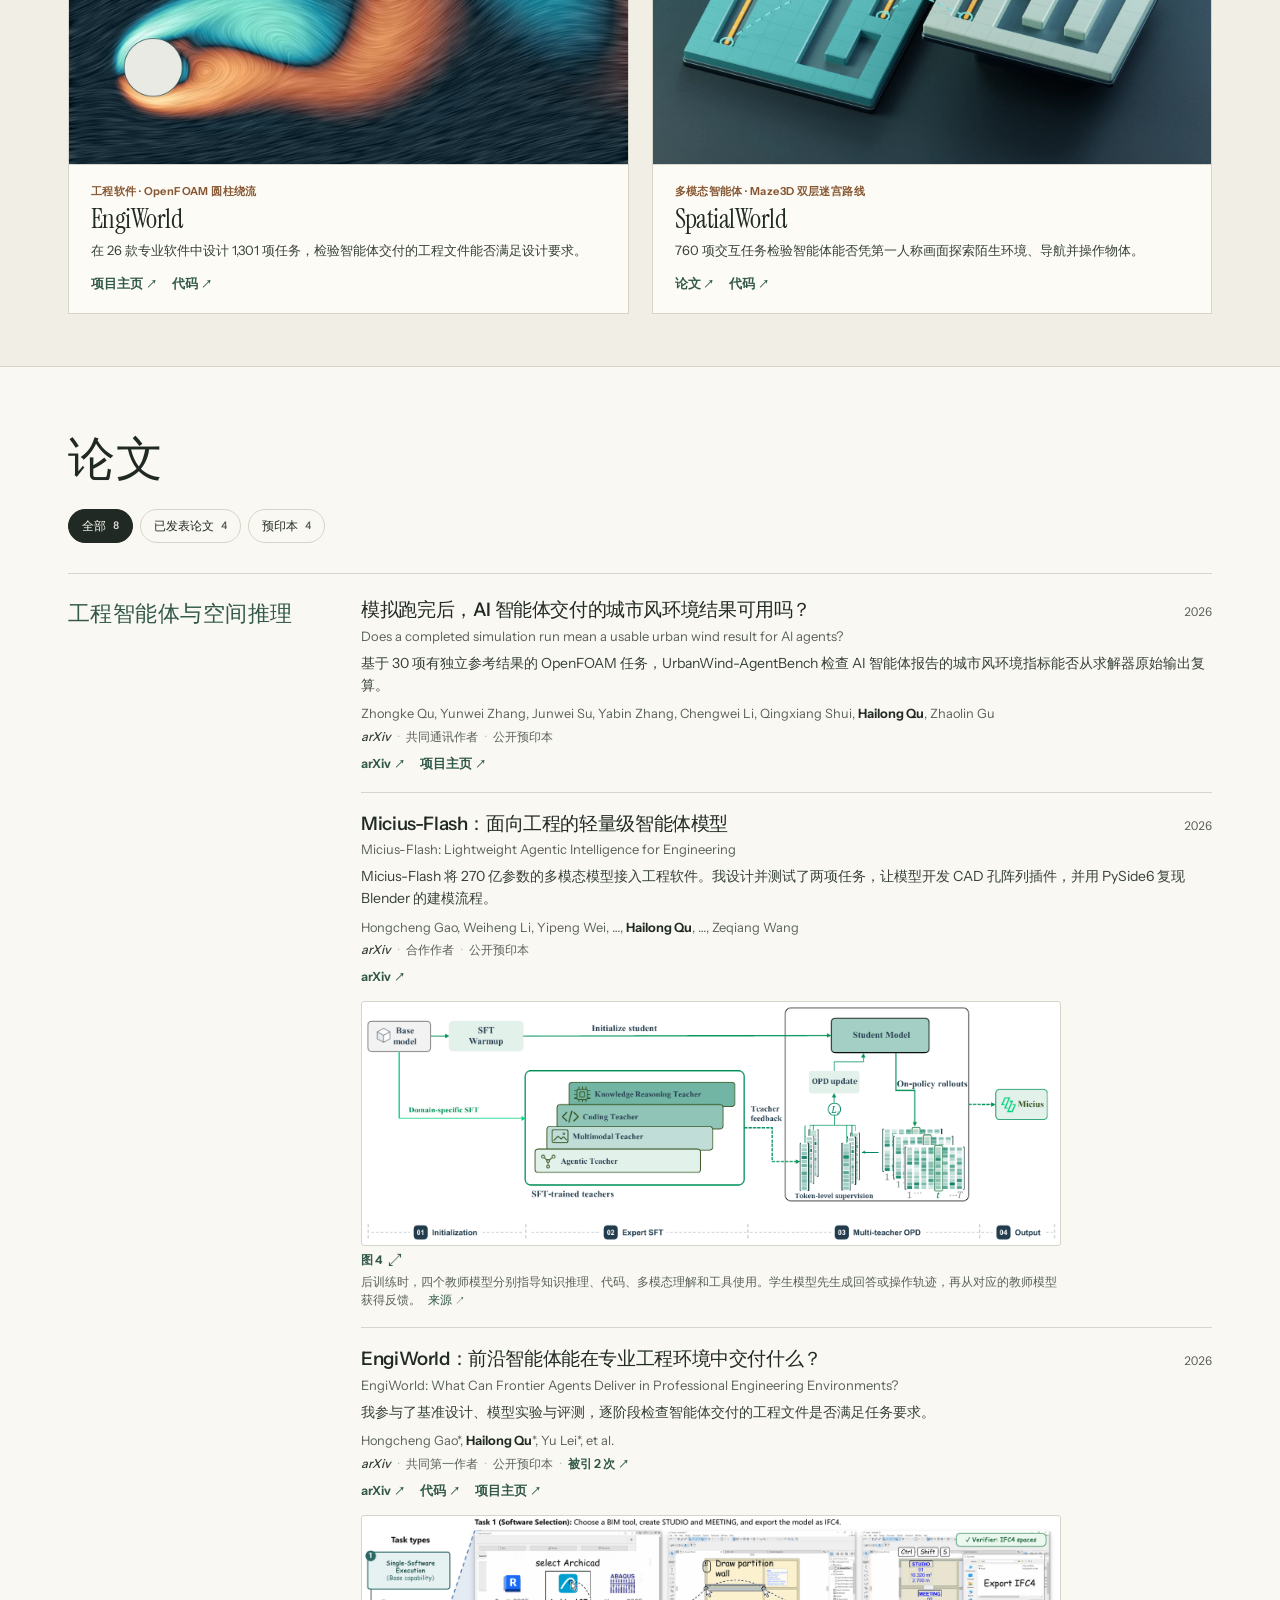
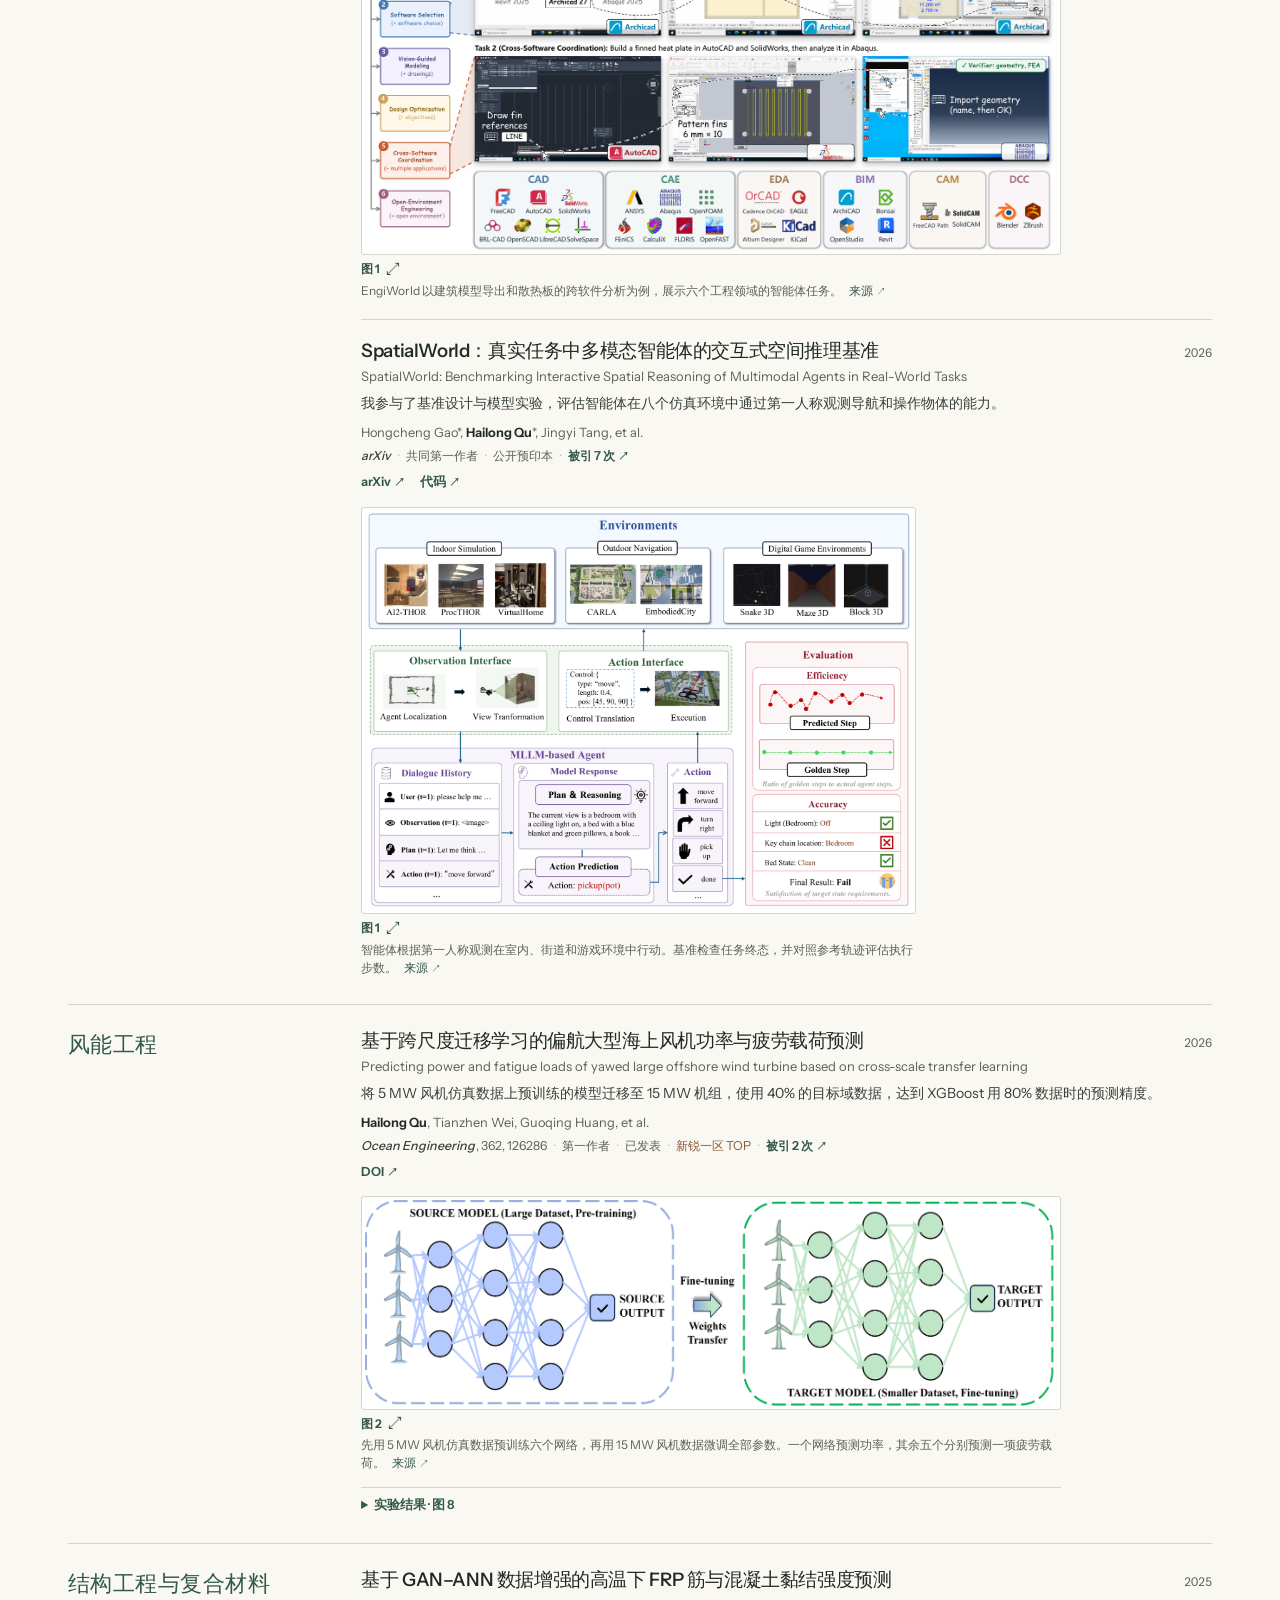
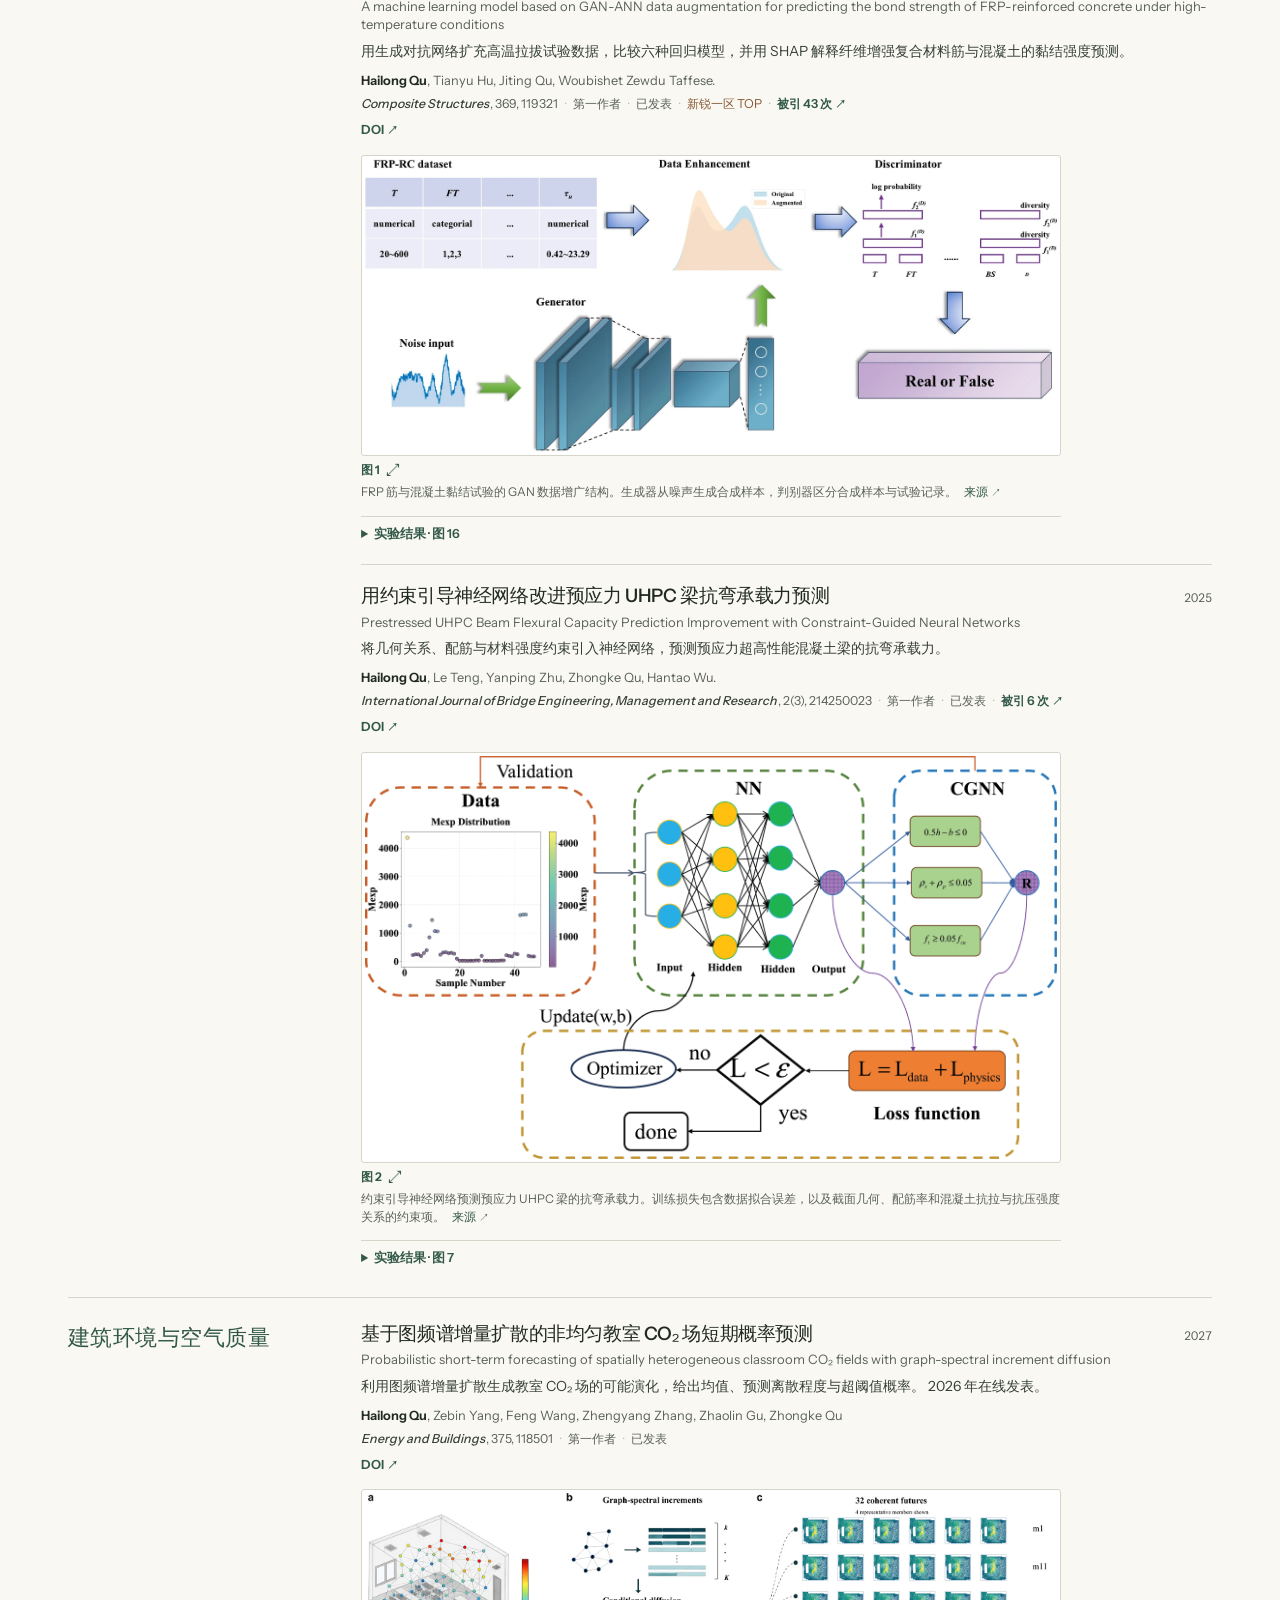
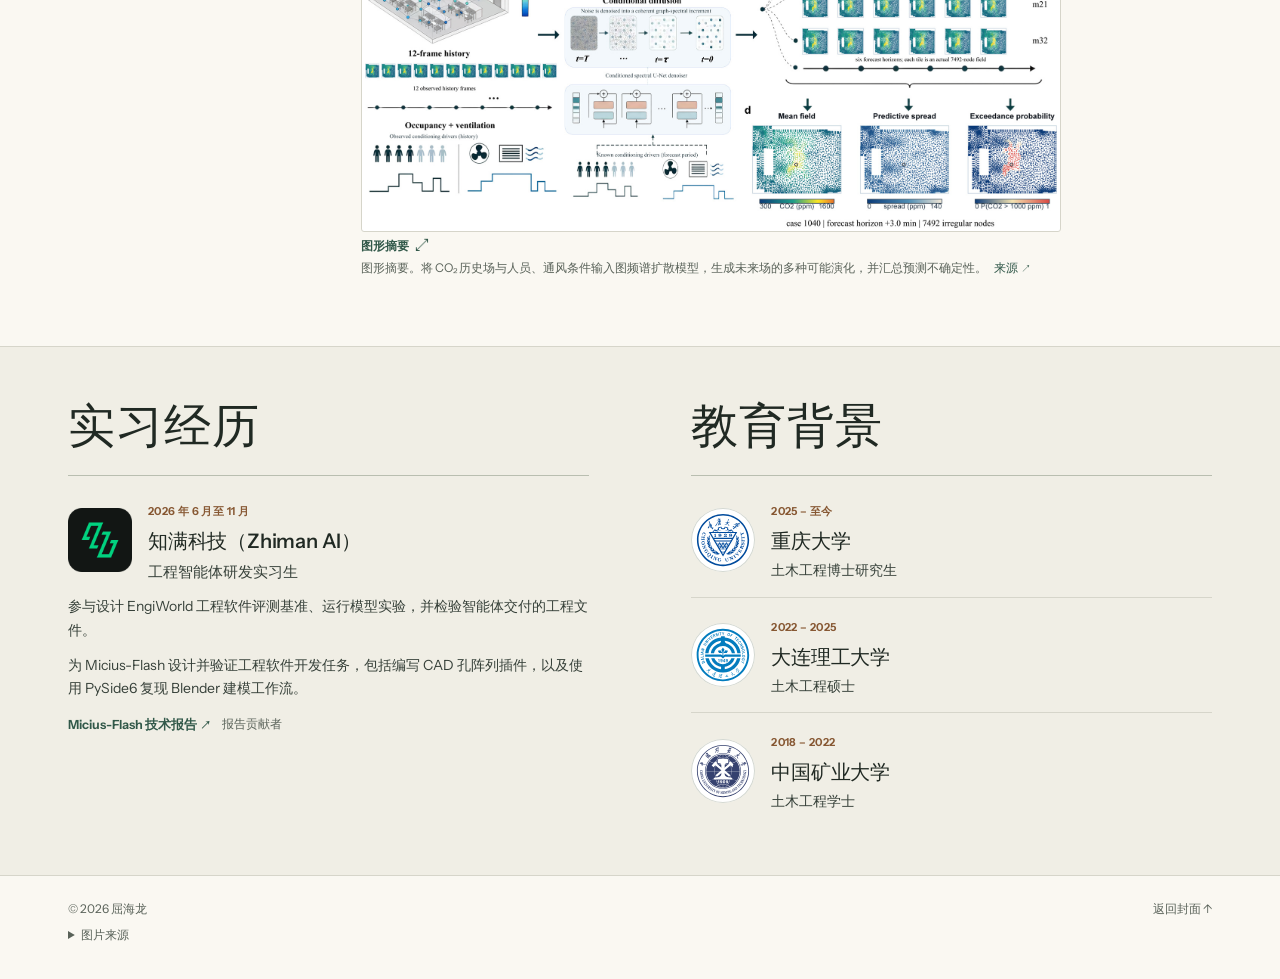
==== commit 5030f056: "Correct Google Scholar citation total after profile update" ====
--- a/zh/index.html
+++ b/zh/index.html
@@ -33,7 +33,7 @@
   <button class="menu" type="button" aria-expanded="false" aria-controls="nav"><span>菜单</span><i aria-hidden="true"></i></button></div>
 </div></div>
 <main id="main">
-<section id="about" class="overview shell" aria-labelledby="about-title"><div><h2 id="about-title">个人简介</h2><p class="bio">我研究多模态智能体如何理解三维空间、操作专业工程软件。围绕科学智能（AI for Science），我也用机器学习预测海上风机载荷、室内空气质量和结构材料强度。</p></div><aside class="scholar-metrics" aria-label="Google 学术"><a class="metrics-link" href="https://scholar.google.com/citations?user=_gNt3W8AAAAJ" target="_blank" rel="noopener noreferrer">Google 学术<span class="out" aria-hidden="true">↗</span></a><dl><div><dt>总引用</dt><dd>62</dd></div><div><dt>h 指数</dt><dd>3</dd></div><div><dt>i10 指数</dt><dd>1</dd></div></dl><p>最近核对 <time datetime="2026-11-22T08:49:45Z">2026 年 11 月 22 日</time></p></aside></section>
+<section id="about" class="overview shell" aria-labelledby="about-title"><div><h2 id="about-title">个人简介</h2><p class="bio">我研究多模态智能体如何理解三维空间、操作专业工程软件。围绕科学智能（AI for Science），我也用机器学习预测海上风机载荷、室内空气质量和结构材料强度。</p></div><aside class="scholar-metrics" aria-label="Google 学术"><a class="metrics-link" href="https://scholar.google.com/citations?user=_gNt3W8AAAAJ" target="_blank" rel="noopener noreferrer">Google 学术<span class="out" aria-hidden="true">↗</span></a><dl><div><dt>总引用</dt><dd>60</dd></div><div><dt>h 指数</dt><dd>3</dd></div><div><dt>i10 指数</dt><dd>1</dd></div></dl><p>最近核对 <time datetime="2026-11-22T09:12:28Z">2026 年 11 月 22 日</time></p></aside></section>
 <section id="research" class="band research" aria-labelledby="research-title"><div class="shell">
   <div class="section-head"><h2 id="research-title">代表性研究</h2><a class="jump" href="#publications">全部论文<span aria-hidden="true">↓</span></a></div>
   <div class="projects"><article class="project-card" id="project-engiworld">
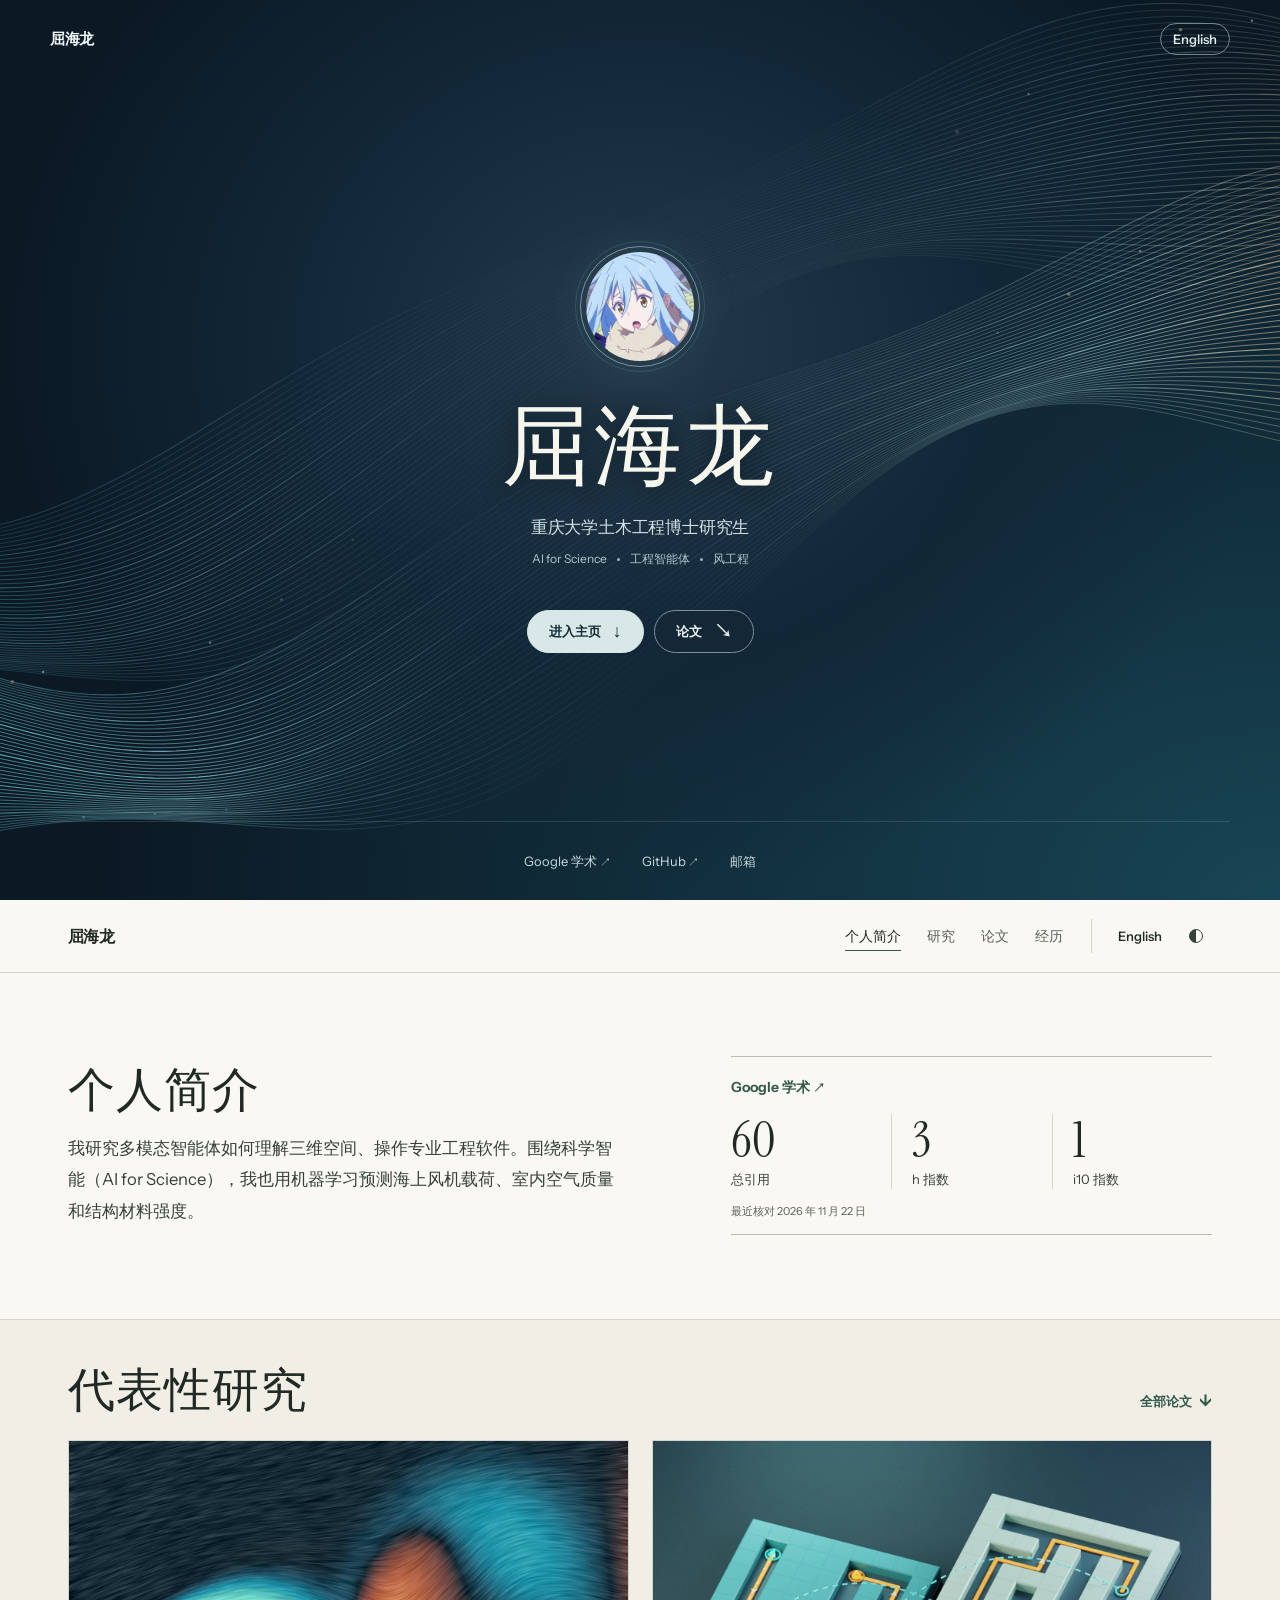
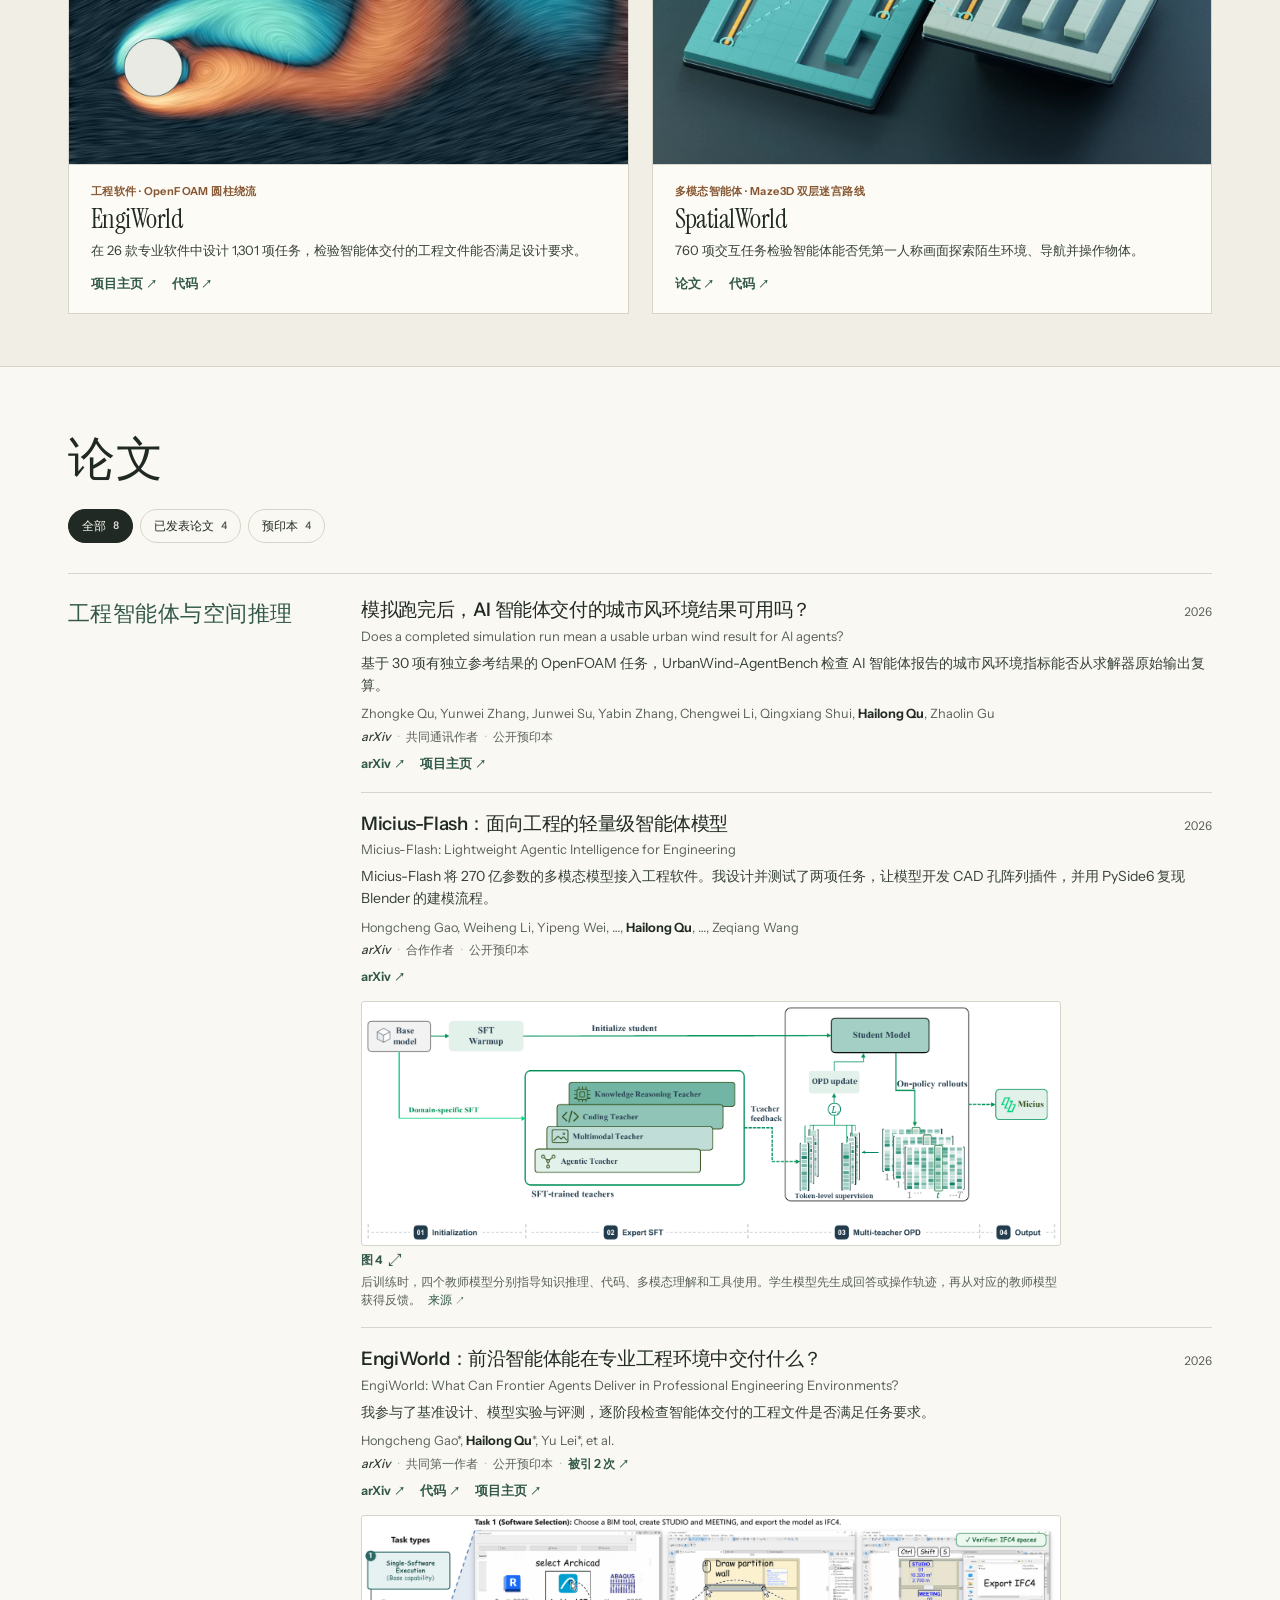
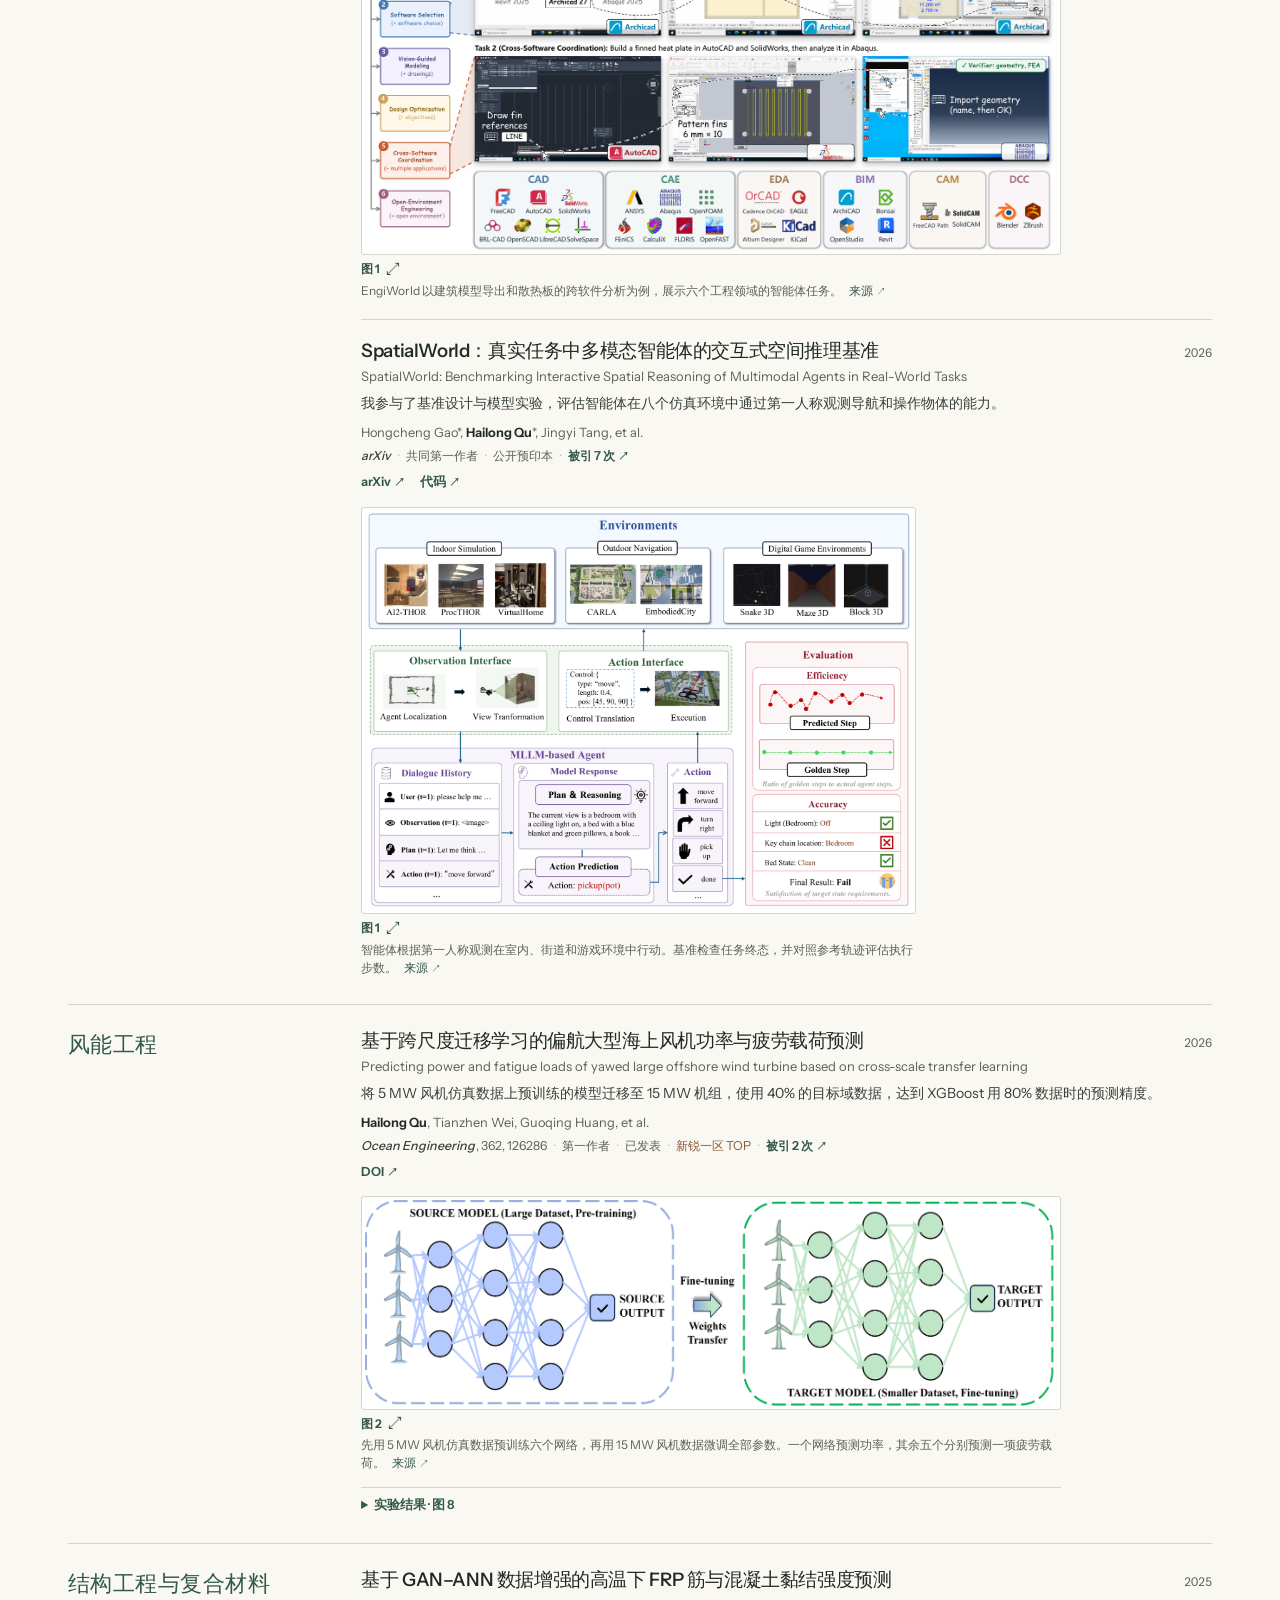
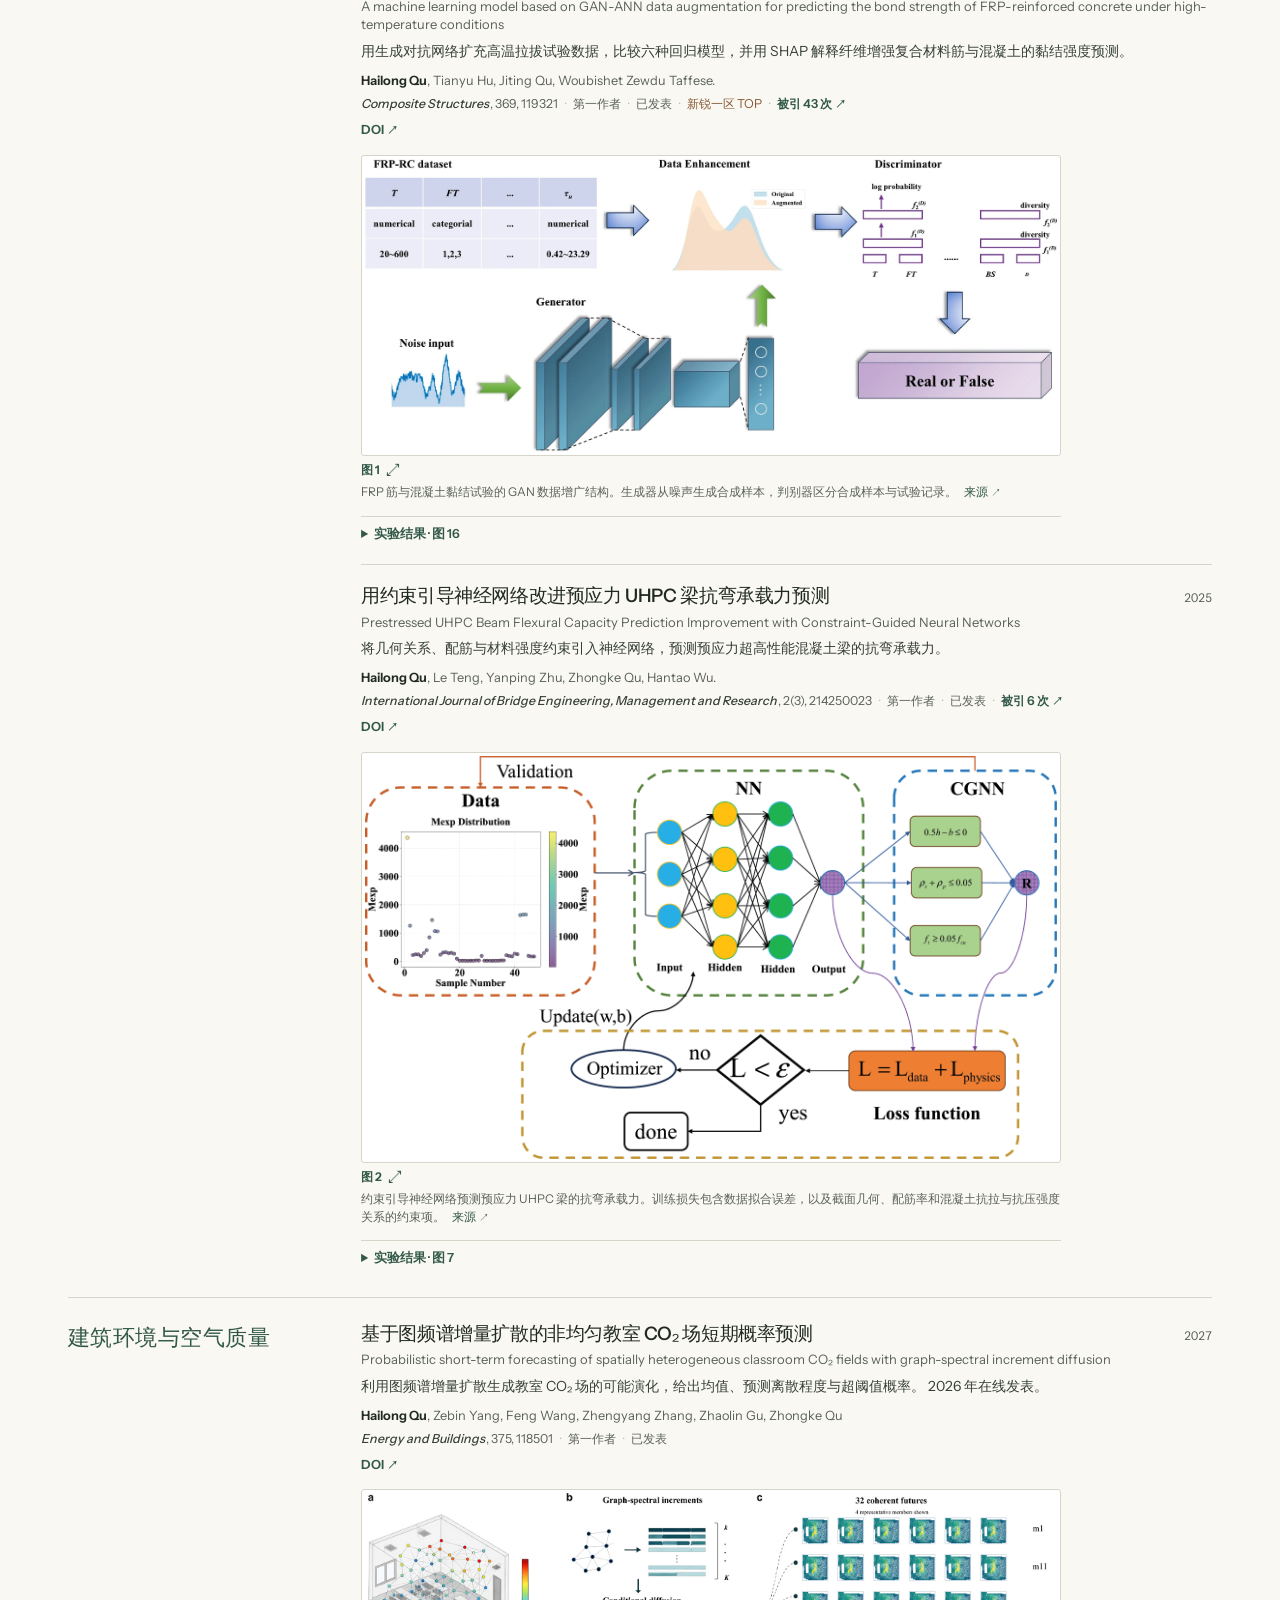
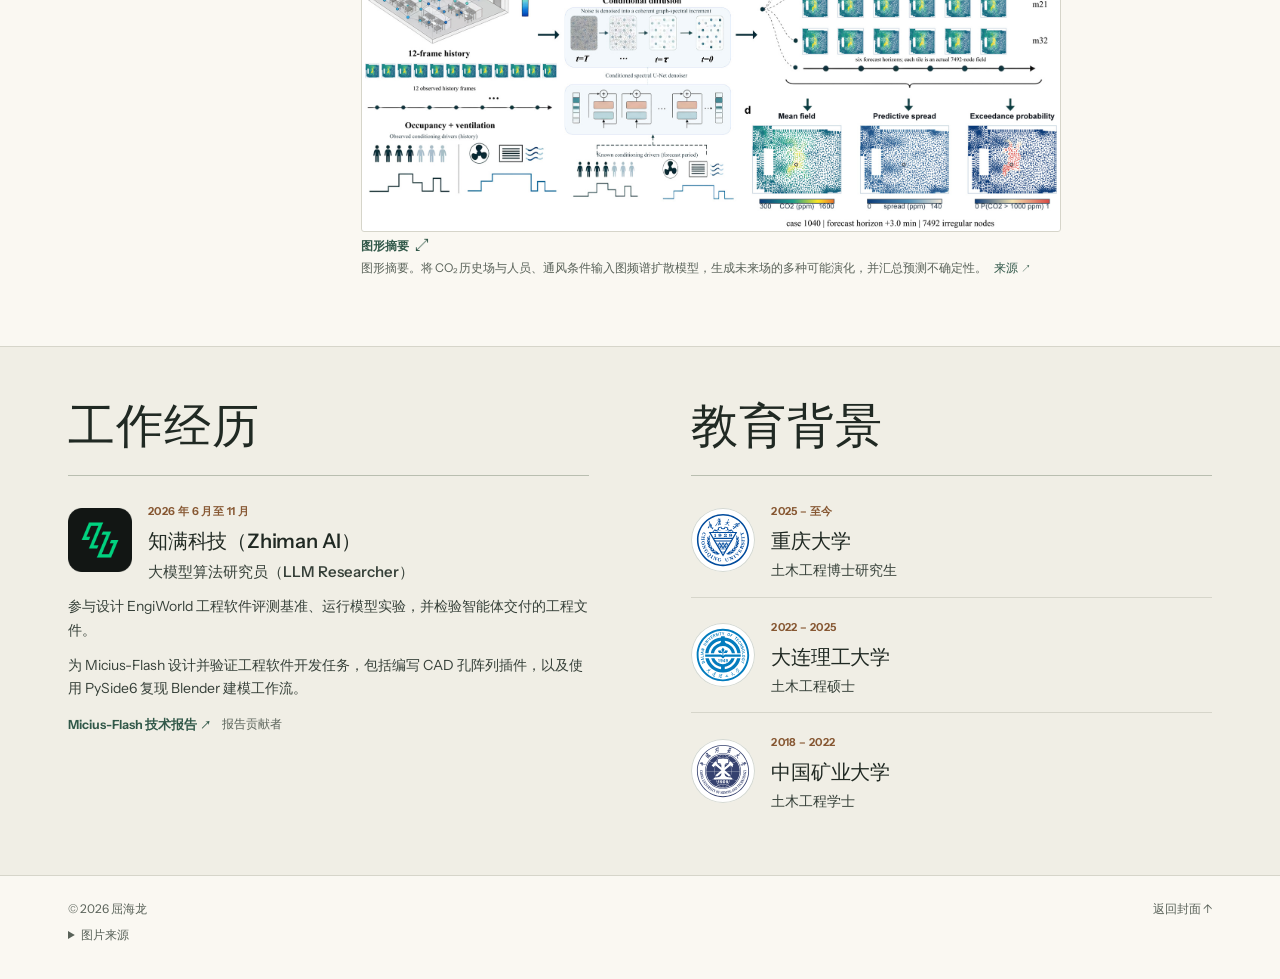
==== commit f8f4db67: "Update Zhiman AI position to LLM Researcher" ====
--- a/zh/index.html
+++ b/zh/index.html
@@ -190,12 +190,12 @@
     </article></div></section>
 </section>
 <div id="background" class="band background"><div class="shell background-grid">
-  <section id="experience" aria-labelledby="work-title"><h2 id="work-title">实习经历</h2>
+  <section id="experience" aria-labelledby="work-title"><h2 id="work-title">工作经历</h2>
     <div class="job"><div class="org-header">
       <a class="org-mark" href="https://zhiman.cn/" target="_blank" rel="noopener noreferrer" aria-label="知满科技（Zhiman AI） · 官方网站">
         <img src="/assets/media/organizations/zhiman-ai.png" width="64" height="64" alt="" loading="lazy" decoding="async">
       </a>
-      <div class="org-copy"><span class="period">2026 年 6 月至 11 月</span><h3>知满科技（Zhiman AI）</h3><p class="org-role">工程智能体研发实习生</p></div>
+      <div class="org-copy"><span class="period">2026 年 6 月至 11 月</span><h3>知满科技（Zhiman AI）</h3><p class="org-role">大模型算法研究员（LLM Researcher）</p></div>
     </div>
       <p>参与设计 EngiWorld 工程软件评测基准、运行模型实验，并检验智能体交付的工程文件。</p><p>为 Micius-Flash 设计并验证工程软件开发任务，包括编写 CAD 孔阵列插件，以及使用 PySide6 复现 Blender 建模工作流。</p>
       <div class="report"><a class="text-link" href="https://zhiman.cn/research/micius/Micius-Flash-Preview-Technical-Report.pdf" target="_blank" rel="noopener noreferrer">Micius-Flash 技术报告<span class="out" aria-hidden="true">↗</span></a><span>报告贡献者</span></div></div>
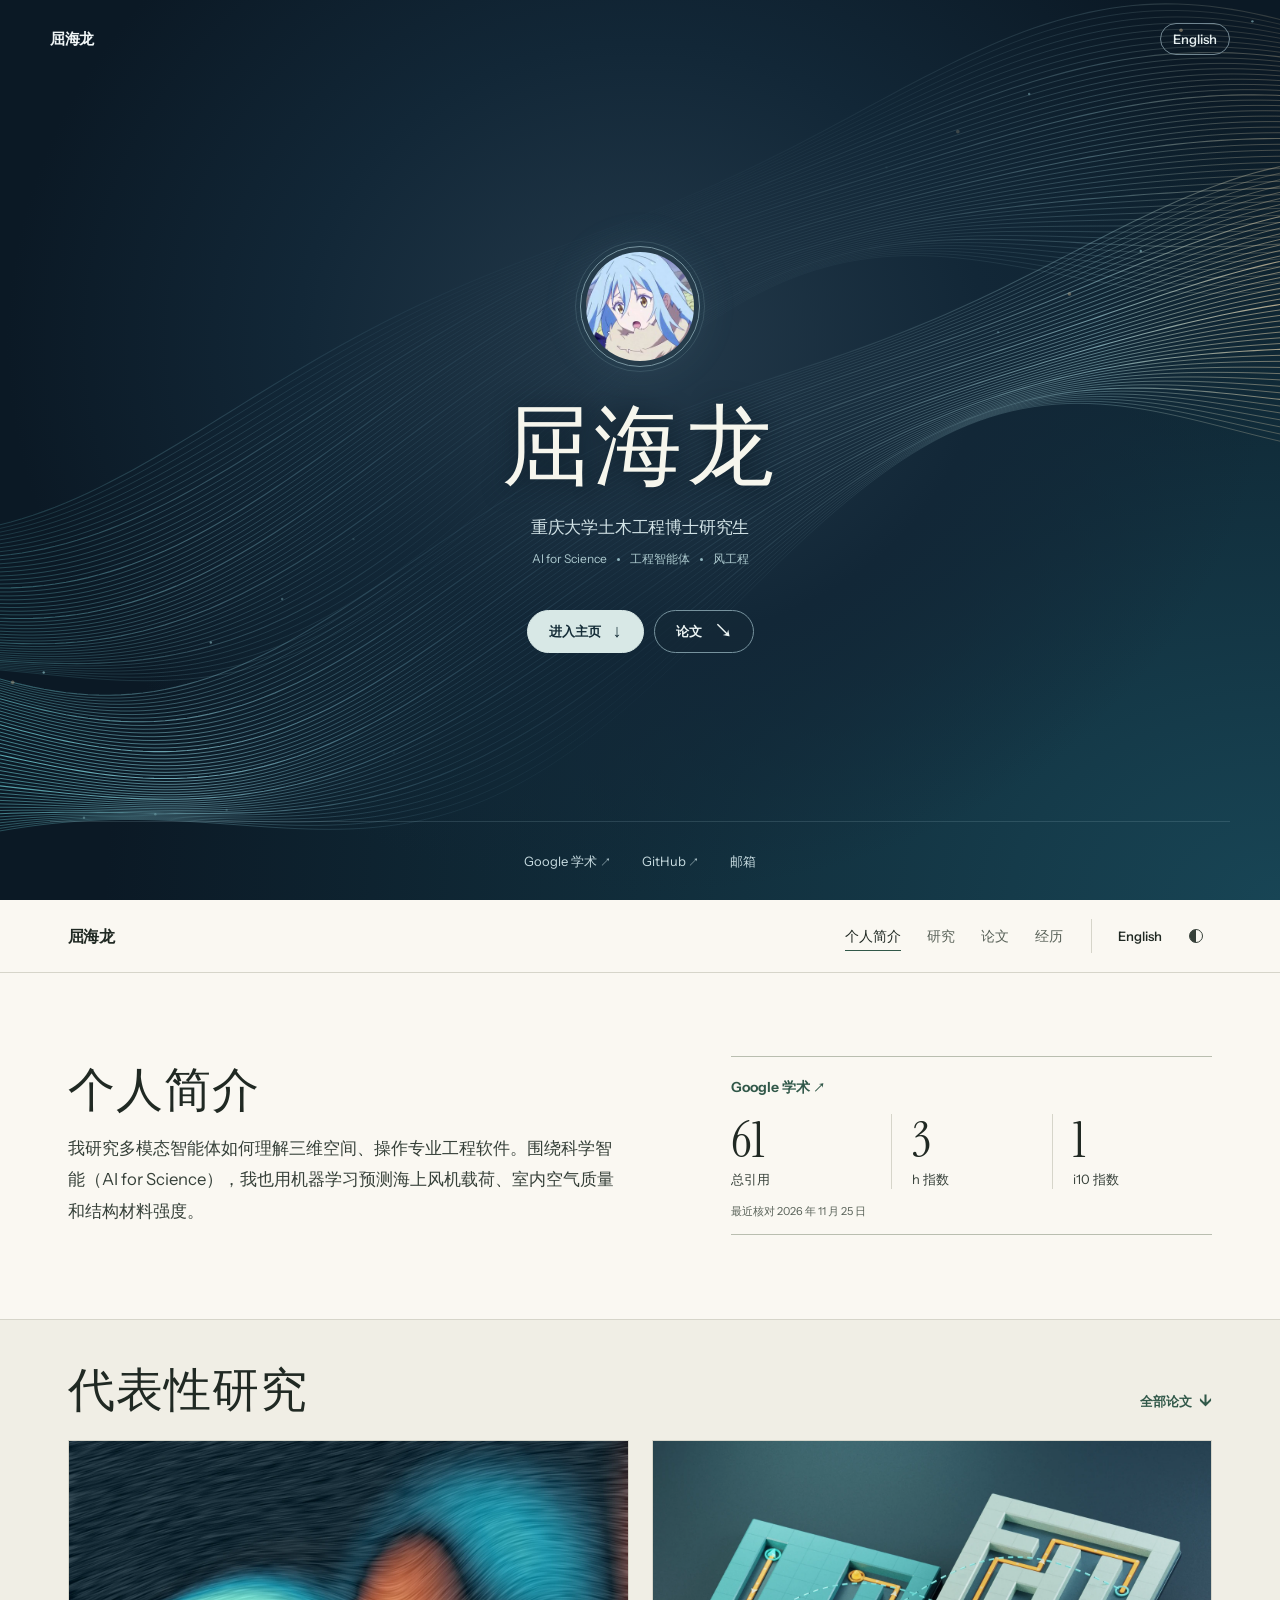
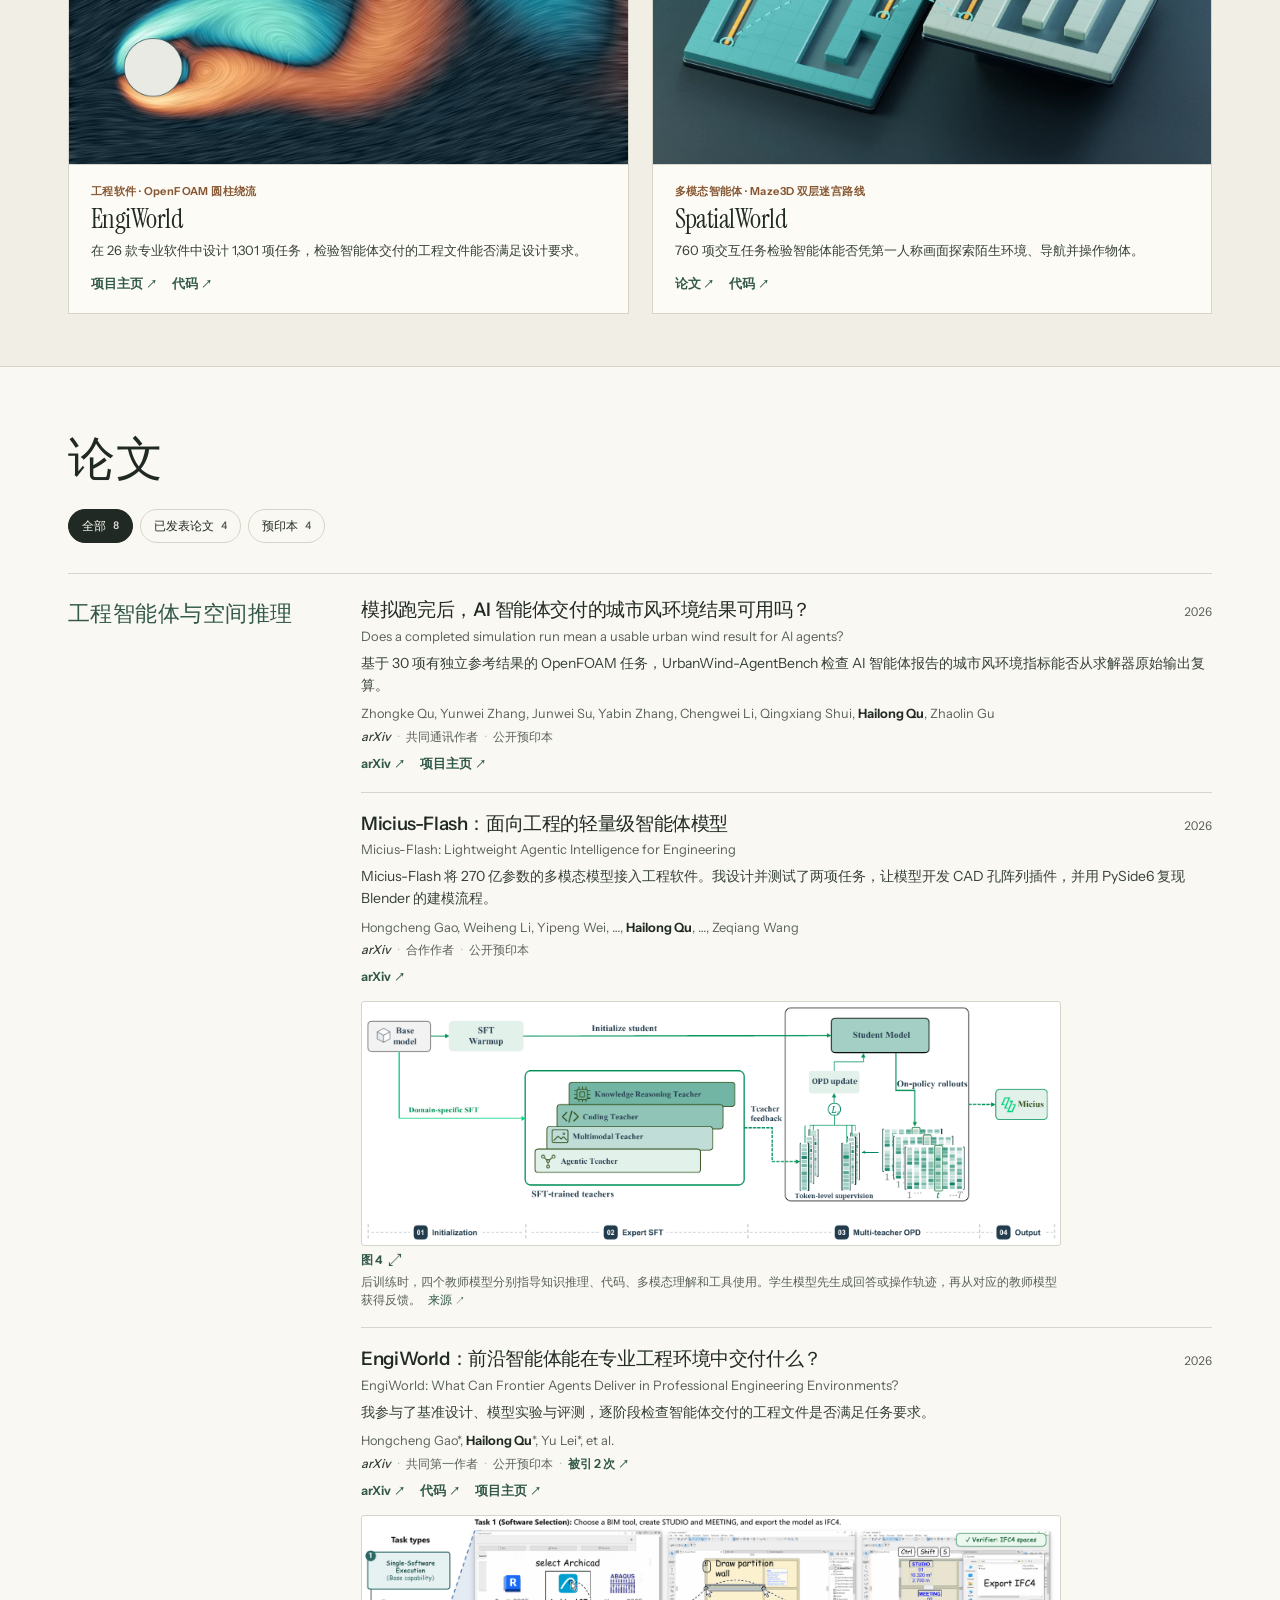
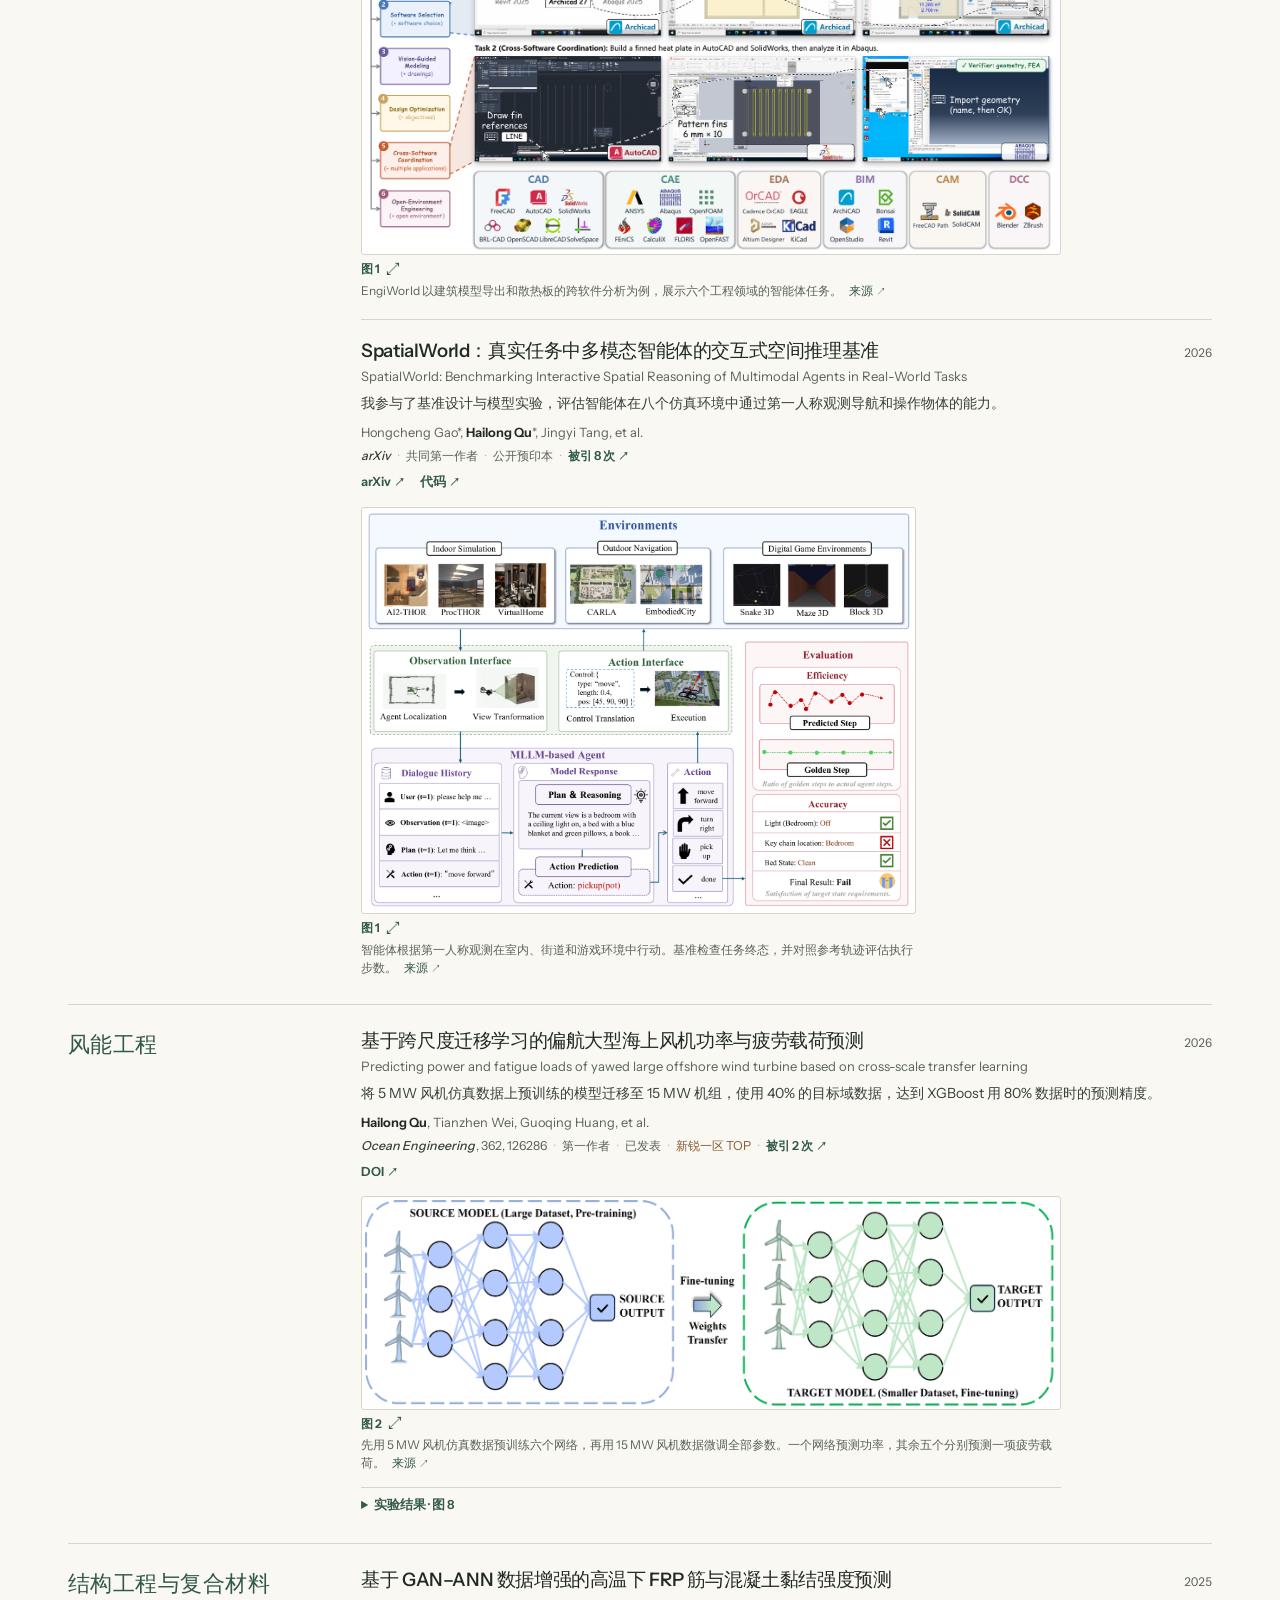
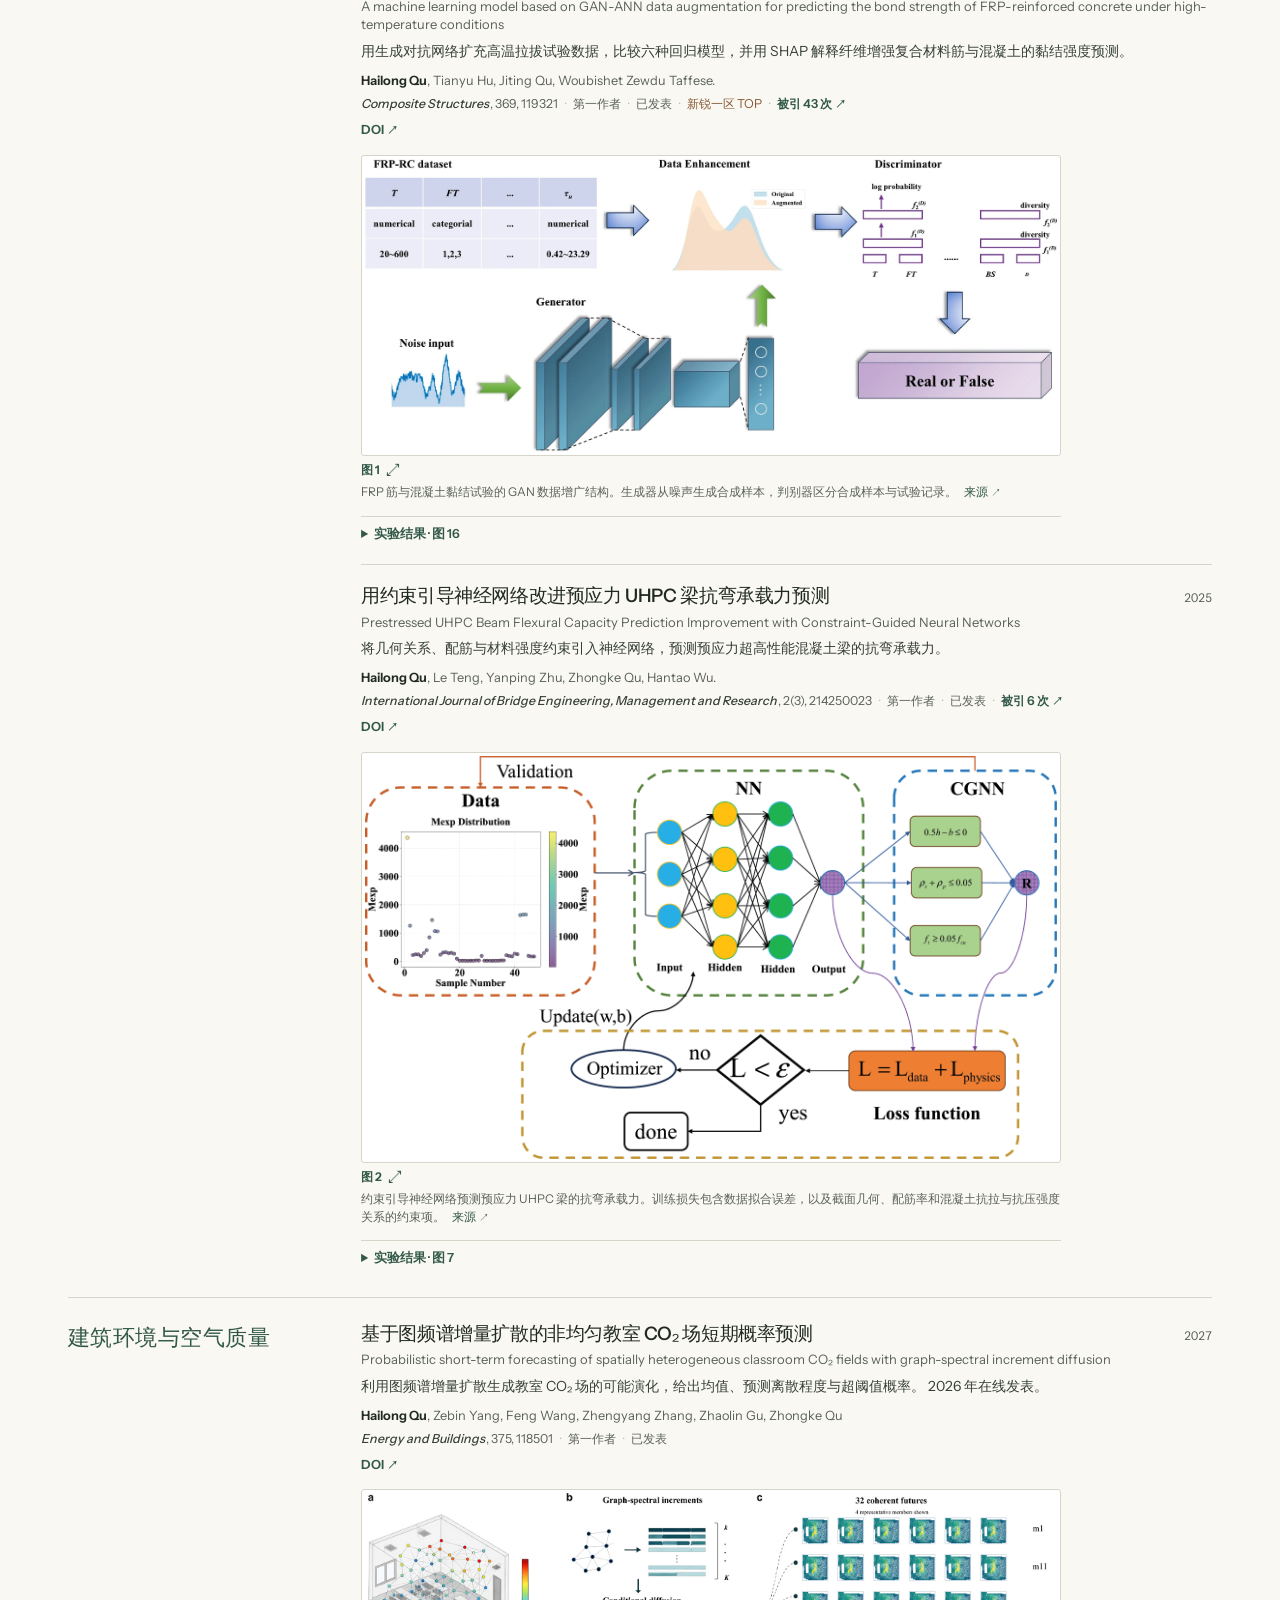
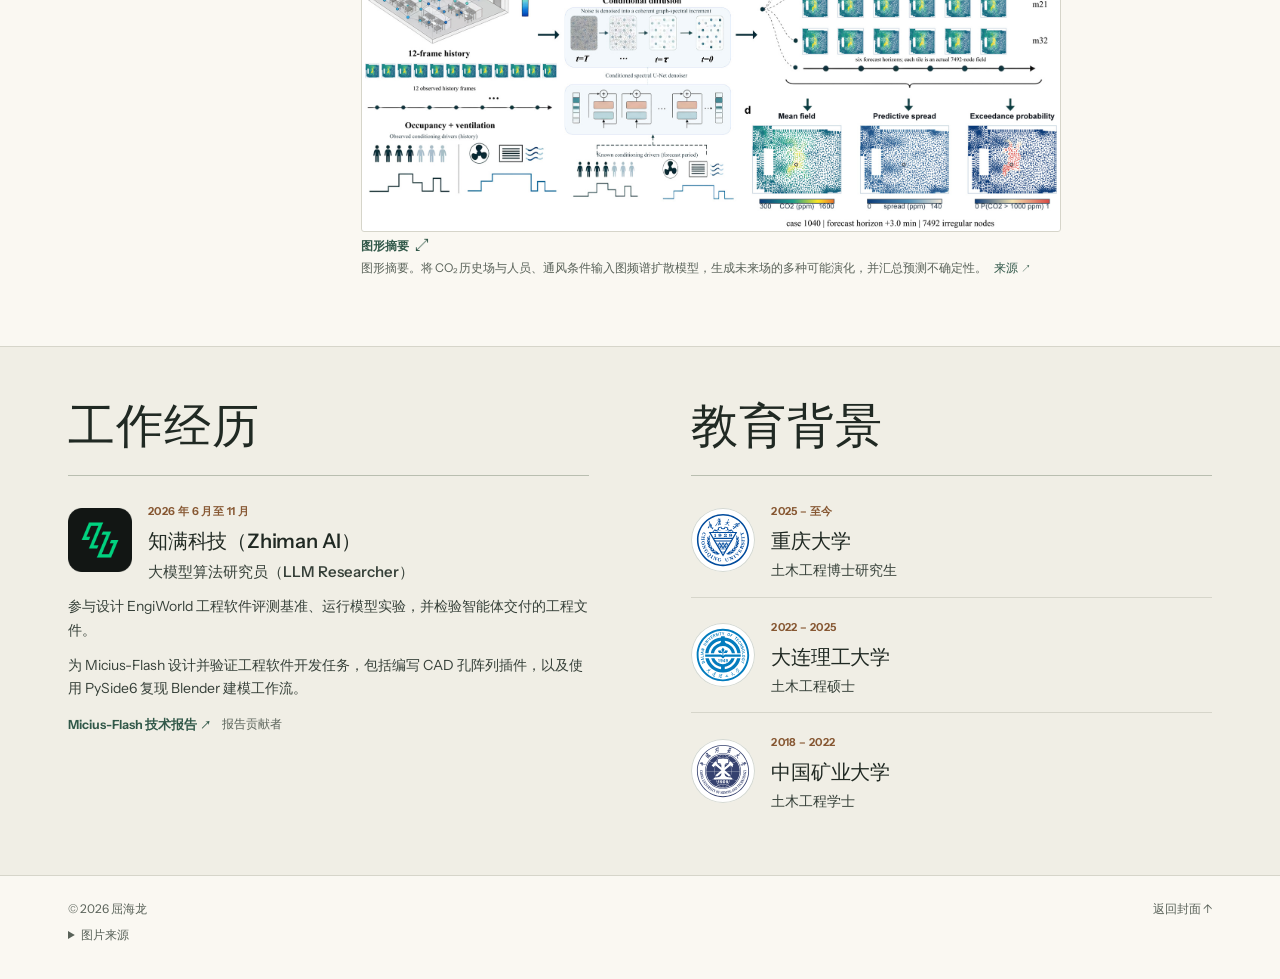
==== commit 5ed652a1: "Refresh Google Scholar citations and verified public publications" ====
--- a/zh/index.html
+++ b/zh/index.html
@@ -33,7 +33,7 @@
   <button class="menu" type="button" aria-expanded="false" aria-controls="nav"><span>菜单</span><i aria-hidden="true"></i></button></div>
 </div></div>
 <main id="main">
-<section id="about" class="overview shell" aria-labelledby="about-title"><div><h2 id="about-title">个人简介</h2><p class="bio">我研究多模态智能体如何理解三维空间、操作专业工程软件。围绕科学智能（AI for Science），我也用机器学习预测海上风机载荷、室内空气质量和结构材料强度。</p></div><aside class="scholar-metrics" aria-label="Google 学术"><a class="metrics-link" href="https://scholar.google.com/citations?user=_gNt3W8AAAAJ" target="_blank" rel="noopener noreferrer">Google 学术<span class="out" aria-hidden="true">↗</span></a><dl><div><dt>总引用</dt><dd>60</dd></div><div><dt>h 指数</dt><dd>3</dd></div><div><dt>i10 指数</dt><dd>1</dd></div></dl><p>最近核对 <time datetime="2026-11-22T09:12:28Z">2026 年 11 月 22 日</time></p></aside></section>
+<section id="about" class="overview shell" aria-labelledby="about-title"><div><h2 id="about-title">个人简介</h2><p class="bio">我研究多模态智能体如何理解三维空间、操作专业工程软件。围绕科学智能（AI for Science），我也用机器学习预测海上风机载荷、室内空气质量和结构材料强度。</p></div><aside class="scholar-metrics" aria-label="Google 学术"><a class="metrics-link" href="https://scholar.google.com/citations?user=_gNt3W8AAAAJ" target="_blank" rel="noopener noreferrer">Google 学术<span class="out" aria-hidden="true">↗</span></a><dl><div><dt>总引用</dt><dd>61</dd></div><div><dt>h 指数</dt><dd>3</dd></div><div><dt>i10 指数</dt><dd>1</dd></div></dl><p>最近核对 <time datetime="2026-11-25T08:42:54Z">2026 年 11 月 25 日</time></p></aside></section>
 <section id="research" class="band research" aria-labelledby="research-title"><div class="shell">
   <div class="section-head"><h2 id="research-title">代表性研究</h2><a class="jump" href="#publications">全部论文<span aria-hidden="true">↓</span></a></div>
   <div class="projects"><article class="project-card" id="project-engiworld">
@@ -90,7 +90,7 @@
     </article><article class="paper" id="paper-spatialworld" data-status="preprint">
       <div class="paper-title"><h4>SpatialWorld：真实任务中多模态智能体的交互式空间推理基准</h4><time class="paper-year">2026</time></div><p class="original-title" lang="en">SpatialWorld: Benchmarking Interactive Spatial Reasoning of Multimodal Agents in Real-World Tasks</p>
       <p class="paper-note">我参与了基准设计与模型实验，评估智能体在八个仿真环境中通过第一人称观测导航和操作物体的能力。</p><p class="authors" lang="en">Hongcheng Gao*, <strong>Hailong Qu</strong>*, Jingyi Tang, et al.</p>
-      <p class="paper-meta"><cite lang="en">arXiv</cite><span class="sep" aria-hidden="true">·</span>共同第一作者<span class="sep" aria-hidden="true">·</span>公开预印本<span class="sep" aria-hidden="true">·</span><a class="cited" href="https://scholar.google.com/scholar?cites=4801937270758037470" target="_blank" rel="noopener noreferrer">被引 7 次<span class="out" aria-hidden="true">↗</span></a></p><div class="resource-links"><a class="text-link" href="https://arxiv.org/abs/2606.09669" target="_blank" rel="noopener noreferrer">arXiv<span class="out" aria-hidden="true">↗</span></a><a class="text-link" href="https://github.com/Hongcheng-Gao/SpatialWorld" target="_blank" rel="noopener noreferrer">代码<span class="out" aria-hidden="true">↗</span></a></div>
+      <p class="paper-meta"><cite lang="en">arXiv</cite><span class="sep" aria-hidden="true">·</span>共同第一作者<span class="sep" aria-hidden="true">·</span>公开预印本<span class="sep" aria-hidden="true">·</span><a class="cited" href="https://scholar.google.com/scholar?cites=4801937270758037470" target="_blank" rel="noopener noreferrer">被引 8 次<span class="out" aria-hidden="true">↗</span></a></p><div class="resource-links"><a class="text-link" href="https://arxiv.org/abs/2606.09669" target="_blank" rel="noopener noreferrer">arXiv<span class="out" aria-hidden="true">↗</span></a><a class="text-link" href="https://github.com/Hongcheng-Gao/SpatialWorld" target="_blank" rel="noopener noreferrer">代码<span class="out" aria-hidden="true">↗</span></a></div>
       <div class="figure-grid"><figure id="figure-spatialworld-fig1" class="paper-figure" style="--figure-ratio:1.36842105">
         <a class="figure-open" href="/assets/media/papers/spatialworld-fig1.webp" data-figure data-credit="Gao, Qu et al. (2026) · CC BY 4.0" data-license="https://creativecommons.org/licenses/by/4.0/" aria-label="放大 · 图 1 · 智能体根据第一人称观测在室内、街道和游戏环境中行动。基准检查任务终态，并对照参考轨迹评估执行步数。">
           <span class="figure-mat"><span class="figure-frame" style="--image-width:104.302477%;--image-left:-2.216428%;--image-top:-3.568243%;">
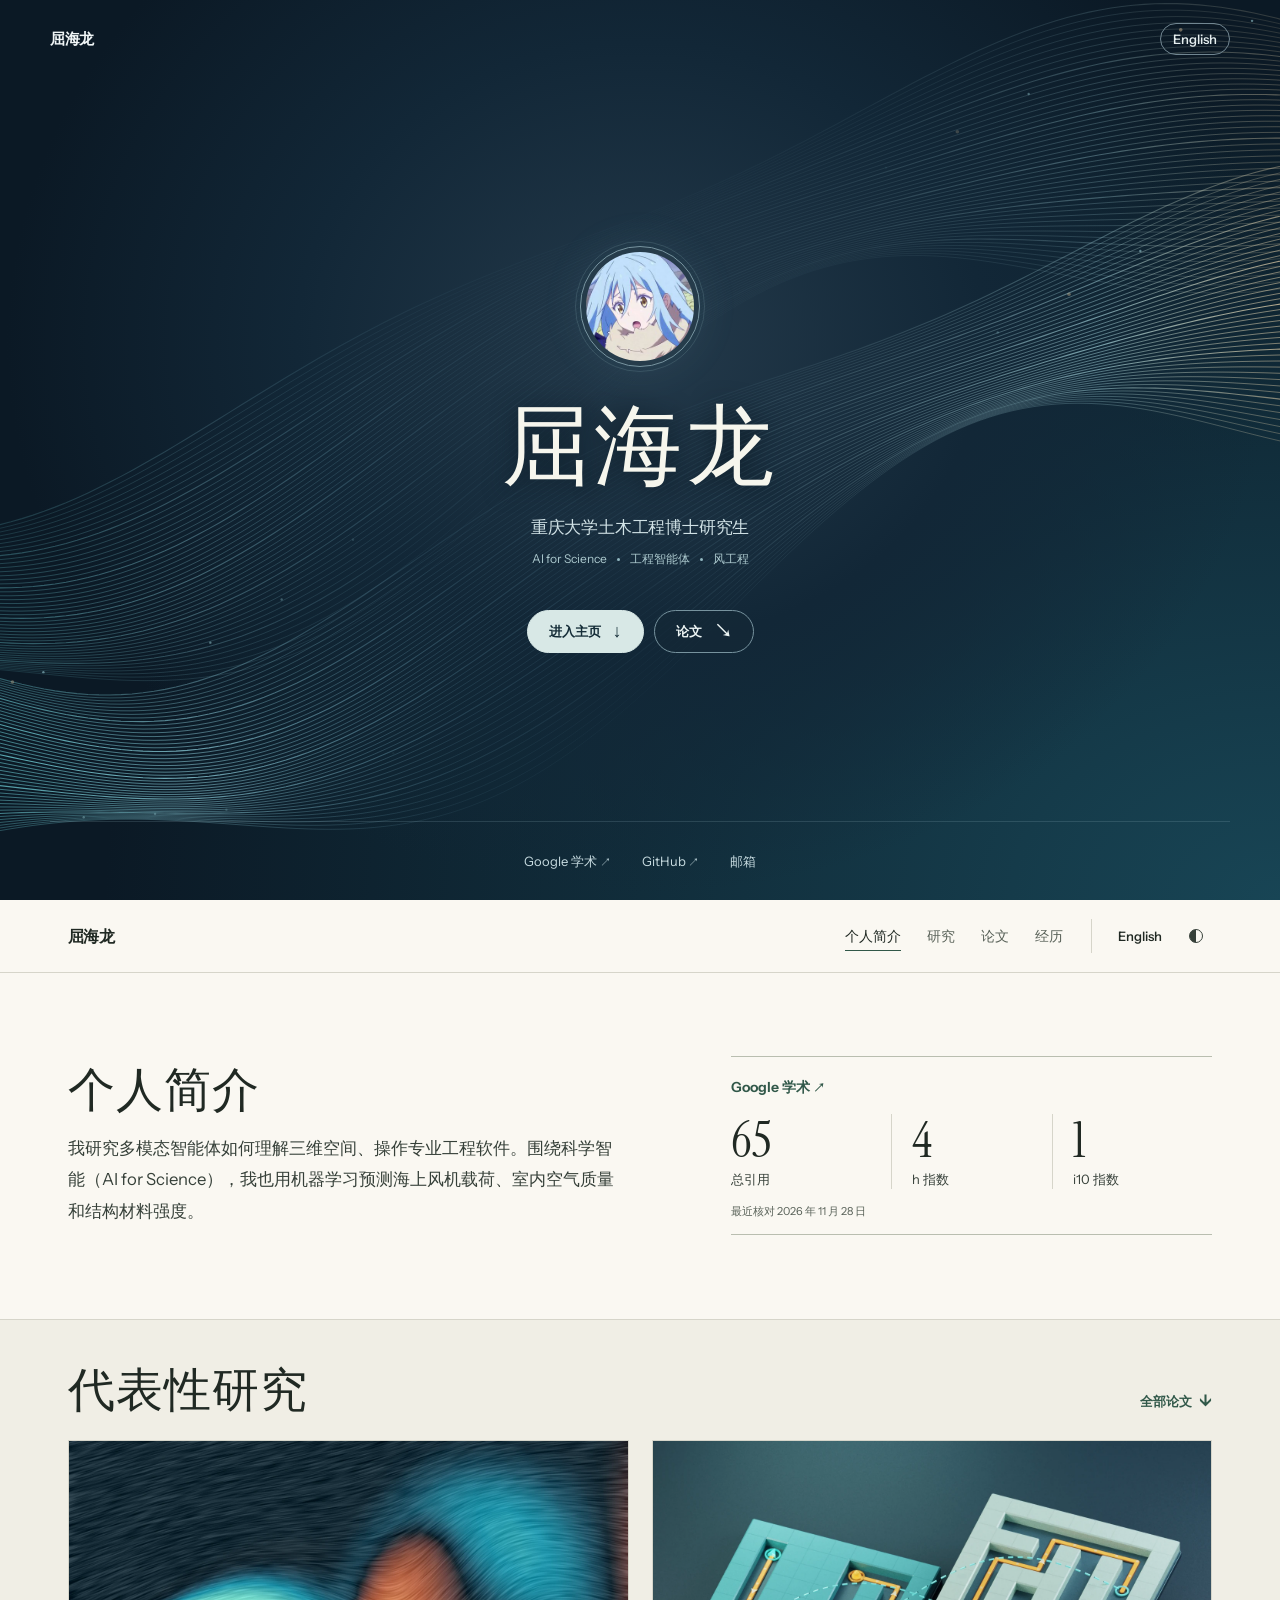
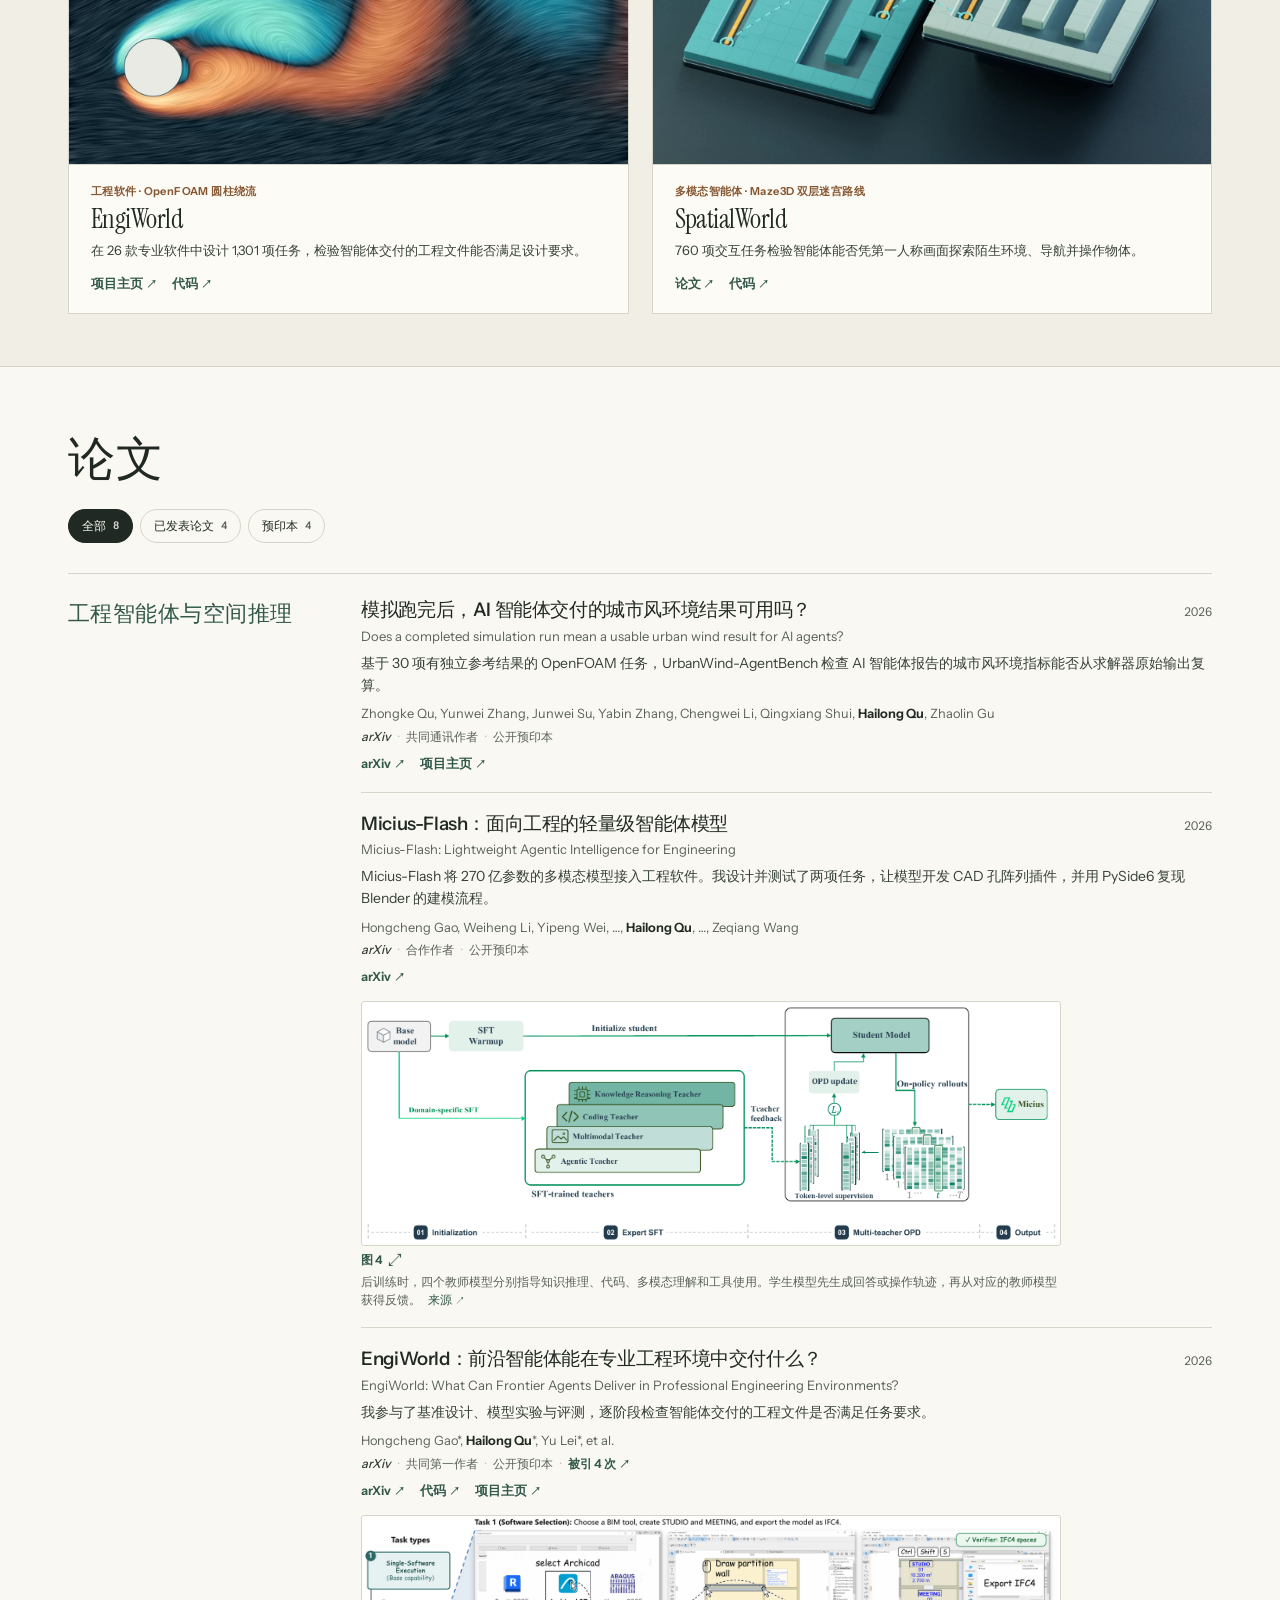
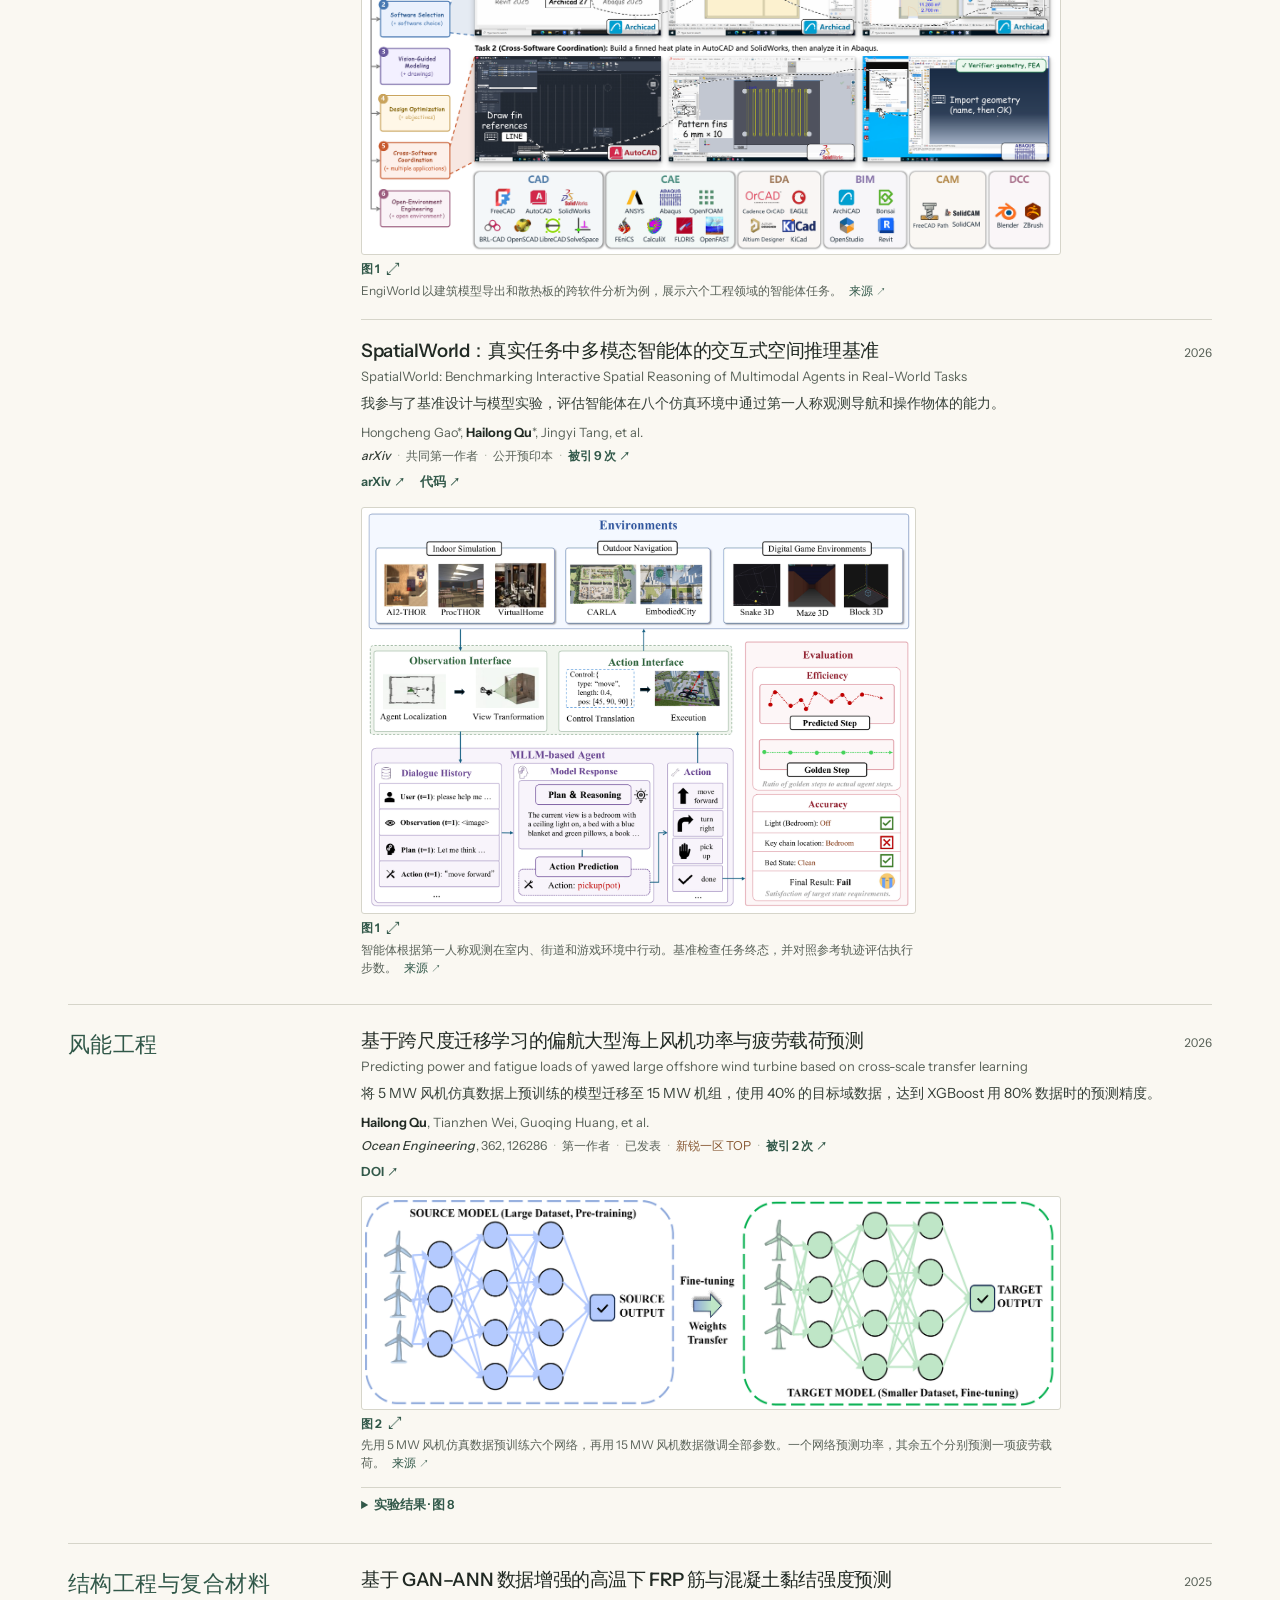
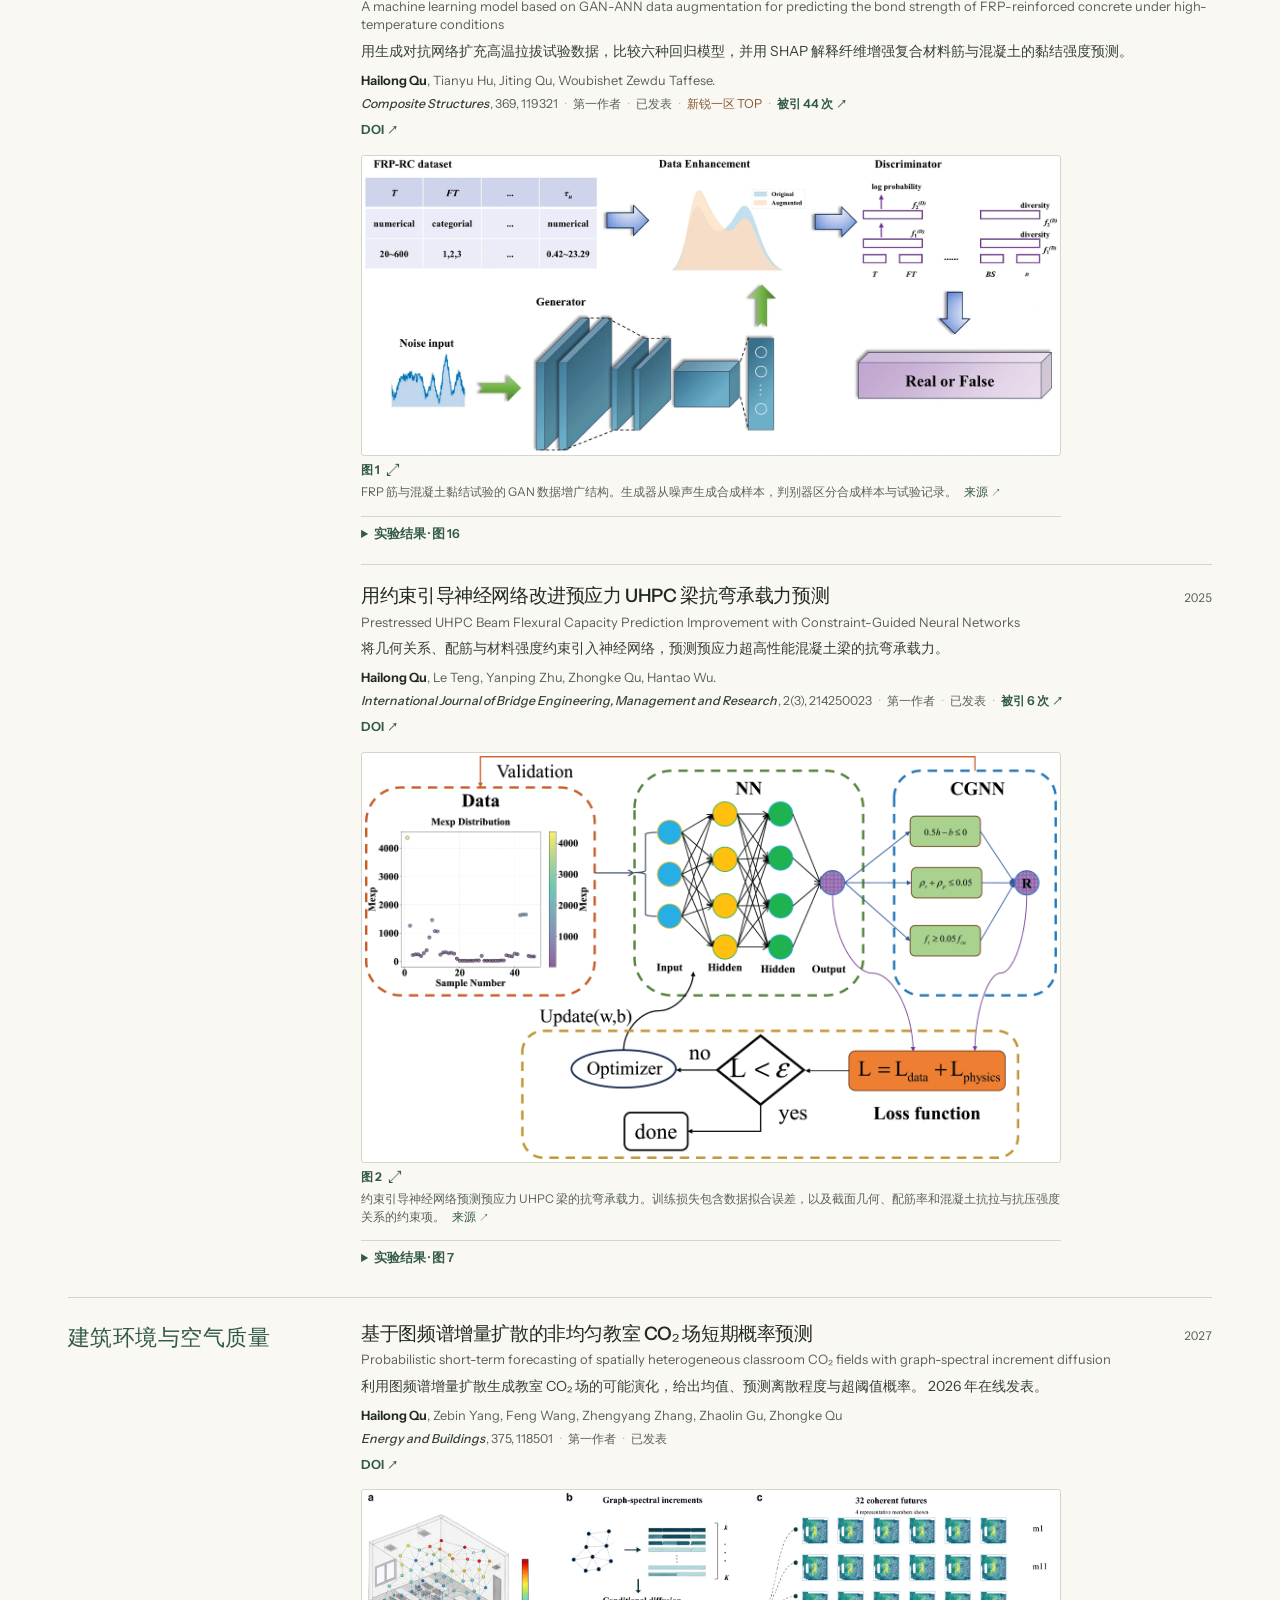
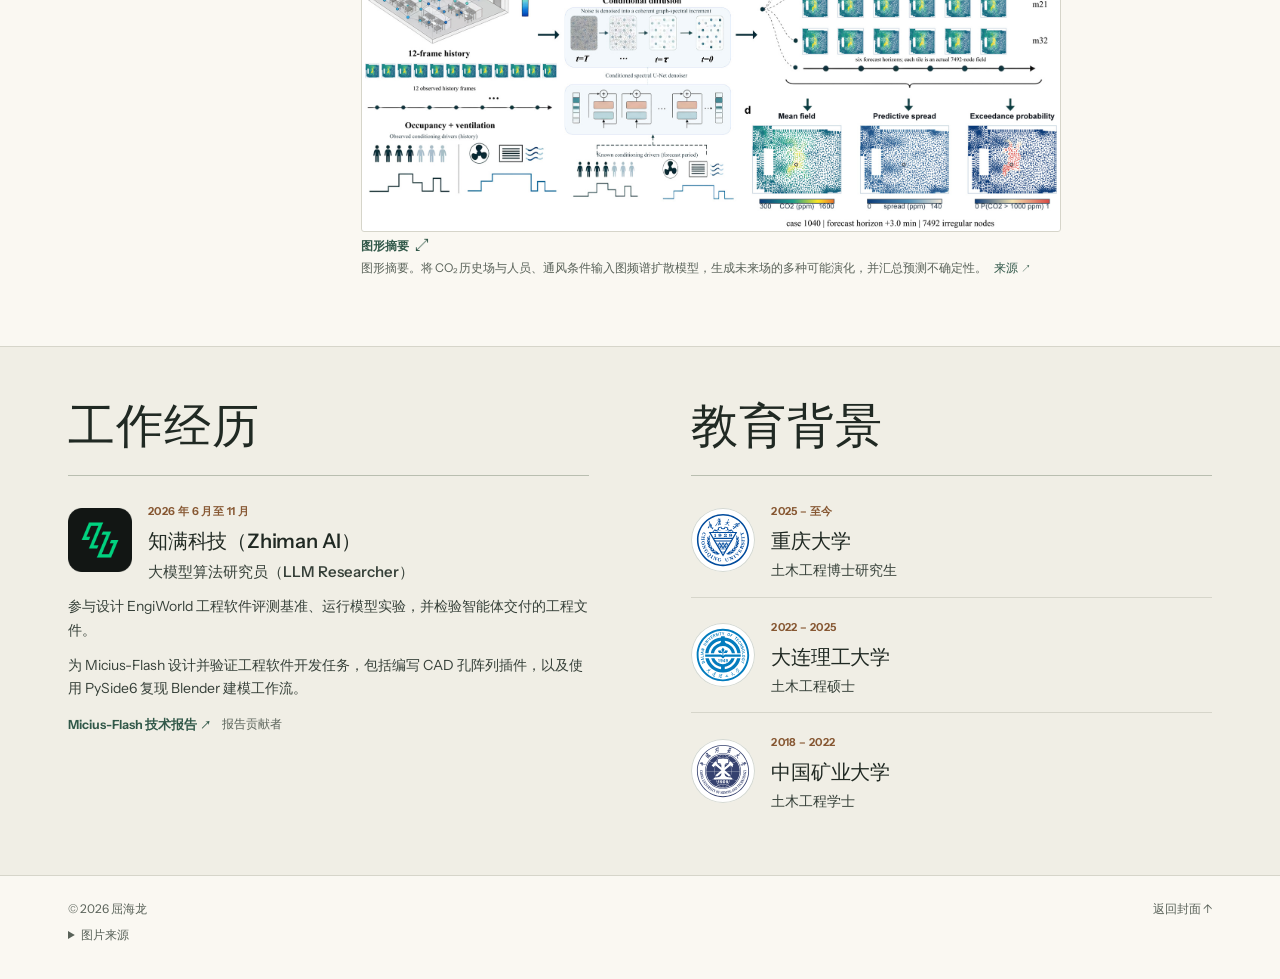
==== commit 1d6331c6: "Refresh Google Scholar citation metrics" ====
--- a/zh/index.html
+++ b/zh/index.html
@@ -33,7 +33,7 @@
   <button class="menu" type="button" aria-expanded="false" aria-controls="nav"><span>菜单</span><i aria-hidden="true"></i></button></div>
 </div></div>
 <main id="main">
-<section id="about" class="overview shell" aria-labelledby="about-title"><div><h2 id="about-title">个人简介</h2><p class="bio">我研究多模态智能体如何理解三维空间、操作专业工程软件。围绕科学智能（AI for Science），我也用机器学习预测海上风机载荷、室内空气质量和结构材料强度。</p></div><aside class="scholar-metrics" aria-label="Google 学术"><a class="metrics-link" href="https://scholar.google.com/citations?user=_gNt3W8AAAAJ" target="_blank" rel="noopener noreferrer">Google 学术<span class="out" aria-hidden="true">↗</span></a><dl><div><dt>总引用</dt><dd>61</dd></div><div><dt>h 指数</dt><dd>3</dd></div><div><dt>i10 指数</dt><dd>1</dd></div></dl><p>最近核对 <time datetime="2026-11-25T08:42:54Z">2026 年 11 月 25 日</time></p></aside></section>
+<section id="about" class="overview shell" aria-labelledby="about-title"><div><h2 id="about-title">个人简介</h2><p class="bio">我研究多模态智能体如何理解三维空间、操作专业工程软件。围绕科学智能（AI for Science），我也用机器学习预测海上风机载荷、室内空气质量和结构材料强度。</p></div><aside class="scholar-metrics" aria-label="Google 学术"><a class="metrics-link" href="https://scholar.google.com/citations?user=_gNt3W8AAAAJ" target="_blank" rel="noopener noreferrer">Google 学术<span class="out" aria-hidden="true">↗</span></a><dl><div><dt>总引用</dt><dd>65</dd></div><div><dt>h 指数</dt><dd>4</dd></div><div><dt>i10 指数</dt><dd>1</dd></div></dl><p>最近核对 <time datetime="2026-11-28T12:49:41Z">2026 年 11 月 28 日</time></p></aside></section>
 <section id="research" class="band research" aria-labelledby="research-title"><div class="shell">
   <div class="section-head"><h2 id="research-title">代表性研究</h2><a class="jump" href="#publications">全部论文<span aria-hidden="true">↓</span></a></div>
   <div class="projects"><article class="project-card" id="project-engiworld">
@@ -76,7 +76,7 @@
     </article><article class="paper" id="paper-engiworld" data-status="preprint">
       <div class="paper-title"><h4>EngiWorld：前沿智能体能在专业工程环境中交付什么？</h4><time class="paper-year">2026</time></div><p class="original-title" lang="en">EngiWorld: What Can Frontier Agents Deliver in Professional Engineering Environments?</p>
       <p class="paper-note">我参与了基准设计、模型实验与评测，逐阶段检查智能体交付的工程文件是否满足任务要求。</p><p class="authors" lang="en">Hongcheng Gao*, <strong>Hailong Qu</strong>*, Yu Lei*, et al.</p>
-      <p class="paper-meta"><cite lang="en">arXiv</cite><span class="sep" aria-hidden="true">·</span>共同第一作者<span class="sep" aria-hidden="true">·</span>公开预印本<span class="sep" aria-hidden="true">·</span><a class="cited" href="https://scholar.google.com/scholar?cites=8422890464850785582" target="_blank" rel="noopener noreferrer">被引 2 次<span class="out" aria-hidden="true">↗</span></a></p><div class="resource-links"><a class="text-link" href="https://arxiv.org/abs/2609.37686" target="_blank" rel="noopener noreferrer">arXiv<span class="out" aria-hidden="true">↗</span></a><a class="text-link" href="https://github.com/Hongcheng-Gao/EngiWorld" target="_blank" rel="noopener noreferrer">代码<span class="out" aria-hidden="true">↗</span></a><a class="text-link" href="https://engiworld.github.io/" target="_blank" rel="noopener noreferrer">项目主页<span class="out" aria-hidden="true">↗</span></a></div>
+      <p class="paper-meta"><cite lang="en">arXiv</cite><span class="sep" aria-hidden="true">·</span>共同第一作者<span class="sep" aria-hidden="true">·</span>公开预印本<span class="sep" aria-hidden="true">·</span><a class="cited" href="https://scholar.google.com/scholar?cites=8422890464850785582" target="_blank" rel="noopener noreferrer">被引 4 次<span class="out" aria-hidden="true">↗</span></a></p><div class="resource-links"><a class="text-link" href="https://arxiv.org/abs/2609.37686" target="_blank" rel="noopener noreferrer">arXiv<span class="out" aria-hidden="true">↗</span></a><a class="text-link" href="https://github.com/Hongcheng-Gao/EngiWorld" target="_blank" rel="noopener noreferrer">代码<span class="out" aria-hidden="true">↗</span></a><a class="text-link" href="https://engiworld.github.io/" target="_blank" rel="noopener noreferrer">项目主页<span class="out" aria-hidden="true">↗</span></a></div>
       <div class="figure-grid"><figure id="figure-engiworld-fig1" class="paper-figure" style="--figure-ratio:2.08062419">
         <a class="figure-open" href="/assets/media/papers/engiworld-fig1.webp" data-figure data-credit="© 2026 EngiWorld Authors · MIT" data-license="https://github.com/Hongcheng-Gao/EngiWorld/blob/main/LICENSE" aria-label="放大 · 图 1 · EngiWorld 以建筑模型导出和散热板的跨软件分析为例，展示六个工程领域的智能体任务。">
           <span class="figure-mat"><span class="figure-frame">
@@ -90,7 +90,7 @@
     </article><article class="paper" id="paper-spatialworld" data-status="preprint">
       <div class="paper-title"><h4>SpatialWorld：真实任务中多模态智能体的交互式空间推理基准</h4><time class="paper-year">2026</time></div><p class="original-title" lang="en">SpatialWorld: Benchmarking Interactive Spatial Reasoning of Multimodal Agents in Real-World Tasks</p>
       <p class="paper-note">我参与了基准设计与模型实验，评估智能体在八个仿真环境中通过第一人称观测导航和操作物体的能力。</p><p class="authors" lang="en">Hongcheng Gao*, <strong>Hailong Qu</strong>*, Jingyi Tang, et al.</p>
-      <p class="paper-meta"><cite lang="en">arXiv</cite><span class="sep" aria-hidden="true">·</span>共同第一作者<span class="sep" aria-hidden="true">·</span>公开预印本<span class="sep" aria-hidden="true">·</span><a class="cited" href="https://scholar.google.com/scholar?cites=4801937270758037470" target="_blank" rel="noopener noreferrer">被引 8 次<span class="out" aria-hidden="true">↗</span></a></p><div class="resource-links"><a class="text-link" href="https://arxiv.org/abs/2606.09669" target="_blank" rel="noopener noreferrer">arXiv<span class="out" aria-hidden="true">↗</span></a><a class="text-link" href="https://github.com/Hongcheng-Gao/SpatialWorld" target="_blank" rel="noopener noreferrer">代码<span class="out" aria-hidden="true">↗</span></a></div>
+      <p class="paper-meta"><cite lang="en">arXiv</cite><span class="sep" aria-hidden="true">·</span>共同第一作者<span class="sep" aria-hidden="true">·</span>公开预印本<span class="sep" aria-hidden="true">·</span><a class="cited" href="https://scholar.google.com/scholar?cites=4801937270758037470" target="_blank" rel="noopener noreferrer">被引 9 次<span class="out" aria-hidden="true">↗</span></a></p><div class="resource-links"><a class="text-link" href="https://arxiv.org/abs/2606.09669" target="_blank" rel="noopener noreferrer">arXiv<span class="out" aria-hidden="true">↗</span></a><a class="text-link" href="https://github.com/Hongcheng-Gao/SpatialWorld" target="_blank" rel="noopener noreferrer">代码<span class="out" aria-hidden="true">↗</span></a></div>
       <div class="figure-grid"><figure id="figure-spatialworld-fig1" class="paper-figure" style="--figure-ratio:1.36842105">
         <a class="figure-open" href="/assets/media/papers/spatialworld-fig1.webp" data-figure data-credit="Gao, Qu et al. (2026) · CC BY 4.0" data-license="https://creativecommons.org/licenses/by/4.0/" aria-label="放大 · 图 1 · 智能体根据第一人称观测在室内、街道和游戏环境中行动。基准检查任务终态，并对照参考轨迹评估执行步数。">
           <span class="figure-mat"><span class="figure-frame" style="--image-width:104.302477%;--image-left:-2.216428%;--image-top:-3.568243%;">
@@ -129,7 +129,7 @@
 <section class="paper-group" data-field="structures" aria-labelledby="field-structures"><h3 id="field-structures">结构工程与复合材料</h3><div class="paper-list"><article class="paper" id="paper-bond" data-status="published">
       <div class="paper-title"><h4>基于 GAN–ANN 数据增强的高温下 FRP 筋与混凝土黏结强度预测</h4><time class="paper-year">2025</time></div><p class="original-title" lang="en">A machine learning model based on GAN-ANN data augmentation for predicting the bond strength of FRP-reinforced concrete under high-temperature conditions</p>
       <p class="paper-note">用生成对抗网络扩充高温拉拔试验数据，比较六种回归模型，并用 SHAP 解释纤维增强复合材料筋与混凝土的黏结强度预测。</p><p class="authors" lang="en"><strong>Hailong Qu</strong>, Tianyu Hu, Jiting Qu, Woubishet Zewdu Taffese.</p>
-      <p class="paper-meta"><cite lang="en">Composite Structures</cite><span class="vol">, 369, 119321</span><span class="sep" aria-hidden="true">·</span>第一作者<span class="sep" aria-hidden="true">·</span>已发表<span class="sep" aria-hidden="true">·</span><span class="rank" title="2026 年新锐分区，取大类和小类中的最高分区">新锐一区 TOP</span><span class="sep" aria-hidden="true">·</span><a class="cited" href="https://scholar.google.com/scholar?cites=12650329744078022624" target="_blank" rel="noopener noreferrer">被引 43 次<span class="out" aria-hidden="true">↗</span></a></p><div class="resource-links"><a class="text-link" href="https://doi.org/10.1016/j.compstruct.2025.119321" target="_blank" rel="noopener noreferrer">DOI<span class="out" aria-hidden="true">↗</span></a></div>
+      <p class="paper-meta"><cite lang="en">Composite Structures</cite><span class="vol">, 369, 119321</span><span class="sep" aria-hidden="true">·</span>第一作者<span class="sep" aria-hidden="true">·</span>已发表<span class="sep" aria-hidden="true">·</span><span class="rank" title="2026 年新锐分区，取大类和小类中的最高分区">新锐一区 TOP</span><span class="sep" aria-hidden="true">·</span><a class="cited" href="https://scholar.google.com/scholar?cites=12650329744078022624" target="_blank" rel="noopener noreferrer">被引 44 次<span class="out" aria-hidden="true">↗</span></a></p><div class="resource-links"><a class="text-link" href="https://doi.org/10.1016/j.compstruct.2025.119321" target="_blank" rel="noopener noreferrer">DOI<span class="out" aria-hidden="true">↗</span></a></div>
       <div class="figure-grid"><figure id="figure-bond-fig1" class="paper-figure figure-primary" style="--figure-ratio:2.35640648">
         <a class="figure-open" href="/assets/media/papers/bond-fig1.webp" data-figure data-credit="Qu et al. · Composite Structures (2025)" data-license="" aria-label="放大 · 图 1 · FRP 筋与混凝土黏结试验的 GAN 数据增广结构。生成器从噪声生成合成样本，判别器区分合成样本与试验记录。">
           <span class="figure-mat"><span class="figure-frame">
